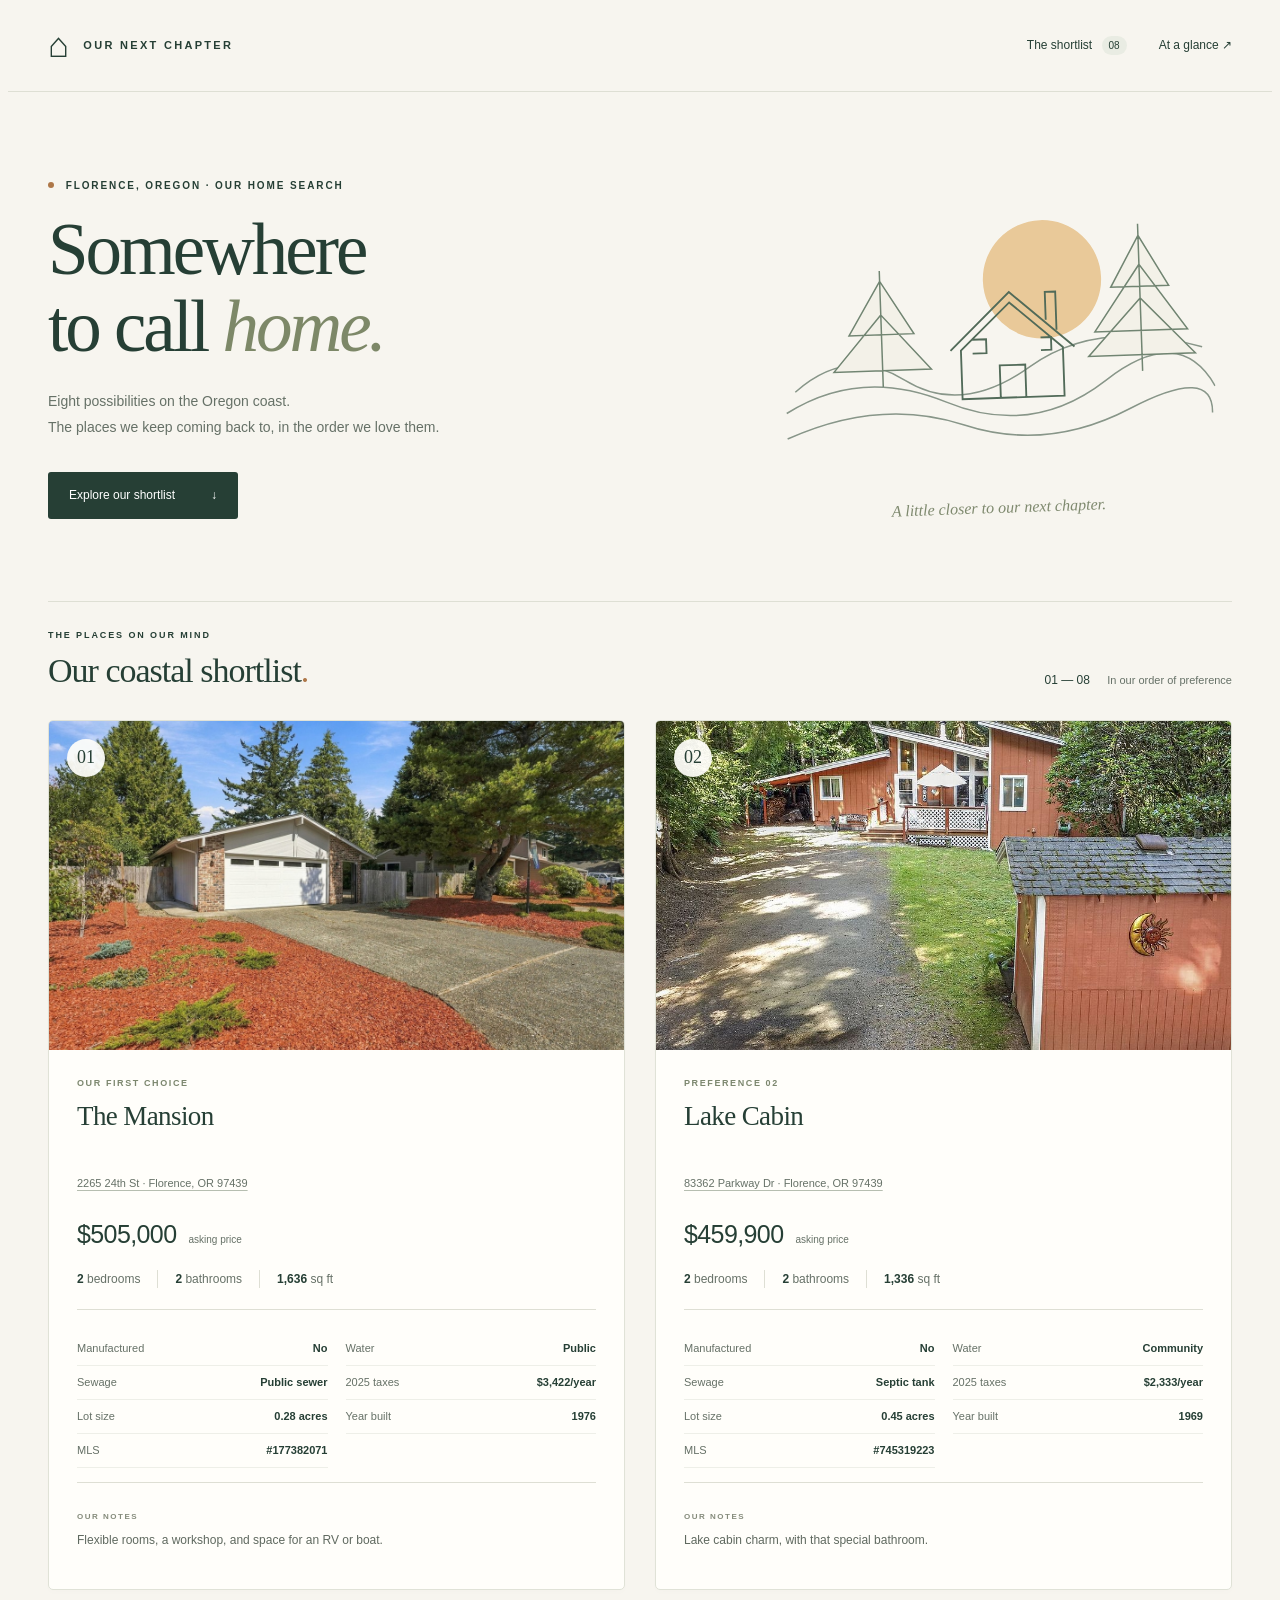
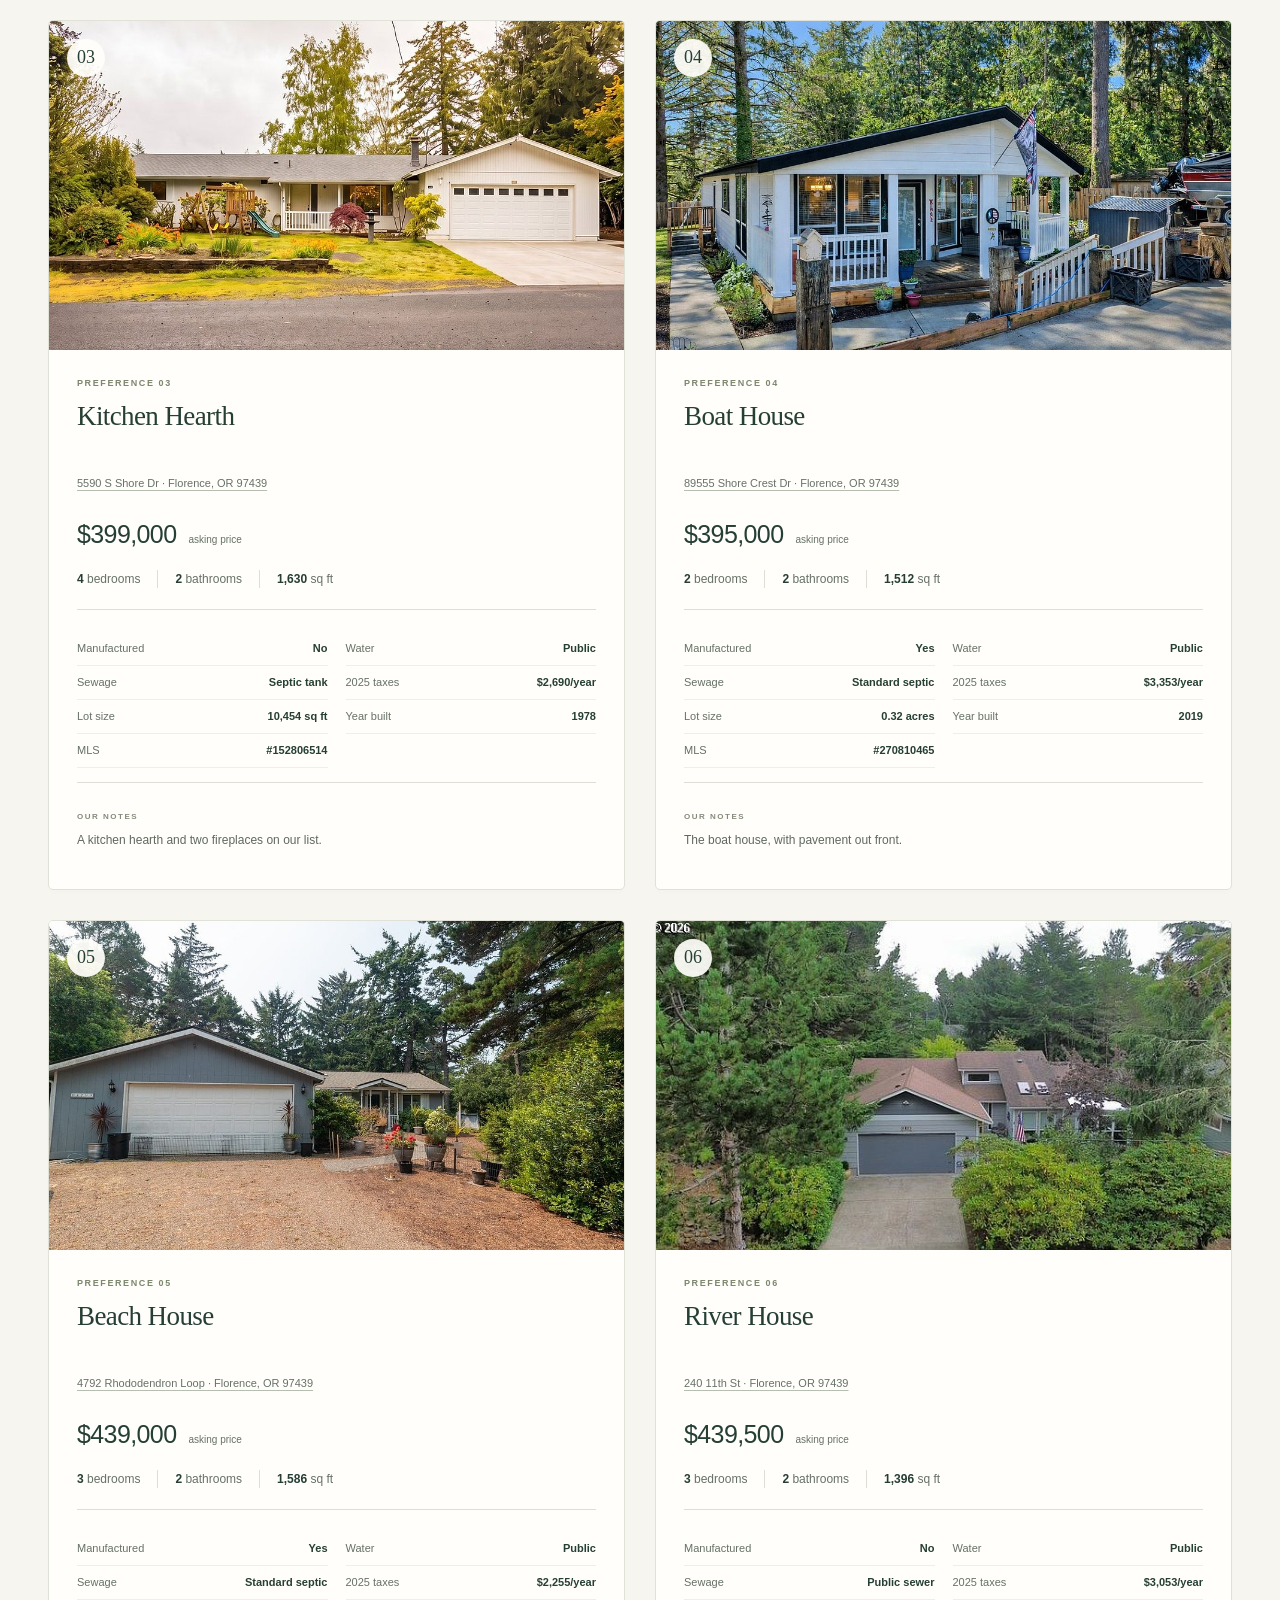
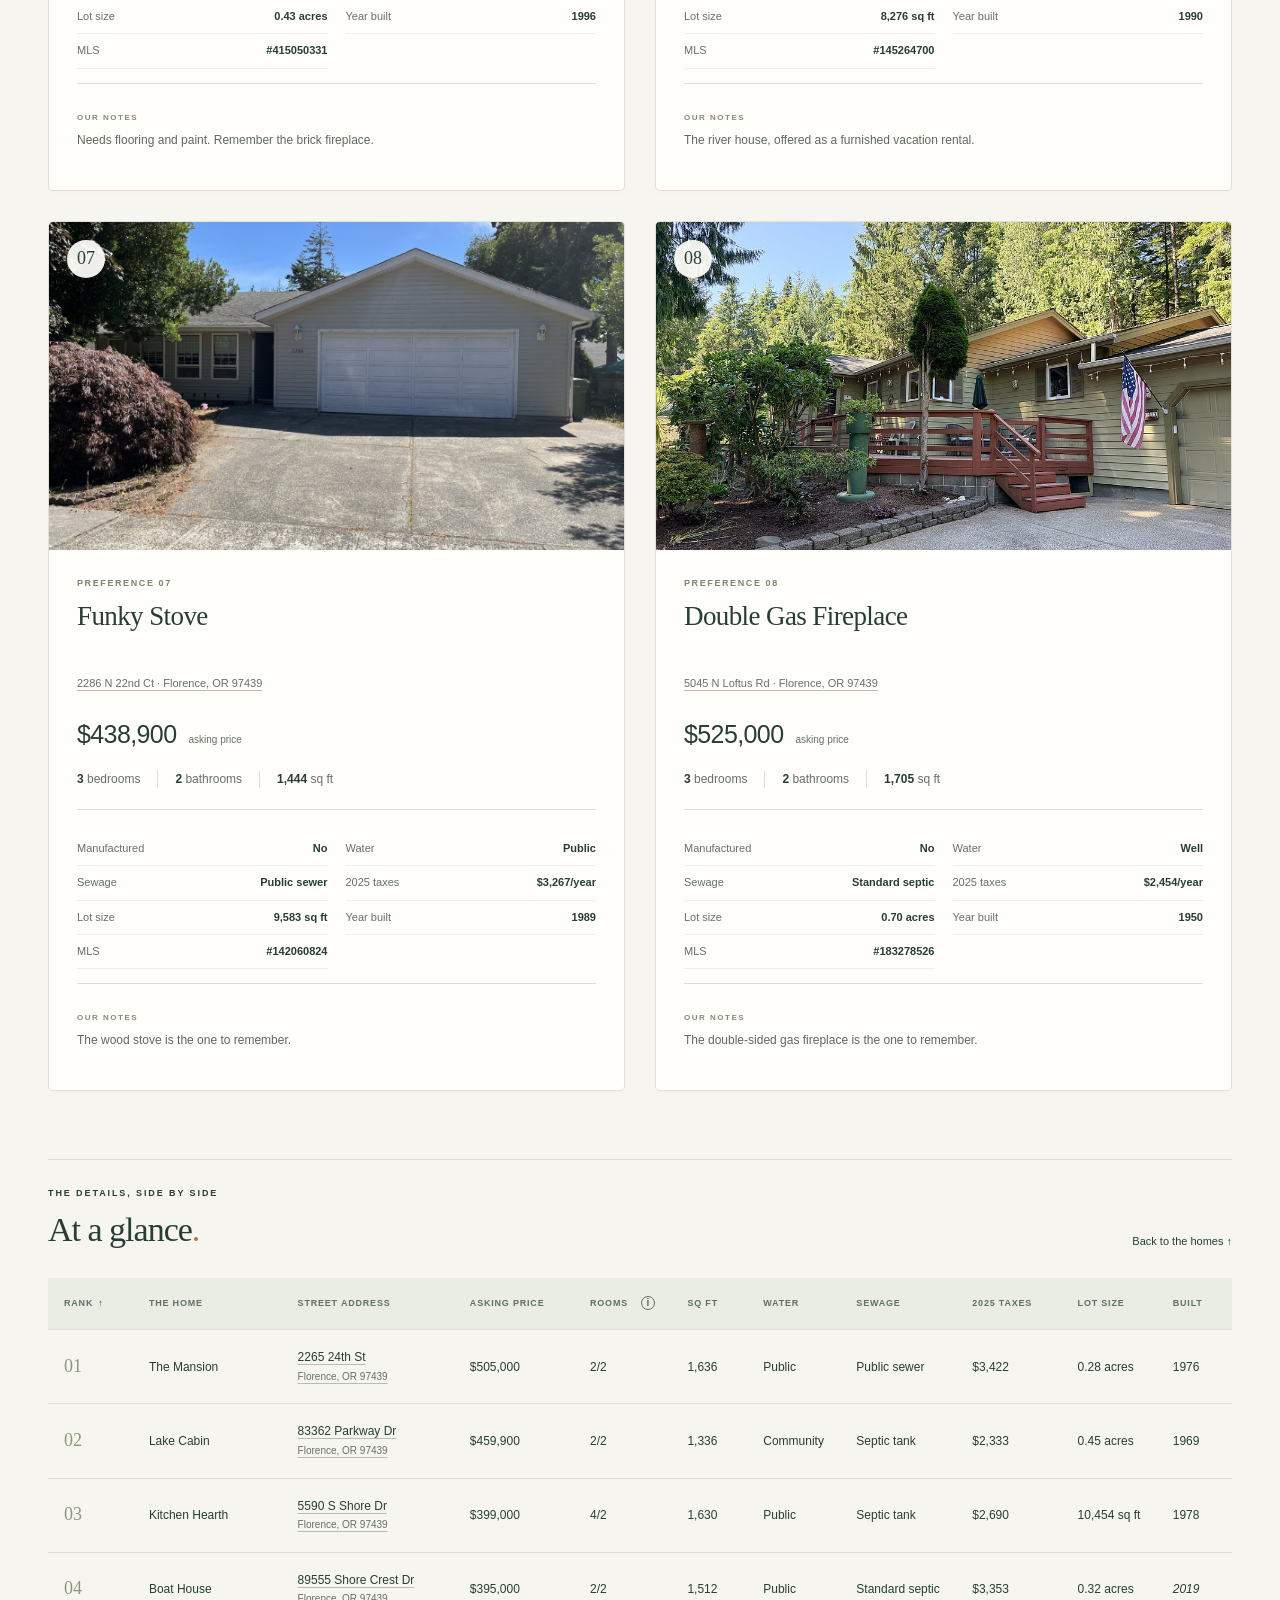
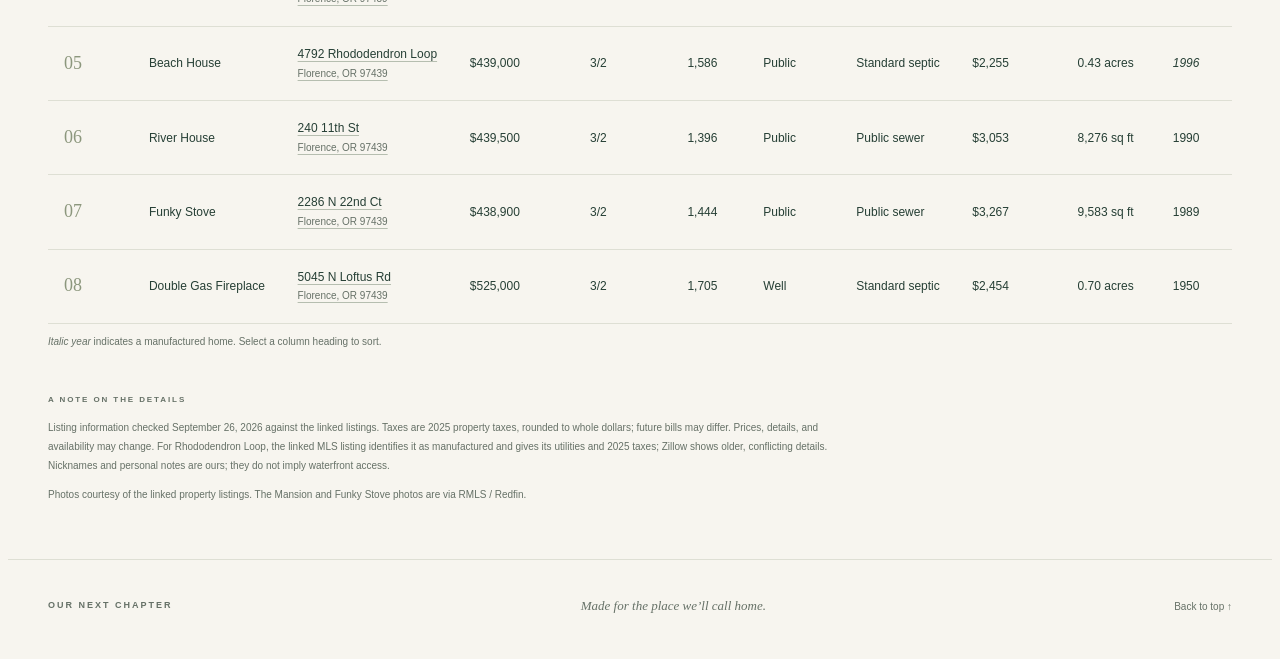
==== index.html @ 2bf69797 "Add Florence homes project" ====
<!doctype html><html lang="en"><head><meta charset="utf-8"><meta name="viewport" content="width=device-width,initial-scale=1"><meta name="theme-color" content="#263f35"><meta name="description" content="Our eight favorite homes in Florence, Oregon, in preference order. Prices, taxes, lot sizes, water, sewage, and construction details."><title>Somewhere to call home · Florence shortlist</title><link rel="stylesheet" href="style.css"></head><body><a class="skip" href="#shortlist">Skip to homes</a><header><a class="brand" href="#"><span class="brand-mark" aria-hidden="true">⌂</span> OUR NEXT CHAPTER</a><nav aria-label="Main navigation"><a href="#shortlist">The shortlist <span>08</span></a><a href="#compare">At a glance ↗</a></nav></header><main><section class="intro"><div class="intro-copy"><p class="eyebrow"><span class="dot"></span> FLORENCE, OREGON · OUR HOME SEARCH</p><h1>Somewhere<br>to call <em>home.</em></h1><p class="intro-text">Eight possibilities on the Oregon coast.<br>The places we keep coming back to, in the order we love them.</p><a class="primary" href="#shortlist">Explore our shortlist <span>↓</span></a></div><div class="intro-art" aria-hidden="true"><svg viewBox="0 0 380 260" fill="none"><circle cx="234" cy="94" r="51" fill="#e9c999"/><path d="M18 184Q65 145 113 177T221 169T370 157M10 202Q75 164 148 197T286 183T380 191M10 224Q91 191 162 217T306 208T377 214" stroke="#889689" stroke-width="1.3"/><path d="M94 182V82m0 9-28 46h56L94 91Zm0 29-42 48h84L94 120Zm224 56V49m0 10-25 44h50l-25-44Zm0 25-40 57h80l-40-57Zm0 29-46 49h92l-46-49Z" fill="#f3f1e8" stroke="#718572" stroke-width="1.3"/><path d="m162 153 43-40 45 40v42h-88v-42Zm-9 0 52-49 55 49M195 195v-28h22v28m14-51h9v11h-9m-59-11h12v12h-12" stroke="#526b59" stroke-width="1.6"/><path d="M236 129v-24h9v33" stroke="#526b59" stroke-width="1.6"/></svg><p>A little closer to our next chapter.</p></div></section><section id="shortlist" class="shortlist"><div class="section-heading"><div><p class="eyebrow">THE PLACES ON OUR MIND</p><h2>Our coastal shortlist<span>.</span></h2></div><p>01 — 08 <span>In our order of preference</span></p></div><div class="grid"><article class="home" id="home-1"><div class="photo"><a class="photo-link" href="https://www.redfin.com/OR/Florence/2265-24th-St-97439/home/26116348" target="_blank" rel="noopener noreferrer" aria-label="View listing for 2265 24th St (opens in a new tab)"><img src="assets/01.jpg" alt="Listing exterior of 2265 24th St" width="960" height="640" fetchpriority="high"></a><span class="rank">01</span></div><div class="home-body"><div class="eyebrow">OUR FIRST CHOICE</div><h3>The Mansion</h3><p class="address"><a href="https://www.google.com/maps/search/?api=1&amp;query=2265%2024th%20St%2C%20Florence%2C%20OR%2097439" target="_blank" rel="noopener noreferrer">2265 24th St · Florence, OR 97439</a></p><div class="price">$505,000<span>asking price</span></div><div class="facts"><span><b>2</b> bedrooms</span><span><b>2</b> bathrooms</span><span><b>1,636</b> sq ft</span></div><dl class="property-details"><div><dt>Manufactured</dt><dd>No</dd></div><div><dt>Water</dt><dd>Public</dd></div><div><dt>Sewage</dt><dd>Public sewer</dd></div><div><dt>2025 taxes</dt><dd>$3,422/year</dd></div><div><dt>Lot size</dt><dd>0.28 acres</dd></div><div><dt>Year built</dt><dd>1976</dd></div><div><dt>MLS</dt><dd>#177382071</dd></div></dl><div class="note"><span>OUR NOTES</span><p>Flexible rooms, a workshop, and space for an RV or boat.</p></div></div></article><article class="home" id="home-2"><div class="photo"><a class="photo-link" href="https://www.zillow.com/homedetails/83362-Parkway-Dr-Florence-OR-97439/48425879_zpid/" target="_blank" rel="noopener noreferrer" aria-label="View listing for 83362 Parkway Dr (opens in a new tab)"><img src="assets/02.jpg" alt="Listing exterior of 83362 Parkway Dr" width="960" height="640" loading="eager"></a><span class="rank">02</span></div><div class="home-body"><div class="eyebrow">PREFERENCE 02</div><h3>Lake Cabin</h3><p class="address"><a href="https://www.google.com/maps/search/?api=1&amp;query=83362%20Parkway%20Dr%2C%20Florence%2C%20OR%2097439" target="_blank" rel="noopener noreferrer">83362 Parkway Dr · Florence, OR 97439</a></p><div class="price">$459,900<span>asking price</span></div><div class="facts"><span><b>2</b> bedrooms</span><span><b>2</b> bathrooms</span><span><b>1,336</b> sq ft</span></div><dl class="property-details"><div><dt>Manufactured</dt><dd>No</dd></div><div><dt>Water</dt><dd>Community</dd></div><div><dt>Sewage</dt><dd>Septic tank</dd></div><div><dt>2025 taxes</dt><dd>$2,333/year</dd></div><div><dt>Lot size</dt><dd>0.45 acres</dd></div><div><dt>Year built</dt><dd>1969</dd></div><div><dt>MLS</dt><dd>#745319223</dd></div></dl><div class="note"><span>OUR NOTES</span><p>Lake cabin charm, with that special bathroom.</p></div></div></article><article class="home" id="home-3"><div class="photo"><a class="photo-link" href="https://www.zillow.com/homedetails/5590-S-Shore-Dr-Florence-OR-97439/48406087_zpid/" target="_blank" rel="noopener noreferrer" aria-label="View listing for 5590 S Shore Dr (opens in a new tab)"><img src="assets/03.jpg" alt="Listing exterior of 5590 S Shore Dr" width="960" height="640" loading="eager"></a><span class="rank">03</span></div><div class="home-body"><div class="eyebrow">PREFERENCE 03</div><h3>Kitchen Hearth</h3><p class="address"><a href="https://www.google.com/maps/search/?api=1&amp;query=5590%20S%20Shore%20Dr%2C%20Florence%2C%20OR%2097439" target="_blank" rel="noopener noreferrer">5590 S Shore Dr · Florence, OR 97439</a></p><div class="price">$399,000<span>asking price</span></div><div class="facts"><span><b>4</b> bedrooms</span><span><b>2</b> bathrooms</span><span><b>1,630</b> sq ft</span></div><dl class="property-details"><div><dt>Manufactured</dt><dd>No</dd></div><div><dt>Water</dt><dd>Public</dd></div><div><dt>Sewage</dt><dd>Septic tank</dd></div><div><dt>2025 taxes</dt><dd>$2,690/year</dd></div><div><dt>Lot size</dt><dd>10,454 sq ft</dd></div><div><dt>Year built</dt><dd>1978</dd></div><div><dt>MLS</dt><dd>#152806514</dd></div></dl><div class="note"><span>OUR NOTES</span><p>A kitchen hearth and two fireplaces on our list.</p></div></div></article><article class="home" id="home-4"><div class="photo"><a class="photo-link" href="https://www.zillow.com/homedetails/89555-Shore-Crest-Dr-Florence-OR-97439/459164352_zpid/" target="_blank" rel="noopener noreferrer" aria-label="View listing for 89555 Shore Crest Dr (opens in a new tab)"><img src="assets/04.jpg" alt="Listing exterior of 89555 Shore Crest Dr" width="960" height="640" loading="eager"></a><span class="rank">04</span></div><div class="home-body"><div class="eyebrow">PREFERENCE 04</div><h3>Boat House</h3><p class="address"><a href="https://www.google.com/maps/search/?api=1&amp;query=89555%20Shore%20Crest%20Dr%2C%20Florence%2C%20OR%2097439" target="_blank" rel="noopener noreferrer">89555 Shore Crest Dr · Florence, OR 97439</a></p><div class="price">$395,000<span>asking price</span></div><div class="facts"><span><b>2</b> bedrooms</span><span><b>2</b> bathrooms</span><span><b>1,512</b> sq ft</span></div><dl class="property-details"><div><dt>Manufactured</dt><dd>Yes</dd></div><div><dt>Water</dt><dd>Public</dd></div><div><dt>Sewage</dt><dd>Standard septic</dd></div><div><dt>2025 taxes</dt><dd>$3,353/year</dd></div><div><dt>Lot size</dt><dd>0.32 acres</dd></div><div><dt>Year built</dt><dd>2019</dd></div><div><dt>MLS</dt><dd>#270810465</dd></div></dl><div class="note"><span>OUR NOTES</span><p>The boat house, with pavement out front.</p></div></div></article><article class="home" id="home-5"><div class="photo"><a class="photo-link" href="https://www.lanecountyhomes.net/property-search/detail/53/415050331/4792-rhododendron-loop-florence-or-97439/" target="_blank" rel="noopener noreferrer" aria-label="View listing for 4792 Rhododendron Loop (opens in a new tab)"><img src="assets/05.jpg" alt="Listing exterior of 4792 Rhododendron Loop" width="960" height="640" loading="eager"></a><span class="rank">05</span></div><div class="home-body"><div class="eyebrow">PREFERENCE 05</div><h3>Beach House</h3><p class="address"><a href="https://www.google.com/maps/search/?api=1&amp;query=4792%20Rhododendron%20Loop%2C%20Florence%2C%20OR%2097439" target="_blank" rel="noopener noreferrer">4792 Rhododendron Loop · Florence, OR 97439</a></p><div class="price">$439,000<span>asking price</span></div><div class="facts"><span><b>3</b> bedrooms</span><span><b>2</b> bathrooms</span><span><b>1,586</b> sq ft</span></div><dl class="property-details"><div><dt>Manufactured</dt><dd>Yes</dd></div><div><dt>Water</dt><dd>Public</dd></div><div><dt>Sewage</dt><dd>Standard septic</dd></div><div><dt>2025 taxes</dt><dd>$2,255/year</dd></div><div><dt>Lot size</dt><dd>0.43 acres</dd></div><div><dt>Year built</dt><dd>1996</dd></div><div><dt>MLS</dt><dd>#415050331</dd></div></dl><div class="note"><span>OUR NOTES</span><p>Needs flooring and paint. Remember the brick fireplace.</p></div></div></article><article class="home" id="home-6"><div class="photo"><a class="photo-link" href="https://www.zillow.com/homedetails/240-11th-St-Florence-OR-97439/48422880_zpid/" target="_blank" rel="noopener noreferrer" aria-label="View listing for 240 11th St (opens in a new tab)"><img src="assets/06.jpg" alt="Listing exterior of 240 11th St" width="960" height="640" loading="eager"></a><span class="rank">06</span></div><div class="home-body"><div class="eyebrow">PREFERENCE 06</div><h3>River House</h3><p class="address"><a href="https://www.google.com/maps/search/?api=1&amp;query=240%2011th%20St%2C%20Florence%2C%20OR%2097439" target="_blank" rel="noopener noreferrer">240 11th St · Florence, OR 97439</a></p><div class="price">$439,500<span>asking price</span></div><div class="facts"><span><b>3</b> bedrooms</span><span><b>2</b> bathrooms</span><span><b>1,396</b> sq ft</span></div><dl class="property-details"><div><dt>Manufactured</dt><dd>No</dd></div><div><dt>Water</dt><dd>Public</dd></div><div><dt>Sewage</dt><dd>Public sewer</dd></div><div><dt>2025 taxes</dt><dd>$3,053/year</dd></div><div><dt>Lot size</dt><dd>8,276 sq ft</dd></div><div><dt>Year built</dt><dd>1990</dd></div><div><dt>MLS</dt><dd>#145264700</dd></div></dl><div class="note"><span>OUR NOTES</span><p>The river house, offered as a furnished vacation rental.</p></div></div></article><article class="home" id="home-7"><div class="photo"><a class="photo-link" href="https://www.redfin.com/OR/Florence/2286-N-22nd-Ct-97439/home/26230329" target="_blank" rel="noopener noreferrer" aria-label="View listing for 2286 N 22nd Ct (opens in a new tab)"><img src="assets/07.jpg" alt="Listing exterior of 2286 N 22nd Ct" width="960" height="640" loading="eager"></a><span class="rank">07</span></div><div class="home-body"><div class="eyebrow">PREFERENCE 07</div><h3>Funky Stove</h3><p class="address"><a href="https://www.google.com/maps/search/?api=1&amp;query=2286%20N%2022nd%20Ct%2C%20Florence%2C%20OR%2097439" target="_blank" rel="noopener noreferrer">2286 N 22nd Ct · Florence, OR 97439</a></p><div class="price">$438,900<span>asking price</span></div><div class="facts"><span><b>3</b> bedrooms</span><span><b>2</b> bathrooms</span><span><b>1,444</b> sq ft</span></div><dl class="property-details"><div><dt>Manufactured</dt><dd>No</dd></div><div><dt>Water</dt><dd>Public</dd></div><div><dt>Sewage</dt><dd>Public sewer</dd></div><div><dt>2025 taxes</dt><dd>$3,267/year</dd></div><div><dt>Lot size</dt><dd>9,583 sq ft</dd></div><div><dt>Year built</dt><dd>1989</dd></div><div><dt>MLS</dt><dd>#142060824</dd></div></dl><div class="note"><span>OUR NOTES</span><p>The wood stove is the one to remember.</p></div></div></article><article class="home" id="home-8"><div class="photo"><a class="photo-link" href="https://www.zillow.com/homedetails/5045-N-Loftus-Rd-Florence-OR-97439/48425417_zpid/" target="_blank" rel="noopener noreferrer" aria-label="View listing for 5045 N Loftus Rd (opens in a new tab)"><img src="assets/08.jpg" alt="Listing exterior of 5045 N Loftus Rd" width="960" height="640" loading="eager"></a><span class="rank">08</span></div><div class="home-body"><div class="eyebrow">PREFERENCE 08</div><h3>Double Gas Fireplace</h3><p class="address"><a href="https://www.google.com/maps/search/?api=1&amp;query=5045%20N%20Loftus%20Rd%2C%20Florence%2C%20OR%2097439" target="_blank" rel="noopener noreferrer">5045 N Loftus Rd · Florence, OR 97439</a></p><div class="price">$525,000<span>asking price</span></div><div class="facts"><span><b>3</b> bedrooms</span><span><b>2</b> bathrooms</span><span><b>1,705</b> sq ft</span></div><dl class="property-details"><div><dt>Manufactured</dt><dd>No</dd></div><div><dt>Water</dt><dd>Well</dd></div><div><dt>Sewage</dt><dd>Standard septic</dd></div><div><dt>2025 taxes</dt><dd>$2,454/year</dd></div><div><dt>Lot size</dt><dd>0.70 acres</dd></div><div><dt>Year built</dt><dd>1950</dd></div><div><dt>MLS</dt><dd>#183278526</dd></div></dl><div class="note"><span>OUR NOTES</span><p>The double-sided gas fireplace is the one to remember.</p></div></div></article></div></section><section id="compare" class="comparison"><div class="section-heading"><div><p class="eyebrow">THE DETAILS, SIDE BY SIDE</p><h2>At a glance<span>.</span></h2></div><a href="#shortlist">Back to the homes ↑</a></div><div class="table-scroll" tabindex="0" role="region" aria-label="Home comparison table, scroll horizontally on small screens"><table><thead><tr><th scope="col" aria-sort="ascending"><button type="button" class="sort-button" data-sort-type="number">Rank</button></th><th scope="col"><button type="button" class="sort-button" data-sort-type="text">The home</button></th><th scope="col"><button type="button" class="sort-button" data-sort-type="text">Street address</button></th><th scope="col"><button type="button" class="sort-button" data-sort-type="number">Asking price</button></th><th scope="col"><button type="button" class="sort-button" data-sort-type="number">Rooms</button><span class="rooms-help" tabindex="0" aria-describedby="rooms-tip" aria-label="Rooms format">i<span id="rooms-tip" class="rooms-tip" role="tooltip">Bedrooms / bathrooms (3/2 means 3 bedrooms, 2 bathrooms)</span></span></th><th scope="col"><button type="button" class="sort-button" data-sort-type="number">Sq ft</button></th><th scope="col"><button type="button" class="sort-button" data-sort-type="text">Water</button></th><th scope="col"><button type="button" class="sort-button" data-sort-type="text">Sewage</button></th><th scope="col"><button type="button" class="sort-button" data-sort-type="number">2025 taxes</button></th><th scope="col"><button type="button" class="sort-button" data-sort-type="number">Lot size</button></th><th scope="col"><button type="button" class="sort-button" data-sort-type="number">Built</button></th></tr></thead><tbody><tr><td class="table-rank" data-sort-value="1">01</td><th scope="row" data-sort-value="The Mansion"><a href="#home-1">The Mansion</a></th><td class="table-address" data-sort-value="2265 24th St"><a href="https://www.google.com/maps/search/?api=1&amp;query=2265%2024th%20St%2C%20Florence%2C%20OR%2097439" target="_blank" rel="noopener noreferrer">2265 24th St<br><span class="table-city">Florence, OR 97439</span></a></td><td data-sort-value="505000">$505,000</td><td data-sort-value="202">2/2</td><td data-sort-value="1636">1,636</td><td data-sort-value="Public">Public</td><td data-sort-value="Public sewer">Public sewer</td><td data-sort-value="3422">$3,422</td><td data-sort-value="12197">0.28 acres</td><td data-sort-value="1976">1976</td></tr><tr><td class="table-rank" data-sort-value="2">02</td><th scope="row" data-sort-value="Lake Cabin"><a href="#home-2">Lake Cabin</a></th><td class="table-address" data-sort-value="83362 Parkway Dr"><a href="https://www.google.com/maps/search/?api=1&amp;query=83362%20Parkway%20Dr%2C%20Florence%2C%20OR%2097439" target="_blank" rel="noopener noreferrer">83362 Parkway Dr<br><span class="table-city">Florence, OR 97439</span></a></td><td data-sort-value="459900">$459,900</td><td data-sort-value="202">2/2</td><td data-sort-value="1336">1,336</td><td data-sort-value="Community">Community</td><td data-sort-value="Septic tank">Septic tank</td><td data-sort-value="2333">$2,333</td><td data-sort-value="19602">0.45 acres</td><td data-sort-value="1969">1969</td></tr><tr><td class="table-rank" data-sort-value="3">03</td><th scope="row" data-sort-value="Kitchen Hearth"><a href="#home-3">Kitchen Hearth</a></th><td class="table-address" data-sort-value="5590 S Shore Dr"><a href="https://www.google.com/maps/search/?api=1&amp;query=5590%20S%20Shore%20Dr%2C%20Florence%2C%20OR%2097439" target="_blank" rel="noopener noreferrer">5590 S Shore Dr<br><span class="table-city">Florence, OR 97439</span></a></td><td data-sort-value="399000">$399,000</td><td data-sort-value="402">4/2</td><td data-sort-value="1630">1,630</td><td data-sort-value="Public">Public</td><td data-sort-value="Septic tank">Septic tank</td><td data-sort-value="2690">$2,690</td><td data-sort-value="10454">10,454 sq ft</td><td data-sort-value="1978">1978</td></tr><tr><td class="table-rank" data-sort-value="4">04</td><th scope="row" data-sort-value="Boat House"><a href="#home-4">Boat House</a></th><td class="table-address" data-sort-value="89555 Shore Crest Dr"><a href="https://www.google.com/maps/search/?api=1&amp;query=89555%20Shore%20Crest%20Dr%2C%20Florence%2C%20OR%2097439" target="_blank" rel="noopener noreferrer">89555 Shore Crest Dr<br><span class="table-city">Florence, OR 97439</span></a></td><td data-sort-value="395000">$395,000</td><td data-sort-value="202">2/2</td><td data-sort-value="1512">1,512</td><td data-sort-value="Public">Public</td><td data-sort-value="Standard septic">Standard septic</td><td data-sort-value="3353">$3,353</td><td data-sort-value="13939">0.32 acres</td><td data-sort-value="2019"><em title="Manufactured home">2019</em></td></tr><tr><td class="table-rank" data-sort-value="5">05</td><th scope="row" data-sort-value="Beach House"><a href="#home-5">Beach House</a></th><td class="table-address" data-sort-value="4792 Rhododendron Loop"><a href="https://www.google.com/maps/search/?api=1&amp;query=4792%20Rhododendron%20Loop%2C%20Florence%2C%20OR%2097439" target="_blank" rel="noopener noreferrer">4792 Rhododendron Loop<br><span class="table-city">Florence, OR 97439</span></a></td><td data-sort-value="439000">$439,000</td><td data-sort-value="302">3/2</td><td data-sort-value="1586">1,586</td><td data-sort-value="Public">Public</td><td data-sort-value="Standard septic">Standard septic</td><td data-sort-value="2255">$2,255</td><td data-sort-value="18731">0.43 acres</td><td data-sort-value="1996"><em title="Manufactured home">1996</em></td></tr><tr><td class="table-rank" data-sort-value="6">06</td><th scope="row" data-sort-value="River House"><a href="#home-6">River House</a></th><td class="table-address" data-sort-value="240 11th St"><a href="https://www.google.com/maps/search/?api=1&amp;query=240%2011th%20St%2C%20Florence%2C%20OR%2097439" target="_blank" rel="noopener noreferrer">240 11th St<br><span class="table-city">Florence, OR 97439</span></a></td><td data-sort-value="439500">$439,500</td><td data-sort-value="302">3/2</td><td data-sort-value="1396">1,396</td><td data-sort-value="Public">Public</td><td data-sort-value="Public sewer">Public sewer</td><td data-sort-value="3053">$3,053</td><td data-sort-value="8276">8,276 sq ft</td><td data-sort-value="1990">1990</td></tr><tr><td class="table-rank" data-sort-value="7">07</td><th scope="row" data-sort-value="Funky Stove"><a href="#home-7">Funky Stove</a></th><td class="table-address" data-sort-value="2286 N 22nd Ct"><a href="https://www.google.com/maps/search/?api=1&amp;query=2286%20N%2022nd%20Ct%2C%20Florence%2C%20OR%2097439" target="_blank" rel="noopener noreferrer">2286 N 22nd Ct<br><span class="table-city">Florence, OR 97439</span></a></td><td data-sort-value="438900">$438,900</td><td data-sort-value="302">3/2</td><td data-sort-value="1444">1,444</td><td data-sort-value="Public">Public</td><td data-sort-value="Public sewer">Public sewer</td><td data-sort-value="3267">$3,267</td><td data-sort-value="9583">9,583 sq ft</td><td data-sort-value="1989">1989</td></tr><tr><td class="table-rank" data-sort-value="8">08</td><th scope="row" data-sort-value="Double Gas Fireplace"><a href="#home-8">Double Gas Fireplace</a></th><td class="table-address" data-sort-value="5045 N Loftus Rd"><a href="https://www.google.com/maps/search/?api=1&amp;query=5045%20N%20Loftus%20Rd%2C%20Florence%2C%20OR%2097439" target="_blank" rel="noopener noreferrer">5045 N Loftus Rd<br><span class="table-city">Florence, OR 97439</span></a></td><td data-sort-value="525000">$525,000</td><td data-sort-value="302">3/2</td><td data-sort-value="1705">1,705</td><td data-sort-value="Well">Well</td><td data-sort-value="Standard septic">Standard septic</td><td data-sort-value="2454">$2,454</td><td data-sort-value="30492">0.70 acres</td><td data-sort-value="1950">1950</td></tr></tbody></table></div><p class="table-note"><em>Italic year</em> indicates a manufactured home. Select a column heading to sort.</p></section><aside class="details"><span class="eyebrow">A NOTE ON THE DETAILS</span><p>Listing information checked September 26, 2026 against the linked listings. Taxes are 2025 property taxes, rounded to whole dollars; future bills may differ. Prices, details, and availability may change. For Rhododendron Loop, the linked MLS listing identifies it as manufactured and gives its utilities and 2025 taxes; Zillow shows older, conflicting details. Nicknames and personal notes are ours; they do not imply waterfront access.</p><p>Photos courtesy of the linked property listings. The Mansion and Funky Stove photos are via RMLS / Redfin.</p></aside></main><footer><span>OUR NEXT CHAPTER</span><p>Made for the place we’ll call home.</p><a href="#">Back to top ↑</a></footer><script>
const comparisonTable = document.querySelector('#compare table');
const tableBody = comparisonTable.tBodies[0];
const sortButtons = comparisonTable.querySelectorAll('.sort-button');

sortButtons.forEach(button => {
  button.addEventListener('click', () => {
    const heading = button.closest('th');
    const column = heading.cellIndex;
    const direction = heading.getAttribute('aria-sort') === 'ascending' ? -1 : 1;
    const rows = Array.from(tableBody.rows);

    rows.sort((left, right) => {
      const leftValue = left.cells[column].dataset.sortValue;
      const rightValue = right.cells[column].dataset.sortValue;
      const difference = button.dataset.sortType === 'number'
        ? Number(leftValue) - Number(rightValue)
        : leftValue.localeCompare(rightValue, undefined, {sensitivity: 'base'});
      return difference * direction || Number(left.cells[0].dataset.sortValue) - Number(right.cells[0].dataset.sortValue);
    });

    comparisonTable.querySelectorAll('thead th').forEach(cell => cell.removeAttribute('aria-sort'));
    heading.setAttribute('aria-sort', direction === 1 ? 'ascending' : 'descending');
    tableBody.append(...rows);
  });
});
</script></body></html>
---- style.css ----
:root{--paper:#f7f5ef;--ink:#263f35;--muted:#667167;--line:#dedfd4;--gold:#ae7748}*{box-sizing:border-box}html{scroll-behavior:smooth;scroll-padding-top:26px}body{margin:0;background:var(--paper);color:var(--ink);font-family:Arial,Helvetica,sans-serif;font-size:15px;line-height:1.55}a{color:inherit;text-decoration:none}a:focus-visible,.table-scroll:focus-visible{outline:3px solid var(--gold);outline-offset:5px}.skip{position:absolute;top:-60px;background:var(--ink);color:white;padding:12px;z-index:9}.skip:focus{top:0}header,main,footer{max-width:1264px;margin:auto}header{display:flex;justify-content:space-between;align-items:center;padding:28px 40px;border-bottom:1px solid var(--line)}.brand{display:flex;align-items:center;gap:12px;font-size:11px;letter-spacing:2.3px;font-weight:bold}.brand-mark{font-family:Georgia,serif;font-size:35px;font-weight:normal;line-height:1}nav{display:flex;gap:32px;font-size:12px}nav span{background:#e9ece3;border-radius:20px;padding:4px 7px;margin-left:6px;font-size:10px}main{padding:0 40px}.intro{display:grid;grid-template-columns:1.4fr 1fr;align-items:center;padding:68px 0 64px;gap:40px}.eyebrow{font-size:10px;font-weight:600;letter-spacing:1.9px;margin:0 0 19px}.dot{display:inline-block;width:6px;height:6px;background:var(--gold);border-radius:50%;margin:0 7px 1px 0}h1,h2,h3{font-family:Georgia,'Times New Roman',serif;font-weight:normal}h1{font-size:clamp(50px,5.7vw,76px);line-height:1.05;letter-spacing:-3px;margin:0 0 24px}h1 em{color:#7d8868;font-weight:normal}.intro-text{color:var(--muted);font-size:14px;line-height:1.85}.primary{display:inline-flex;gap:36px;align-items:center;background:var(--ink);color:white;padding:14px 21px;margin-top:17px;font-size:12px;border-radius:3px;transition:background .2s}.primary:hover{background:#46614c}.intro-art{padding:12px 18px 0;transform:rotate(-2deg)}.intro-art svg{width:100%}.intro-art p{text-align:center;font-family:Georgia,serif;font-style:italic;color:#7e896e;font-size:16px}.section-heading{display:flex;justify-content:space-between;align-items:end;gap:20px;margin-bottom:28px;padding-top:27px;border-top:1px solid var(--line)}.section-heading .eyebrow{margin-bottom:9px;font-size:9px}h2{font-size:34px;line-height:1.2;margin:0;letter-spacing:-1px}h2 span{color:var(--gold)}.section-heading>p{font-size:12px;margin:0 0 3px}.section-heading>p span{color:var(--muted);margin-left:14px;font-size:11px}.grid{display:grid;grid-template-columns:repeat(2,minmax(0,1fr));gap:30px}.home{background:#fffefa;border:1px solid #e0e2d7;border-radius:5px;overflow:hidden;box-shadow:0 3px 6px #263f3503;scroll-margin-top:24px}.photo{position:relative;aspect-ratio:1.75;overflow:hidden;background:#e3e8df}.photo img{width:100%;height:100%;object-fit:cover;display:block;transition:transform .5s}.home:hover .photo img{transform:scale(1.025)}.rank{position:absolute;left:18px;top:18px;display:grid;place-items:center;width:38px;height:38px;background:#fffefaed;border-radius:50%;font-family:Georgia,serif;font-size:18px}.status{position:absolute;right:18px;top:22px;background:#f7ead3;color:#714e2e;border-radius:3px;padding:6px 10px;font-size:10px;letter-spacing:.5px}.home-body{padding:27px 28px 23px}.home .eyebrow{font-size:9px;color:#7c876e;letter-spacing:1.6px;margin-bottom:9px}h3{font-size:27px;letter-spacing:-.6px;line-height:1.2;margin:0 0 10px}.address{font-size:11px;color:var(--muted);margin:0 0 23px}.price{font-size:25px;letter-spacing:-.6px;font-weight:500;display:flex;gap:12px;align-items:baseline}.price span{font-size:10px;letter-spacing:0;color:var(--muted);font-weight:normal}.facts{display:flex;gap:0;margin:16px 0 22px;padding-bottom:21px;border-bottom:1px solid var(--line);font-size:12px;color:var(--muted)}.facts span+span{border-left:1px solid var(--line);padding-left:17px;margin-left:17px}.facts b{font-weight:600;color:var(--ink)}.note{min-height:64px}.note>span{font-size:8px;letter-spacing:1.5px;color:#858b7b;font-weight:bold}.note p{font-size:12px;margin:5px 0 18px;color:#5f695f;line-height:1.6}.listing{display:flex;justify-content:space-between;align-items:center;font-size:11px;border-top:1px solid var(--line);padding-top:15px;font-weight:600}.listing span{font-size:21px;font-weight:normal}.listing:hover{color:var(--gold)}.source-note{display:block;font-size:9px;color:var(--muted);margin-top:8px}.source-note a{text-decoration:underline}.comparison{padding-top:68px}.comparison .section-heading>a{font-size:11px}.table-scroll{overflow-x:auto}table{border-collapse:collapse;width:100%;font-size:12px;text-align:left;white-space:nowrap}thead{background:#e9ede3;color:#626f61;font-size:9px;letter-spacing:.8px;text-transform:uppercase}th,td{padding:18px 16px;border-bottom:1px solid var(--line)}tbody th{font-weight:normal}tbody th a:hover{text-decoration:underline}tbody tr:hover{background:#eeeee5}.table-rank{font-family:Georgia,serif;font-size:18px;color:#8c977d}.details{max-width:790px;padding:40px 0 45px;color:var(--muted);font-size:10px;line-height:1.9}.details .eyebrow{font-size:8px}.details p{margin:10px 0}footer{padding:23px 40px 30px;border-top:1px solid var(--line);display:flex;align-items:center;justify-content:space-between;font-size:10px;color:var(--muted)}footer>span{font-size:9px;letter-spacing:2px;font-weight:bold}footer p{font-family:Georgia,serif;font-style:italic;font-size:13px}footer a{font-size:10px}@media(min-width:1000px){.home h3{min-height:65px}}@media(max-width:760px){header{padding:22px 22px}.brand{font-size:9px;letter-spacing:1.3px}nav{gap:16px}nav a{font-size:10px}nav a:last-child{display:none}main{padding:0 22px}.intro{padding:44px 0 42px;grid-template-columns:1fr;gap:10px}.intro-art{display:none}h1{font-size:60px}.intro-text{font-size:13px}.section-heading{align-items:start;flex-direction:column;gap:15px}h2{font-size:29px}.grid{grid-template-columns:1fr;gap:25px}.home-body{padding:23px}.photo{aspect-ratio:1.5}h3{font-size:27px}.comparison{padding-top:42px}footer{padding:22px;gap:20px;flex-wrap:wrap}footer p{display:none}.facts span+span{padding-left:13px;margin-left:13px}.details{padding:30px 0}.eyebrow{font-size:9px}.table-scroll{margin-right:-22px}th,td{padding:14px 12px}}@media(prefers-reduced-motion:reduce){html{scroll-behavior:auto}.photo img{transition:none}.home:hover .photo img{transform:none}}@media print{body{background:white}header nav,.primary,.intro-art,footer{display:none}.intro{display:block;padding:15px 0}h1{font-size:40px}.grid{gap:16px}.home{break-inside:avoid}.photo{aspect-ratio:2}.home-body{padding:15px}.comparison{break-before:page}.table-scroll{overflow:visible}.source-note{font-size:8px}}

/* Listing details added beneath the headline facts. */
.property-details{display:grid;grid-template-columns:repeat(2,minmax(0,1fr));gap:0 18px;margin:0 0 19px;padding:0 0 14px;border-bottom:1px solid var(--line)}
.property-details>div{display:flex;justify-content:space-between;gap:10px;padding:8px 0;border-bottom:1px solid #eeefe8;font-size:11px}
.property-details dt{color:var(--muted)}
.property-details dd{margin:0;color:var(--ink);font-weight:600;text-align:right}
.table-city{color:var(--muted);font-size:10px}
@media(max-width:440px){.property-details{grid-template-columns:1fr}}
@media print{.property-details{gap:0 12px}.property-details>div{padding:4px 0}}
.photo-link{display:block;width:100%;height:100%;cursor:pointer}
.photo-link:focus-visible{outline:3px solid var(--gold);outline-offset:-6px}
.photo .rank,.photo .status{pointer-events:none}
.address a,.table-address a{text-decoration:underline;text-decoration-color:#b6beb0;text-underline-offset:3px}
.address a:hover,.table-address a:hover{color:var(--gold);text-decoration-color:currentColor}
.sort-button{border:0;background:none;color:inherit;font:inherit;font-weight:inherit;letter-spacing:inherit;text-transform:inherit;padding:0 13px 0 0;cursor:pointer;white-space:nowrap}
.sort-button:hover{color:var(--ink)}
.sort-button:focus-visible,.rooms-help:focus-visible{outline:2px solid var(--gold);outline-offset:3px}
thead th[aria-sort="ascending"] .sort-button::after,thead th[aria-sort="descending"] .sort-button::after{display:inline-block;margin-left:5px;color:var(--ink)}
thead th[aria-sort="ascending"] .sort-button::after{content:"↑"}
thead th[aria-sort="descending"] .sort-button::after{content:"↓"}
.rooms-help{position:relative;display:inline-grid;place-items:center;width:14px;height:14px;border:1px solid currentColor;border-radius:50%;font-size:10px;line-height:1;letter-spacing:0;text-transform:none;cursor:help}
.rooms-tip{display:none;position:absolute;z-index:3;left:50%;top:calc(100% + 8px);width:200px;white-space:normal;transform:translateX(-50%);padding:9px 11px;border-radius:3px;background:var(--ink);color:white;box-shadow:0 3px 8px #263f3530;font-size:11px;font-weight:normal;line-height:1.45;text-align:left}
.rooms-help:hover .rooms-tip,.rooms-help:focus .rooms-tip{display:block}
.table-note{margin:10px 0 0;color:var(--muted);font-size:10px}
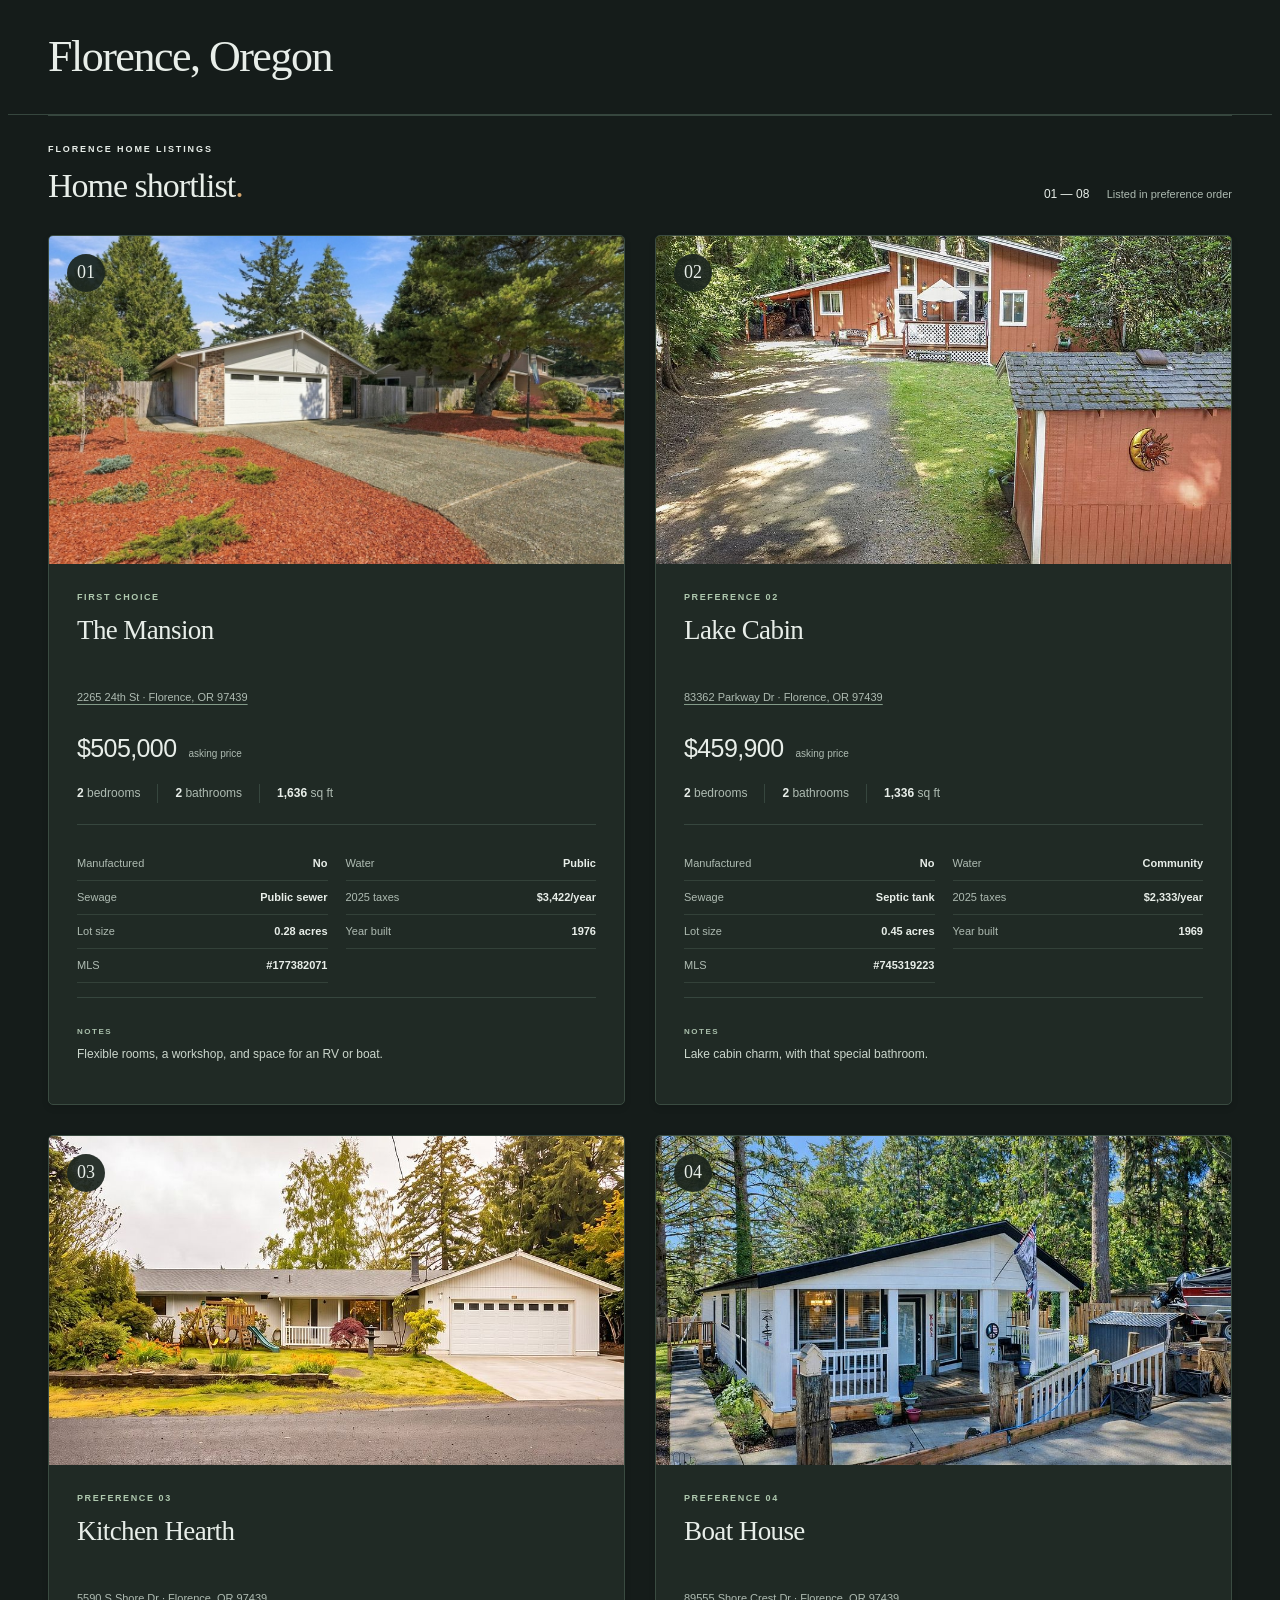
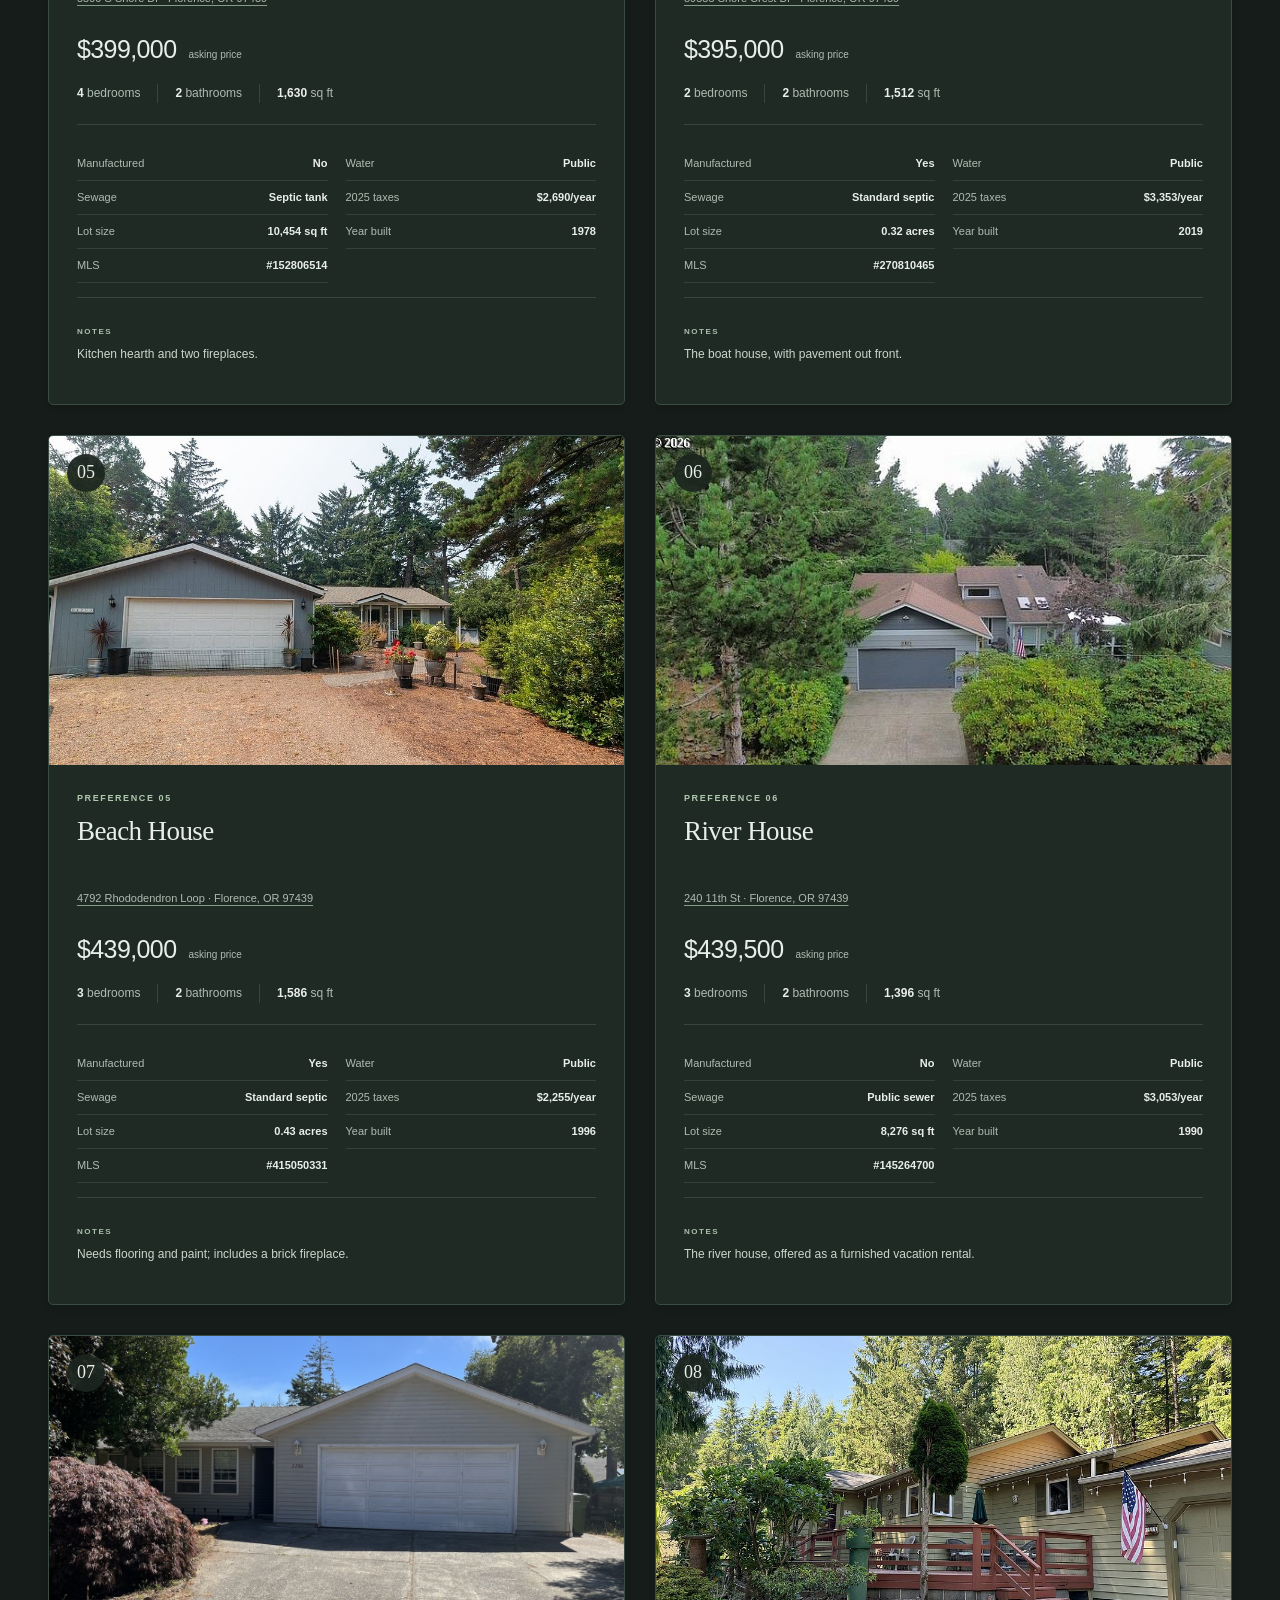
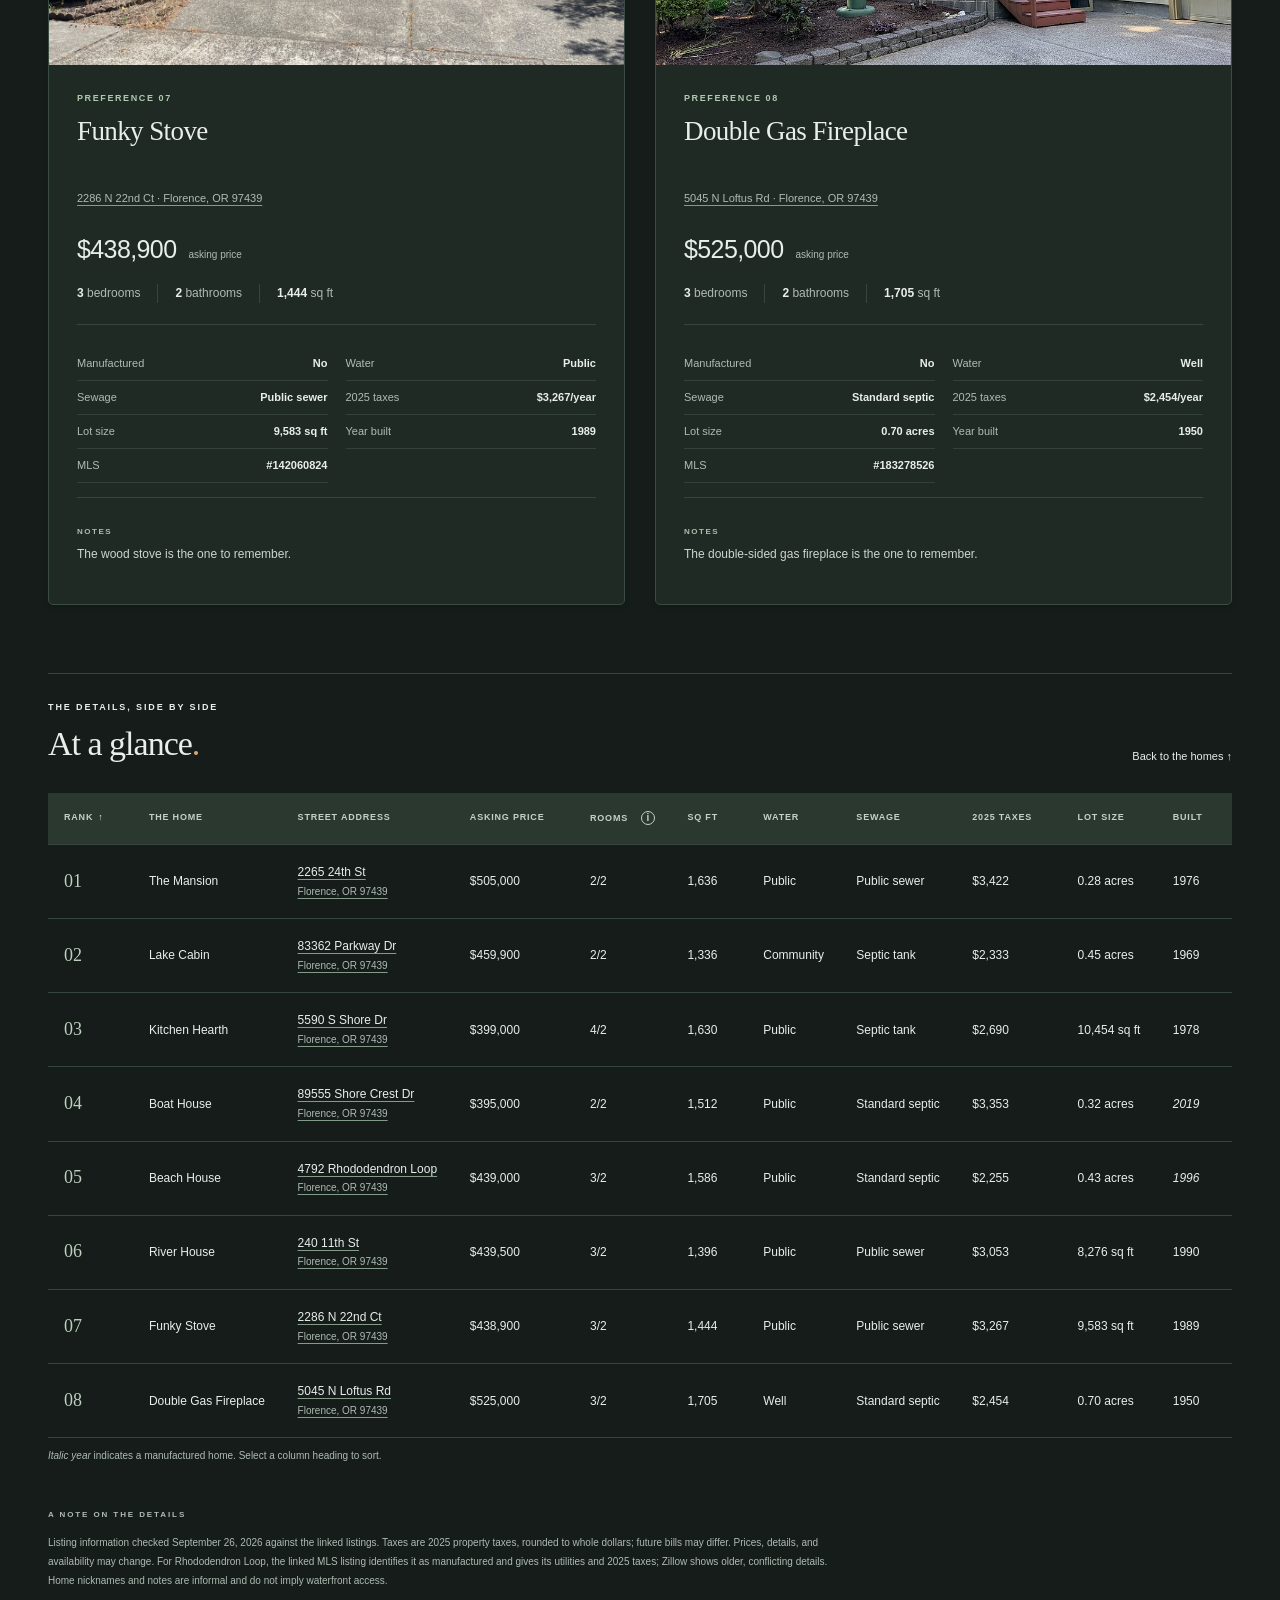
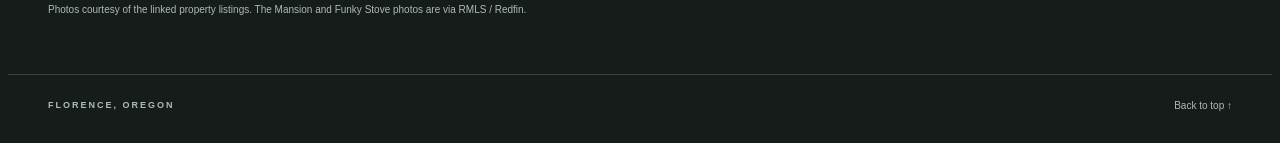
==== commit 8835b61a: "Simplify Florence page and add dark mode" ====
--- a/index.html
+++ b/index.html
@@ -1,4 +1,4 @@
-<!doctype html><html lang="en"><head><meta charset="utf-8"><meta name="viewport" content="width=device-width,initial-scale=1"><meta name="theme-color" content="#263f35"><meta name="description" content="Our eight favorite homes in Florence, Oregon, in preference order. Prices, taxes, lot sizes, water, sewage, and construction details."><title>Somewhere to call home · Florence shortlist</title><link rel="stylesheet" href="style.css"></head><body><a class="skip" href="#shortlist">Skip to homes</a><header><a class="brand" href="#"><span class="brand-mark" aria-hidden="true">⌂</span> OUR NEXT CHAPTER</a><nav aria-label="Main navigation"><a href="#shortlist">The shortlist <span>08</span></a><a href="#compare">At a glance ↗</a></nav></header><main><section class="intro"><div class="intro-copy"><p class="eyebrow"><span class="dot"></span> FLORENCE, OREGON · OUR HOME SEARCH</p><h1>Somewhere<br>to call <em>home.</em></h1><p class="intro-text">Eight possibilities on the Oregon coast.<br>The places we keep coming back to, in the order we love them.</p><a class="primary" href="#shortlist">Explore our shortlist <span>↓</span></a></div><div class="intro-art" aria-hidden="true"><svg viewBox="0 0 380 260" fill="none"><circle cx="234" cy="94" r="51" fill="#e9c999"/><path d="M18 184Q65 145 113 177T221 169T370 157M10 202Q75 164 148 197T286 183T380 191M10 224Q91 191 162 217T306 208T377 214" stroke="#889689" stroke-width="1.3"/><path d="M94 182V82m0 9-28 46h56L94 91Zm0 29-42 48h84L94 120Zm224 56V49m0 10-25 44h50l-25-44Zm0 25-40 57h80l-40-57Zm0 29-46 49h92l-46-49Z" fill="#f3f1e8" stroke="#718572" stroke-width="1.3"/><path d="m162 153 43-40 45 40v42h-88v-42Zm-9 0 52-49 55 49M195 195v-28h22v28m14-51h9v11h-9m-59-11h12v12h-12" stroke="#526b59" stroke-width="1.6"/><path d="M236 129v-24h9v33" stroke="#526b59" stroke-width="1.6"/></svg><p>A little closer to our next chapter.</p></div></section><section id="shortlist" class="shortlist"><div class="section-heading"><div><p class="eyebrow">THE PLACES ON OUR MIND</p><h2>Our coastal shortlist<span>.</span></h2></div><p>01 — 08 <span>In our order of preference</span></p></div><div class="grid"><article class="home" id="home-1"><div class="photo"><a class="photo-link" href="https://www.redfin.com/OR/Florence/2265-24th-St-97439/home/26116348" target="_blank" rel="noopener noreferrer" aria-label="View listing for 2265 24th St (opens in a new tab)"><img src="assets/01.jpg" alt="Listing exterior of 2265 24th St" width="960" height="640" fetchpriority="high"></a><span class="rank">01</span></div><div class="home-body"><div class="eyebrow">OUR FIRST CHOICE</div><h3>The Mansion</h3><p class="address"><a href="https://www.google.com/maps/search/?api=1&amp;query=2265%2024th%20St%2C%20Florence%2C%20OR%2097439" target="_blank" rel="noopener noreferrer">2265 24th St · Florence, OR 97439</a></p><div class="price">$505,000<span>asking price</span></div><div class="facts"><span><b>2</b> bedrooms</span><span><b>2</b> bathrooms</span><span><b>1,636</b> sq ft</span></div><dl class="property-details"><div><dt>Manufactured</dt><dd>No</dd></div><div><dt>Water</dt><dd>Public</dd></div><div><dt>Sewage</dt><dd>Public sewer</dd></div><div><dt>2025 taxes</dt><dd>$3,422/year</dd></div><div><dt>Lot size</dt><dd>0.28 acres</dd></div><div><dt>Year built</dt><dd>1976</dd></div><div><dt>MLS</dt><dd>#177382071</dd></div></dl><div class="note"><span>OUR NOTES</span><p>Flexible rooms, a workshop, and space for an RV or boat.</p></div></div></article><article class="home" id="home-2"><div class="photo"><a class="photo-link" href="https://www.zillow.com/homedetails/83362-Parkway-Dr-Florence-OR-97439/48425879_zpid/" target="_blank" rel="noopener noreferrer" aria-label="View listing for 83362 Parkway Dr (opens in a new tab)"><img src="assets/02.jpg" alt="Listing exterior of 83362 Parkway Dr" width="960" height="640" loading="eager"></a><span class="rank">02</span></div><div class="home-body"><div class="eyebrow">PREFERENCE 02</div><h3>Lake Cabin</h3><p class="address"><a href="https://www.google.com/maps/search/?api=1&amp;query=83362%20Parkway%20Dr%2C%20Florence%2C%20OR%2097439" target="_blank" rel="noopener noreferrer">83362 Parkway Dr · Florence, OR 97439</a></p><div class="price">$459,900<span>asking price</span></div><div class="facts"><span><b>2</b> bedrooms</span><span><b>2</b> bathrooms</span><span><b>1,336</b> sq ft</span></div><dl class="property-details"><div><dt>Manufactured</dt><dd>No</dd></div><div><dt>Water</dt><dd>Community</dd></div><div><dt>Sewage</dt><dd>Septic tank</dd></div><div><dt>2025 taxes</dt><dd>$2,333/year</dd></div><div><dt>Lot size</dt><dd>0.45 acres</dd></div><div><dt>Year built</dt><dd>1969</dd></div><div><dt>MLS</dt><dd>#745319223</dd></div></dl><div class="note"><span>OUR NOTES</span><p>Lake cabin charm, with that special bathroom.</p></div></div></article><article class="home" id="home-3"><div class="photo"><a class="photo-link" href="https://www.zillow.com/homedetails/5590-S-Shore-Dr-Florence-OR-97439/48406087_zpid/" target="_blank" rel="noopener noreferrer" aria-label="View listing for 5590 S Shore Dr (opens in a new tab)"><img src="assets/03.jpg" alt="Listing exterior of 5590 S Shore Dr" width="960" height="640" loading="eager"></a><span class="rank">03</span></div><div class="home-body"><div class="eyebrow">PREFERENCE 03</div><h3>Kitchen Hearth</h3><p class="address"><a href="https://www.google.com/maps/search/?api=1&amp;query=5590%20S%20Shore%20Dr%2C%20Florence%2C%20OR%2097439" target="_blank" rel="noopener noreferrer">5590 S Shore Dr · Florence, OR 97439</a></p><div class="price">$399,000<span>asking price</span></div><div class="facts"><span><b>4</b> bedrooms</span><span><b>2</b> bathrooms</span><span><b>1,630</b> sq ft</span></div><dl class="property-details"><div><dt>Manufactured</dt><dd>No</dd></div><div><dt>Water</dt><dd>Public</dd></div><div><dt>Sewage</dt><dd>Septic tank</dd></div><div><dt>2025 taxes</dt><dd>$2,690/year</dd></div><div><dt>Lot size</dt><dd>10,454 sq ft</dd></div><div><dt>Year built</dt><dd>1978</dd></div><div><dt>MLS</dt><dd>#152806514</dd></div></dl><div class="note"><span>OUR NOTES</span><p>A kitchen hearth and two fireplaces on our list.</p></div></div></article><article class="home" id="home-4"><div class="photo"><a class="photo-link" href="https://www.zillow.com/homedetails/89555-Shore-Crest-Dr-Florence-OR-97439/459164352_zpid/" target="_blank" rel="noopener noreferrer" aria-label="View listing for 89555 Shore Crest Dr (opens in a new tab)"><img src="assets/04.jpg" alt="Listing exterior of 89555 Shore Crest Dr" width="960" height="640" loading="eager"></a><span class="rank">04</span></div><div class="home-body"><div class="eyebrow">PREFERENCE 04</div><h3>Boat House</h3><p class="address"><a href="https://www.google.com/maps/search/?api=1&amp;query=89555%20Shore%20Crest%20Dr%2C%20Florence%2C%20OR%2097439" target="_blank" rel="noopener noreferrer">89555 Shore Crest Dr · Florence, OR 97439</a></p><div class="price">$395,000<span>asking price</span></div><div class="facts"><span><b>2</b> bedrooms</span><span><b>2</b> bathrooms</span><span><b>1,512</b> sq ft</span></div><dl class="property-details"><div><dt>Manufactured</dt><dd>Yes</dd></div><div><dt>Water</dt><dd>Public</dd></div><div><dt>Sewage</dt><dd>Standard septic</dd></div><div><dt>2025 taxes</dt><dd>$3,353/year</dd></div><div><dt>Lot size</dt><dd>0.32 acres</dd></div><div><dt>Year built</dt><dd>2019</dd></div><div><dt>MLS</dt><dd>#270810465</dd></div></dl><div class="note"><span>OUR NOTES</span><p>The boat house, with pavement out front.</p></div></div></article><article class="home" id="home-5"><div class="photo"><a class="photo-link" href="https://www.lanecountyhomes.net/property-search/detail/53/415050331/4792-rhododendron-loop-florence-or-97439/" target="_blank" rel="noopener noreferrer" aria-label="View listing for 4792 Rhododendron Loop (opens in a new tab)"><img src="assets/05.jpg" alt="Listing exterior of 4792 Rhododendron Loop" width="960" height="640" loading="eager"></a><span class="rank">05</span></div><div class="home-body"><div class="eyebrow">PREFERENCE 05</div><h3>Beach House</h3><p class="address"><a href="https://www.google.com/maps/search/?api=1&amp;query=4792%20Rhododendron%20Loop%2C%20Florence%2C%20OR%2097439" target="_blank" rel="noopener noreferrer">4792 Rhododendron Loop · Florence, OR 97439</a></p><div class="price">$439,000<span>asking price</span></div><div class="facts"><span><b>3</b> bedrooms</span><span><b>2</b> bathrooms</span><span><b>1,586</b> sq ft</span></div><dl class="property-details"><div><dt>Manufactured</dt><dd>Yes</dd></div><div><dt>Water</dt><dd>Public</dd></div><div><dt>Sewage</dt><dd>Standard septic</dd></div><div><dt>2025 taxes</dt><dd>$2,255/year</dd></div><div><dt>Lot size</dt><dd>0.43 acres</dd></div><div><dt>Year built</dt><dd>1996</dd></div><div><dt>MLS</dt><dd>#415050331</dd></div></dl><div class="note"><span>OUR NOTES</span><p>Needs flooring and paint. Remember the brick fireplace.</p></div></div></article><article class="home" id="home-6"><div class="photo"><a class="photo-link" href="https://www.zillow.com/homedetails/240-11th-St-Florence-OR-97439/48422880_zpid/" target="_blank" rel="noopener noreferrer" aria-label="View listing for 240 11th St (opens in a new tab)"><img src="assets/06.jpg" alt="Listing exterior of 240 11th St" width="960" height="640" loading="eager"></a><span class="rank">06</span></div><div class="home-body"><div class="eyebrow">PREFERENCE 06</div><h3>River House</h3><p class="address"><a href="https://www.google.com/maps/search/?api=1&amp;query=240%2011th%20St%2C%20Florence%2C%20OR%2097439" target="_blank" rel="noopener noreferrer">240 11th St · Florence, OR 97439</a></p><div class="price">$439,500<span>asking price</span></div><div class="facts"><span><b>3</b> bedrooms</span><span><b>2</b> bathrooms</span><span><b>1,396</b> sq ft</span></div><dl class="property-details"><div><dt>Manufactured</dt><dd>No</dd></div><div><dt>Water</dt><dd>Public</dd></div><div><dt>Sewage</dt><dd>Public sewer</dd></div><div><dt>2025 taxes</dt><dd>$3,053/year</dd></div><div><dt>Lot size</dt><dd>8,276 sq ft</dd></div><div><dt>Year built</dt><dd>1990</dd></div><div><dt>MLS</dt><dd>#145264700</dd></div></dl><div class="note"><span>OUR NOTES</span><p>The river house, offered as a furnished vacation rental.</p></div></div></article><article class="home" id="home-7"><div class="photo"><a class="photo-link" href="https://www.redfin.com/OR/Florence/2286-N-22nd-Ct-97439/home/26230329" target="_blank" rel="noopener noreferrer" aria-label="View listing for 2286 N 22nd Ct (opens in a new tab)"><img src="assets/07.jpg" alt="Listing exterior of 2286 N 22nd Ct" width="960" height="640" loading="eager"></a><span class="rank">07</span></div><div class="home-body"><div class="eyebrow">PREFERENCE 07</div><h3>Funky Stove</h3><p class="address"><a href="https://www.google.com/maps/search/?api=1&amp;query=2286%20N%2022nd%20Ct%2C%20Florence%2C%20OR%2097439" target="_blank" rel="noopener noreferrer">2286 N 22nd Ct · Florence, OR 97439</a></p><div class="price">$438,900<span>asking price</span></div><div class="facts"><span><b>3</b> bedrooms</span><span><b>2</b> bathrooms</span><span><b>1,444</b> sq ft</span></div><dl class="property-details"><div><dt>Manufactured</dt><dd>No</dd></div><div><dt>Water</dt><dd>Public</dd></div><div><dt>Sewage</dt><dd>Public sewer</dd></div><div><dt>2025 taxes</dt><dd>$3,267/year</dd></div><div><dt>Lot size</dt><dd>9,583 sq ft</dd></div><div><dt>Year built</dt><dd>1989</dd></div><div><dt>MLS</dt><dd>#142060824</dd></div></dl><div class="note"><span>OUR NOTES</span><p>The wood stove is the one to remember.</p></div></div></article><article class="home" id="home-8"><div class="photo"><a class="photo-link" href="https://www.zillow.com/homedetails/5045-N-Loftus-Rd-Florence-OR-97439/48425417_zpid/" target="_blank" rel="noopener noreferrer" aria-label="View listing for 5045 N Loftus Rd (opens in a new tab)"><img src="assets/08.jpg" alt="Listing exterior of 5045 N Loftus Rd" width="960" height="640" loading="eager"></a><span class="rank">08</span></div><div class="home-body"><div class="eyebrow">PREFERENCE 08</div><h3>Double Gas Fireplace</h3><p class="address"><a href="https://www.google.com/maps/search/?api=1&amp;query=5045%20N%20Loftus%20Rd%2C%20Florence%2C%20OR%2097439" target="_blank" rel="noopener noreferrer">5045 N Loftus Rd · Florence, OR 97439</a></p><div class="price">$525,000<span>asking price</span></div><div class="facts"><span><b>3</b> bedrooms</span><span><b>2</b> bathrooms</span><span><b>1,705</b> sq ft</span></div><dl class="property-details"><div><dt>Manufactured</dt><dd>No</dd></div><div><dt>Water</dt><dd>Well</dd></div><div><dt>Sewage</dt><dd>Standard septic</dd></div><div><dt>2025 taxes</dt><dd>$2,454/year</dd></div><div><dt>Lot size</dt><dd>0.70 acres</dd></div><div><dt>Year built</dt><dd>1950</dd></div><div><dt>MLS</dt><dd>#183278526</dd></div></dl><div class="note"><span>OUR NOTES</span><p>The double-sided gas fireplace is the one to remember.</p></div></div></article></div></section><section id="compare" class="comparison"><div class="section-heading"><div><p class="eyebrow">THE DETAILS, SIDE BY SIDE</p><h2>At a glance<span>.</span></h2></div><a href="#shortlist">Back to the homes ↑</a></div><div class="table-scroll" tabindex="0" role="region" aria-label="Home comparison table, scroll horizontally on small screens"><table><thead><tr><th scope="col" aria-sort="ascending"><button type="button" class="sort-button" data-sort-type="number">Rank</button></th><th scope="col"><button type="button" class="sort-button" data-sort-type="text">The home</button></th><th scope="col"><button type="button" class="sort-button" data-sort-type="text">Street address</button></th><th scope="col"><button type="button" class="sort-button" data-sort-type="number">Asking price</button></th><th scope="col"><button type="button" class="sort-button" data-sort-type="number">Rooms</button><span class="rooms-help" tabindex="0" aria-describedby="rooms-tip" aria-label="Rooms format">i<span id="rooms-tip" class="rooms-tip" role="tooltip">Bedrooms / bathrooms (3/2 means 3 bedrooms, 2 bathrooms)</span></span></th><th scope="col"><button type="button" class="sort-button" data-sort-type="number">Sq ft</button></th><th scope="col"><button type="button" class="sort-button" data-sort-type="text">Water</button></th><th scope="col"><button type="button" class="sort-button" data-sort-type="text">Sewage</button></th><th scope="col"><button type="button" class="sort-button" data-sort-type="number">2025 taxes</button></th><th scope="col"><button type="button" class="sort-button" data-sort-type="number">Lot size</button></th><th scope="col"><button type="button" class="sort-button" data-sort-type="number">Built</button></th></tr></thead><tbody><tr><td class="table-rank" data-sort-value="1">01</td><th scope="row" data-sort-value="The Mansion"><a href="#home-1">The Mansion</a></th><td class="table-address" data-sort-value="2265 24th St"><a href="https://www.google.com/maps/search/?api=1&amp;query=2265%2024th%20St%2C%20Florence%2C%20OR%2097439" target="_blank" rel="noopener noreferrer">2265 24th St<br><span class="table-city">Florence, OR 97439</span></a></td><td data-sort-value="505000">$505,000</td><td data-sort-value="202">2/2</td><td data-sort-value="1636">1,636</td><td data-sort-value="Public">Public</td><td data-sort-value="Public sewer">Public sewer</td><td data-sort-value="3422">$3,422</td><td data-sort-value="12197">0.28 acres</td><td data-sort-value="1976">1976</td></tr><tr><td class="table-rank" data-sort-value="2">02</td><th scope="row" data-sort-value="Lake Cabin"><a href="#home-2">Lake Cabin</a></th><td class="table-address" data-sort-value="83362 Parkway Dr"><a href="https://www.google.com/maps/search/?api=1&amp;query=83362%20Parkway%20Dr%2C%20Florence%2C%20OR%2097439" target="_blank" rel="noopener noreferrer">83362 Parkway Dr<br><span class="table-city">Florence, OR 97439</span></a></td><td data-sort-value="459900">$459,900</td><td data-sort-value="202">2/2</td><td data-sort-value="1336">1,336</td><td data-sort-value="Community">Community</td><td data-sort-value="Septic tank">Septic tank</td><td data-sort-value="2333">$2,333</td><td data-sort-value="19602">0.45 acres</td><td data-sort-value="1969">1969</td></tr><tr><td class="table-rank" data-sort-value="3">03</td><th scope="row" data-sort-value="Kitchen Hearth"><a href="#home-3">Kitchen Hearth</a></th><td class="table-address" data-sort-value="5590 S Shore Dr"><a href="https://www.google.com/maps/search/?api=1&amp;query=5590%20S%20Shore%20Dr%2C%20Florence%2C%20OR%2097439" target="_blank" rel="noopener noreferrer">5590 S Shore Dr<br><span class="table-city">Florence, OR 97439</span></a></td><td data-sort-value="399000">$399,000</td><td data-sort-value="402">4/2</td><td data-sort-value="1630">1,630</td><td data-sort-value="Public">Public</td><td data-sort-value="Septic tank">Septic tank</td><td data-sort-value="2690">$2,690</td><td data-sort-value="10454">10,454 sq ft</td><td data-sort-value="1978">1978</td></tr><tr><td class="table-rank" data-sort-value="4">04</td><th scope="row" data-sort-value="Boat House"><a href="#home-4">Boat House</a></th><td class="table-address" data-sort-value="89555 Shore Crest Dr"><a href="https://www.google.com/maps/search/?api=1&amp;query=89555%20Shore%20Crest%20Dr%2C%20Florence%2C%20OR%2097439" target="_blank" rel="noopener noreferrer">89555 Shore Crest Dr<br><span class="table-city">Florence, OR 97439</span></a></td><td data-sort-value="395000">$395,000</td><td data-sort-value="202">2/2</td><td data-sort-value="1512">1,512</td><td data-sort-value="Public">Public</td><td data-sort-value="Standard septic">Standard septic</td><td data-sort-value="3353">$3,353</td><td data-sort-value="13939">0.32 acres</td><td data-sort-value="2019"><em title="Manufactured home">2019</em></td></tr><tr><td class="table-rank" data-sort-value="5">05</td><th scope="row" data-sort-value="Beach House"><a href="#home-5">Beach House</a></th><td class="table-address" data-sort-value="4792 Rhododendron Loop"><a href="https://www.google.com/maps/search/?api=1&amp;query=4792%20Rhododendron%20Loop%2C%20Florence%2C%20OR%2097439" target="_blank" rel="noopener noreferrer">4792 Rhododendron Loop<br><span class="table-city">Florence, OR 97439</span></a></td><td data-sort-value="439000">$439,000</td><td data-sort-value="302">3/2</td><td data-sort-value="1586">1,586</td><td data-sort-value="Public">Public</td><td data-sort-value="Standard septic">Standard septic</td><td data-sort-value="2255">$2,255</td><td data-sort-value="18731">0.43 acres</td><td data-sort-value="1996"><em title="Manufactured home">1996</em></td></tr><tr><td class="table-rank" data-sort-value="6">06</td><th scope="row" data-sort-value="River House"><a href="#home-6">River House</a></th><td class="table-address" data-sort-value="240 11th St"><a href="https://www.google.com/maps/search/?api=1&amp;query=240%2011th%20St%2C%20Florence%2C%20OR%2097439" target="_blank" rel="noopener noreferrer">240 11th St<br><span class="table-city">Florence, OR 97439</span></a></td><td data-sort-value="439500">$439,500</td><td data-sort-value="302">3/2</td><td data-sort-value="1396">1,396</td><td data-sort-value="Public">Public</td><td data-sort-value="Public sewer">Public sewer</td><td data-sort-value="3053">$3,053</td><td data-sort-value="8276">8,276 sq ft</td><td data-sort-value="1990">1990</td></tr><tr><td class="table-rank" data-sort-value="7">07</td><th scope="row" data-sort-value="Funky Stove"><a href="#home-7">Funky Stove</a></th><td class="table-address" data-sort-value="2286 N 22nd Ct"><a href="https://www.google.com/maps/search/?api=1&amp;query=2286%20N%2022nd%20Ct%2C%20Florence%2C%20OR%2097439" target="_blank" rel="noopener noreferrer">2286 N 22nd Ct<br><span class="table-city">Florence, OR 97439</span></a></td><td data-sort-value="438900">$438,900</td><td data-sort-value="302">3/2</td><td data-sort-value="1444">1,444</td><td data-sort-value="Public">Public</td><td data-sort-value="Public sewer">Public sewer</td><td data-sort-value="3267">$3,267</td><td data-sort-value="9583">9,583 sq ft</td><td data-sort-value="1989">1989</td></tr><tr><td class="table-rank" data-sort-value="8">08</td><th scope="row" data-sort-value="Double Gas Fireplace"><a href="#home-8">Double Gas Fireplace</a></th><td class="table-address" data-sort-value="5045 N Loftus Rd"><a href="https://www.google.com/maps/search/?api=1&amp;query=5045%20N%20Loftus%20Rd%2C%20Florence%2C%20OR%2097439" target="_blank" rel="noopener noreferrer">5045 N Loftus Rd<br><span class="table-city">Florence, OR 97439</span></a></td><td data-sort-value="525000">$525,000</td><td data-sort-value="302">3/2</td><td data-sort-value="1705">1,705</td><td data-sort-value="Well">Well</td><td data-sort-value="Standard septic">Standard septic</td><td data-sort-value="2454">$2,454</td><td data-sort-value="30492">0.70 acres</td><td data-sort-value="1950">1950</td></tr></tbody></table></div><p class="table-note"><em>Italic year</em> indicates a manufactured home. Select a column heading to sort.</p></section><aside class="details"><span class="eyebrow">A NOTE ON THE DETAILS</span><p>Listing information checked September 26, 2026 against the linked listings. Taxes are 2025 property taxes, rounded to whole dollars; future bills may differ. Prices, details, and availability may change. For Rhododendron Loop, the linked MLS listing identifies it as manufactured and gives its utilities and 2025 taxes; Zillow shows older, conflicting details. Nicknames and personal notes are ours; they do not imply waterfront access.</p><p>Photos courtesy of the linked property listings. The Mansion and Funky Stove photos are via RMLS / Redfin.</p></aside></main><footer><span>OUR NEXT CHAPTER</span><p>Made for the place we’ll call home.</p><a href="#">Back to top ↑</a></footer><script>
+<!doctype html><html lang="en"><head><meta charset="utf-8"><meta name="viewport" content="width=device-width,initial-scale=1"><meta name="theme-color" content="#151c1a"><meta name="description" content="Eight Florence, Oregon homes in preference order. Prices, taxes, lot sizes, water, sewage, and construction details."><title>Florence, Oregon</title><link rel="stylesheet" href="style.css"></head><body><a class="skip" href="#shortlist">Skip to homes</a><header class="simple-header"><h1>Florence, Oregon</h1></header><main><section id="shortlist" class="shortlist"><div class="section-heading"><div><p class="eyebrow">FLORENCE HOME LISTINGS</p><h2>Home shortlist<span>.</span></h2></div><p>01 — 08 <span>Listed in preference order</span></p></div><div class="grid"><article class="home" id="home-1"><div class="photo"><a class="photo-link" href="https://www.redfin.com/OR/Florence/2265-24th-St-97439/home/26116348" target="_blank" rel="noopener noreferrer" aria-label="View listing for 2265 24th St (opens in a new tab)"><img src="assets/01.jpg" alt="Listing exterior of 2265 24th St" width="960" height="640" fetchpriority="high"></a><span class="rank">01</span></div><div class="home-body"><div class="eyebrow">FIRST CHOICE</div><h3>The Mansion</h3><p class="address"><a href="https://www.google.com/maps/search/?api=1&amp;query=2265%2024th%20St%2C%20Florence%2C%20OR%2097439" target="_blank" rel="noopener noreferrer">2265 24th St · Florence, OR 97439</a></p><div class="price">$505,000<span>asking price</span></div><div class="facts"><span><b>2</b> bedrooms</span><span><b>2</b> bathrooms</span><span><b>1,636</b> sq ft</span></div><dl class="property-details"><div><dt>Manufactured</dt><dd>No</dd></div><div><dt>Water</dt><dd>Public</dd></div><div><dt>Sewage</dt><dd>Public sewer</dd></div><div><dt>2025 taxes</dt><dd>$3,422/year</dd></div><div><dt>Lot size</dt><dd>0.28 acres</dd></div><div><dt>Year built</dt><dd>1976</dd></div><div><dt>MLS</dt><dd>#177382071</dd></div></dl><div class="note"><span>NOTES</span><p>Flexible rooms, a workshop, and space for an RV or boat.</p></div></div></article><article class="home" id="home-2"><div class="photo"><a class="photo-link" href="https://www.zillow.com/homedetails/83362-Parkway-Dr-Florence-OR-97439/48425879_zpid/" target="_blank" rel="noopener noreferrer" aria-label="View listing for 83362 Parkway Dr (opens in a new tab)"><img src="assets/02.jpg" alt="Listing exterior of 83362 Parkway Dr" width="960" height="640" loading="eager"></a><span class="rank">02</span></div><div class="home-body"><div class="eyebrow">PREFERENCE 02</div><h3>Lake Cabin</h3><p class="address"><a href="https://www.google.com/maps/search/?api=1&amp;query=83362%20Parkway%20Dr%2C%20Florence%2C%20OR%2097439" target="_blank" rel="noopener noreferrer">83362 Parkway Dr · Florence, OR 97439</a></p><div class="price">$459,900<span>asking price</span></div><div class="facts"><span><b>2</b> bedrooms</span><span><b>2</b> bathrooms</span><span><b>1,336</b> sq ft</span></div><dl class="property-details"><div><dt>Manufactured</dt><dd>No</dd></div><div><dt>Water</dt><dd>Community</dd></div><div><dt>Sewage</dt><dd>Septic tank</dd></div><div><dt>2025 taxes</dt><dd>$2,333/year</dd></div><div><dt>Lot size</dt><dd>0.45 acres</dd></div><div><dt>Year built</dt><dd>1969</dd></div><div><dt>MLS</dt><dd>#745319223</dd></div></dl><div class="note"><span>NOTES</span><p>Lake cabin charm, with that special bathroom.</p></div></div></article><article class="home" id="home-3"><div class="photo"><a class="photo-link" href="https://www.zillow.com/homedetails/5590-S-Shore-Dr-Florence-OR-97439/48406087_zpid/" target="_blank" rel="noopener noreferrer" aria-label="View listing for 5590 S Shore Dr (opens in a new tab)"><img src="assets/03.jpg" alt="Listing exterior of 5590 S Shore Dr" width="960" height="640" loading="eager"></a><span class="rank">03</span></div><div class="home-body"><div class="eyebrow">PREFERENCE 03</div><h3>Kitchen Hearth</h3><p class="address"><a href="https://www.google.com/maps/search/?api=1&amp;query=5590%20S%20Shore%20Dr%2C%20Florence%2C%20OR%2097439" target="_blank" rel="noopener noreferrer">5590 S Shore Dr · Florence, OR 97439</a></p><div class="price">$399,000<span>asking price</span></div><div class="facts"><span><b>4</b> bedrooms</span><span><b>2</b> bathrooms</span><span><b>1,630</b> sq ft</span></div><dl class="property-details"><div><dt>Manufactured</dt><dd>No</dd></div><div><dt>Water</dt><dd>Public</dd></div><div><dt>Sewage</dt><dd>Septic tank</dd></div><div><dt>2025 taxes</dt><dd>$2,690/year</dd></div><div><dt>Lot size</dt><dd>10,454 sq ft</dd></div><div><dt>Year built</dt><dd>1978</dd></div><div><dt>MLS</dt><dd>#152806514</dd></div></dl><div class="note"><span>NOTES</span><p>Kitchen hearth and two fireplaces.</p></div></div></article><article class="home" id="home-4"><div class="photo"><a class="photo-link" href="https://www.zillow.com/homedetails/89555-Shore-Crest-Dr-Florence-OR-97439/459164352_zpid/" target="_blank" rel="noopener noreferrer" aria-label="View listing for 89555 Shore Crest Dr (opens in a new tab)"><img src="assets/04.jpg" alt="Listing exterior of 89555 Shore Crest Dr" width="960" height="640" loading="eager"></a><span class="rank">04</span></div><div class="home-body"><div class="eyebrow">PREFERENCE 04</div><h3>Boat House</h3><p class="address"><a href="https://www.google.com/maps/search/?api=1&amp;query=89555%20Shore%20Crest%20Dr%2C%20Florence%2C%20OR%2097439" target="_blank" rel="noopener noreferrer">89555 Shore Crest Dr · Florence, OR 97439</a></p><div class="price">$395,000<span>asking price</span></div><div class="facts"><span><b>2</b> bedrooms</span><span><b>2</b> bathrooms</span><span><b>1,512</b> sq ft</span></div><dl class="property-details"><div><dt>Manufactured</dt><dd>Yes</dd></div><div><dt>Water</dt><dd>Public</dd></div><div><dt>Sewage</dt><dd>Standard septic</dd></div><div><dt>2025 taxes</dt><dd>$3,353/year</dd></div><div><dt>Lot size</dt><dd>0.32 acres</dd></div><div><dt>Year built</dt><dd>2019</dd></div><div><dt>MLS</dt><dd>#270810465</dd></div></dl><div class="note"><span>NOTES</span><p>The boat house, with pavement out front.</p></div></div></article><article class="home" id="home-5"><div class="photo"><a class="photo-link" href="https://www.lanecountyhomes.net/property-search/detail/53/415050331/4792-rhododendron-loop-florence-or-97439/" target="_blank" rel="noopener noreferrer" aria-label="View listing for 4792 Rhododendron Loop (opens in a new tab)"><img src="assets/05.jpg" alt="Listing exterior of 4792 Rhododendron Loop" width="960" height="640" loading="eager"></a><span class="rank">05</span></div><div class="home-body"><div class="eyebrow">PREFERENCE 05</div><h3>Beach House</h3><p class="address"><a href="https://www.google.com/maps/search/?api=1&amp;query=4792%20Rhododendron%20Loop%2C%20Florence%2C%20OR%2097439" target="_blank" rel="noopener noreferrer">4792 Rhododendron Loop · Florence, OR 97439</a></p><div class="price">$439,000<span>asking price</span></div><div class="facts"><span><b>3</b> bedrooms</span><span><b>2</b> bathrooms</span><span><b>1,586</b> sq ft</span></div><dl class="property-details"><div><dt>Manufactured</dt><dd>Yes</dd></div><div><dt>Water</dt><dd>Public</dd></div><div><dt>Sewage</dt><dd>Standard septic</dd></div><div><dt>2025 taxes</dt><dd>$2,255/year</dd></div><div><dt>Lot size</dt><dd>0.43 acres</dd></div><div><dt>Year built</dt><dd>1996</dd></div><div><dt>MLS</dt><dd>#415050331</dd></div></dl><div class="note"><span>NOTES</span><p>Needs flooring and paint; includes a brick fireplace.</p></div></div></article><article class="home" id="home-6"><div class="photo"><a class="photo-link" href="https://www.zillow.com/homedetails/240-11th-St-Florence-OR-97439/48422880_zpid/" target="_blank" rel="noopener noreferrer" aria-label="View listing for 240 11th St (opens in a new tab)"><img src="assets/06.jpg" alt="Listing exterior of 240 11th St" width="960" height="640" loading="eager"></a><span class="rank">06</span></div><div class="home-body"><div class="eyebrow">PREFERENCE 06</div><h3>River House</h3><p class="address"><a href="https://www.google.com/maps/search/?api=1&amp;query=240%2011th%20St%2C%20Florence%2C%20OR%2097439" target="_blank" rel="noopener noreferrer">240 11th St · Florence, OR 97439</a></p><div class="price">$439,500<span>asking price</span></div><div class="facts"><span><b>3</b> bedrooms</span><span><b>2</b> bathrooms</span><span><b>1,396</b> sq ft</span></div><dl class="property-details"><div><dt>Manufactured</dt><dd>No</dd></div><div><dt>Water</dt><dd>Public</dd></div><div><dt>Sewage</dt><dd>Public sewer</dd></div><div><dt>2025 taxes</dt><dd>$3,053/year</dd></div><div><dt>Lot size</dt><dd>8,276 sq ft</dd></div><div><dt>Year built</dt><dd>1990</dd></div><div><dt>MLS</dt><dd>#145264700</dd></div></dl><div class="note"><span>NOTES</span><p>The river house, offered as a furnished vacation rental.</p></div></div></article><article class="home" id="home-7"><div class="photo"><a class="photo-link" href="https://www.redfin.com/OR/Florence/2286-N-22nd-Ct-97439/home/26230329" target="_blank" rel="noopener noreferrer" aria-label="View listing for 2286 N 22nd Ct (opens in a new tab)"><img src="assets/07.jpg" alt="Listing exterior of 2286 N 22nd Ct" width="960" height="640" loading="eager"></a><span class="rank">07</span></div><div class="home-body"><div class="eyebrow">PREFERENCE 07</div><h3>Funky Stove</h3><p class="address"><a href="https://www.google.com/maps/search/?api=1&amp;query=2286%20N%2022nd%20Ct%2C%20Florence%2C%20OR%2097439" target="_blank" rel="noopener noreferrer">2286 N 22nd Ct · Florence, OR 97439</a></p><div class="price">$438,900<span>asking price</span></div><div class="facts"><span><b>3</b> bedrooms</span><span><b>2</b> bathrooms</span><span><b>1,444</b> sq ft</span></div><dl class="property-details"><div><dt>Manufactured</dt><dd>No</dd></div><div><dt>Water</dt><dd>Public</dd></div><div><dt>Sewage</dt><dd>Public sewer</dd></div><div><dt>2025 taxes</dt><dd>$3,267/year</dd></div><div><dt>Lot size</dt><dd>9,583 sq ft</dd></div><div><dt>Year built</dt><dd>1989</dd></div><div><dt>MLS</dt><dd>#142060824</dd></div></dl><div class="note"><span>NOTES</span><p>The wood stove is the one to remember.</p></div></div></article><article class="home" id="home-8"><div class="photo"><a class="photo-link" href="https://www.zillow.com/homedetails/5045-N-Loftus-Rd-Florence-OR-97439/48425417_zpid/" target="_blank" rel="noopener noreferrer" aria-label="View listing for 5045 N Loftus Rd (opens in a new tab)"><img src="assets/08.jpg" alt="Listing exterior of 5045 N Loftus Rd" width="960" height="640" loading="eager"></a><span class="rank">08</span></div><div class="home-body"><div class="eyebrow">PREFERENCE 08</div><h3>Double Gas Fireplace</h3><p class="address"><a href="https://www.google.com/maps/search/?api=1&amp;query=5045%20N%20Loftus%20Rd%2C%20Florence%2C%20OR%2097439" target="_blank" rel="noopener noreferrer">5045 N Loftus Rd · Florence, OR 97439</a></p><div class="price">$525,000<span>asking price</span></div><div class="facts"><span><b>3</b> bedrooms</span><span><b>2</b> bathrooms</span><span><b>1,705</b> sq ft</span></div><dl class="property-details"><div><dt>Manufactured</dt><dd>No</dd></div><div><dt>Water</dt><dd>Well</dd></div><div><dt>Sewage</dt><dd>Standard septic</dd></div><div><dt>2025 taxes</dt><dd>$2,454/year</dd></div><div><dt>Lot size</dt><dd>0.70 acres</dd></div><div><dt>Year built</dt><dd>1950</dd></div><div><dt>MLS</dt><dd>#183278526</dd></div></dl><div class="note"><span>NOTES</span><p>The double-sided gas fireplace is the one to remember.</p></div></div></article></div></section><section id="compare" class="comparison"><div class="section-heading"><div><p class="eyebrow">THE DETAILS, SIDE BY SIDE</p><h2>At a glance<span>.</span></h2></div><a href="#shortlist">Back to the homes ↑</a></div><div class="table-scroll" tabindex="0" role="region" aria-label="Home comparison table, scroll horizontally on small screens"><table><thead><tr><th scope="col" aria-sort="ascending"><button type="button" class="sort-button" data-sort-type="number">Rank</button></th><th scope="col"><button type="button" class="sort-button" data-sort-type="text">The home</button></th><th scope="col"><button type="button" class="sort-button" data-sort-type="text">Street address</button></th><th scope="col"><button type="button" class="sort-button" data-sort-type="number">Asking price</button></th><th scope="col"><button type="button" class="sort-button" data-sort-type="number">Rooms</button><span class="rooms-help" tabindex="0" aria-describedby="rooms-tip" aria-label="Rooms format">i<span id="rooms-tip" class="rooms-tip" role="tooltip">Bedrooms / bathrooms (3/2 means 3 bedrooms, 2 bathrooms)</span></span></th><th scope="col"><button type="button" class="sort-button" data-sort-type="number">Sq ft</button></th><th scope="col"><button type="button" class="sort-button" data-sort-type="text">Water</button></th><th scope="col"><button type="button" class="sort-button" data-sort-type="text">Sewage</button></th><th scope="col"><button type="button" class="sort-button" data-sort-type="number">2025 taxes</button></th><th scope="col"><button type="button" class="sort-button" data-sort-type="number">Lot size</button></th><th scope="col"><button type="button" class="sort-button" data-sort-type="number">Built</button></th></tr></thead><tbody><tr><td class="table-rank" data-sort-value="1">01</td><th scope="row" data-sort-value="The Mansion"><a href="#home-1">The Mansion</a></th><td class="table-address" data-sort-value="2265 24th St"><a href="https://www.google.com/maps/search/?api=1&amp;query=2265%2024th%20St%2C%20Florence%2C%20OR%2097439" target="_blank" rel="noopener noreferrer">2265 24th St<br><span class="table-city">Florence, OR 97439</span></a></td><td data-sort-value="505000">$505,000</td><td data-sort-value="202">2/2</td><td data-sort-value="1636">1,636</td><td data-sort-value="Public">Public</td><td data-sort-value="Public sewer">Public sewer</td><td data-sort-value="3422">$3,422</td><td data-sort-value="12197">0.28 acres</td><td data-sort-value="1976">1976</td></tr><tr><td class="table-rank" data-sort-value="2">02</td><th scope="row" data-sort-value="Lake Cabin"><a href="#home-2">Lake Cabin</a></th><td class="table-address" data-sort-value="83362 Parkway Dr"><a href="https://www.google.com/maps/search/?api=1&amp;query=83362%20Parkway%20Dr%2C%20Florence%2C%20OR%2097439" target="_blank" rel="noopener noreferrer">83362 Parkway Dr<br><span class="table-city">Florence, OR 97439</span></a></td><td data-sort-value="459900">$459,900</td><td data-sort-value="202">2/2</td><td data-sort-value="1336">1,336</td><td data-sort-value="Community">Community</td><td data-sort-value="Septic tank">Septic tank</td><td data-sort-value="2333">$2,333</td><td data-sort-value="19602">0.45 acres</td><td data-sort-value="1969">1969</td></tr><tr><td class="table-rank" data-sort-value="3">03</td><th scope="row" data-sort-value="Kitchen Hearth"><a href="#home-3">Kitchen Hearth</a></th><td class="table-address" data-sort-value="5590 S Shore Dr"><a href="https://www.google.com/maps/search/?api=1&amp;query=5590%20S%20Shore%20Dr%2C%20Florence%2C%20OR%2097439" target="_blank" rel="noopener noreferrer">5590 S Shore Dr<br><span class="table-city">Florence, OR 97439</span></a></td><td data-sort-value="399000">$399,000</td><td data-sort-value="402">4/2</td><td data-sort-value="1630">1,630</td><td data-sort-value="Public">Public</td><td data-sort-value="Septic tank">Septic tank</td><td data-sort-value="2690">$2,690</td><td data-sort-value="10454">10,454 sq ft</td><td data-sort-value="1978">1978</td></tr><tr><td class="table-rank" data-sort-value="4">04</td><th scope="row" data-sort-value="Boat House"><a href="#home-4">Boat House</a></th><td class="table-address" data-sort-value="89555 Shore Crest Dr"><a href="https://www.google.com/maps/search/?api=1&amp;query=89555%20Shore%20Crest%20Dr%2C%20Florence%2C%20OR%2097439" target="_blank" rel="noopener noreferrer">89555 Shore Crest Dr<br><span class="table-city">Florence, OR 97439</span></a></td><td data-sort-value="395000">$395,000</td><td data-sort-value="202">2/2</td><td data-sort-value="1512">1,512</td><td data-sort-value="Public">Public</td><td data-sort-value="Standard septic">Standard septic</td><td data-sort-value="3353">$3,353</td><td data-sort-value="13939">0.32 acres</td><td data-sort-value="2019"><em title="Manufactured home">2019</em></td></tr><tr><td class="table-rank" data-sort-value="5">05</td><th scope="row" data-sort-value="Beach House"><a href="#home-5">Beach House</a></th><td class="table-address" data-sort-value="4792 Rhododendron Loop"><a href="https://www.google.com/maps/search/?api=1&amp;query=4792%20Rhododendron%20Loop%2C%20Florence%2C%20OR%2097439" target="_blank" rel="noopener noreferrer">4792 Rhododendron Loop<br><span class="table-city">Florence, OR 97439</span></a></td><td data-sort-value="439000">$439,000</td><td data-sort-value="302">3/2</td><td data-sort-value="1586">1,586</td><td data-sort-value="Public">Public</td><td data-sort-value="Standard septic">Standard septic</td><td data-sort-value="2255">$2,255</td><td data-sort-value="18731">0.43 acres</td><td data-sort-value="1996"><em title="Manufactured home">1996</em></td></tr><tr><td class="table-rank" data-sort-value="6">06</td><th scope="row" data-sort-value="River House"><a href="#home-6">River House</a></th><td class="table-address" data-sort-value="240 11th St"><a href="https://www.google.com/maps/search/?api=1&amp;query=240%2011th%20St%2C%20Florence%2C%20OR%2097439" target="_blank" rel="noopener noreferrer">240 11th St<br><span class="table-city">Florence, OR 97439</span></a></td><td data-sort-value="439500">$439,500</td><td data-sort-value="302">3/2</td><td data-sort-value="1396">1,396</td><td data-sort-value="Public">Public</td><td data-sort-value="Public sewer">Public sewer</td><td data-sort-value="3053">$3,053</td><td data-sort-value="8276">8,276 sq ft</td><td data-sort-value="1990">1990</td></tr><tr><td class="table-rank" data-sort-value="7">07</td><th scope="row" data-sort-value="Funky Stove"><a href="#home-7">Funky Stove</a></th><td class="table-address" data-sort-value="2286 N 22nd Ct"><a href="https://www.google.com/maps/search/?api=1&amp;query=2286%20N%2022nd%20Ct%2C%20Florence%2C%20OR%2097439" target="_blank" rel="noopener noreferrer">2286 N 22nd Ct<br><span class="table-city">Florence, OR 97439</span></a></td><td data-sort-value="438900">$438,900</td><td data-sort-value="302">3/2</td><td data-sort-value="1444">1,444</td><td data-sort-value="Public">Public</td><td data-sort-value="Public sewer">Public sewer</td><td data-sort-value="3267">$3,267</td><td data-sort-value="9583">9,583 sq ft</td><td data-sort-value="1989">1989</td></tr><tr><td class="table-rank" data-sort-value="8">08</td><th scope="row" data-sort-value="Double Gas Fireplace"><a href="#home-8">Double Gas Fireplace</a></th><td class="table-address" data-sort-value="5045 N Loftus Rd"><a href="https://www.google.com/maps/search/?api=1&amp;query=5045%20N%20Loftus%20Rd%2C%20Florence%2C%20OR%2097439" target="_blank" rel="noopener noreferrer">5045 N Loftus Rd<br><span class="table-city">Florence, OR 97439</span></a></td><td data-sort-value="525000">$525,000</td><td data-sort-value="302">3/2</td><td data-sort-value="1705">1,705</td><td data-sort-value="Well">Well</td><td data-sort-value="Standard septic">Standard septic</td><td data-sort-value="2454">$2,454</td><td data-sort-value="30492">0.70 acres</td><td data-sort-value="1950">1950</td></tr></tbody></table></div><p class="table-note"><em>Italic year</em> indicates a manufactured home. Select a column heading to sort.</p></section><aside class="details"><span class="eyebrow">A NOTE ON THE DETAILS</span><p>Listing information checked September 26, 2026 against the linked listings. Taxes are 2025 property taxes, rounded to whole dollars; future bills may differ. Prices, details, and availability may change. For Rhododendron Loop, the linked MLS listing identifies it as manufactured and gives its utilities and 2025 taxes; Zillow shows older, conflicting details. Home nicknames and notes are informal and do not imply waterfront access.</p><p>Photos courtesy of the linked property listings. The Mansion and Funky Stove photos are via RMLS / Redfin.</p></aside></main><footer><span>FLORENCE, OREGON</span><a href="#">Back to top ↑</a></footer><script>
 const comparisonTable = document.querySelector('#compare table');
 const tableBody = comparisonTable.tBodies[0];
 const sortButtons = comparisonTable.querySelectorAll('.sort-button');
--- a/style.css
+++ b/style.css
@@ -1,8 +1,8 @@
-:root{--paper:#f7f5ef;--ink:#263f35;--muted:#667167;--line:#dedfd4;--gold:#ae7748}*{box-sizing:border-box}html{scroll-behavior:smooth;scroll-padding-top:26px}body{margin:0;background:var(--paper);color:var(--ink);font-family:Arial,Helvetica,sans-serif;font-size:15px;line-height:1.55}a{color:inherit;text-decoration:none}a:focus-visible,.table-scroll:focus-visible{outline:3px solid var(--gold);outline-offset:5px}.skip{position:absolute;top:-60px;background:var(--ink);color:white;padding:12px;z-index:9}.skip:focus{top:0}header,main,footer{max-width:1264px;margin:auto}header{display:flex;justify-content:space-between;align-items:center;padding:28px 40px;border-bottom:1px solid var(--line)}.brand{display:flex;align-items:center;gap:12px;font-size:11px;letter-spacing:2.3px;font-weight:bold}.brand-mark{font-family:Georgia,serif;font-size:35px;font-weight:normal;line-height:1}nav{display:flex;gap:32px;font-size:12px}nav span{background:#e9ece3;border-radius:20px;padding:4px 7px;margin-left:6px;font-size:10px}main{padding:0 40px}.intro{display:grid;grid-template-columns:1.4fr 1fr;align-items:center;padding:68px 0 64px;gap:40px}.eyebrow{font-size:10px;font-weight:600;letter-spacing:1.9px;margin:0 0 19px}.dot{display:inline-block;width:6px;height:6px;background:var(--gold);border-radius:50%;margin:0 7px 1px 0}h1,h2,h3{font-family:Georgia,'Times New Roman',serif;font-weight:normal}h1{font-size:clamp(50px,5.7vw,76px);line-height:1.05;letter-spacing:-3px;margin:0 0 24px}h1 em{color:#7d8868;font-weight:normal}.intro-text{color:var(--muted);font-size:14px;line-height:1.85}.primary{display:inline-flex;gap:36px;align-items:center;background:var(--ink);color:white;padding:14px 21px;margin-top:17px;font-size:12px;border-radius:3px;transition:background .2s}.primary:hover{background:#46614c}.intro-art{padding:12px 18px 0;transform:rotate(-2deg)}.intro-art svg{width:100%}.intro-art p{text-align:center;font-family:Georgia,serif;font-style:italic;color:#7e896e;font-size:16px}.section-heading{display:flex;justify-content:space-between;align-items:end;gap:20px;margin-bottom:28px;padding-top:27px;border-top:1px solid var(--line)}.section-heading .eyebrow{margin-bottom:9px;font-size:9px}h2{font-size:34px;line-height:1.2;margin:0;letter-spacing:-1px}h2 span{color:var(--gold)}.section-heading>p{font-size:12px;margin:0 0 3px}.section-heading>p span{color:var(--muted);margin-left:14px;font-size:11px}.grid{display:grid;grid-template-columns:repeat(2,minmax(0,1fr));gap:30px}.home{background:#fffefa;border:1px solid #e0e2d7;border-radius:5px;overflow:hidden;box-shadow:0 3px 6px #263f3503;scroll-margin-top:24px}.photo{position:relative;aspect-ratio:1.75;overflow:hidden;background:#e3e8df}.photo img{width:100%;height:100%;object-fit:cover;display:block;transition:transform .5s}.home:hover .photo img{transform:scale(1.025)}.rank{position:absolute;left:18px;top:18px;display:grid;place-items:center;width:38px;height:38px;background:#fffefaed;border-radius:50%;font-family:Georgia,serif;font-size:18px}.status{position:absolute;right:18px;top:22px;background:#f7ead3;color:#714e2e;border-radius:3px;padding:6px 10px;font-size:10px;letter-spacing:.5px}.home-body{padding:27px 28px 23px}.home .eyebrow{font-size:9px;color:#7c876e;letter-spacing:1.6px;margin-bottom:9px}h3{font-size:27px;letter-spacing:-.6px;line-height:1.2;margin:0 0 10px}.address{font-size:11px;color:var(--muted);margin:0 0 23px}.price{font-size:25px;letter-spacing:-.6px;font-weight:500;display:flex;gap:12px;align-items:baseline}.price span{font-size:10px;letter-spacing:0;color:var(--muted);font-weight:normal}.facts{display:flex;gap:0;margin:16px 0 22px;padding-bottom:21px;border-bottom:1px solid var(--line);font-size:12px;color:var(--muted)}.facts span+span{border-left:1px solid var(--line);padding-left:17px;margin-left:17px}.facts b{font-weight:600;color:var(--ink)}.note{min-height:64px}.note>span{font-size:8px;letter-spacing:1.5px;color:#858b7b;font-weight:bold}.note p{font-size:12px;margin:5px 0 18px;color:#5f695f;line-height:1.6}.listing{display:flex;justify-content:space-between;align-items:center;font-size:11px;border-top:1px solid var(--line);padding-top:15px;font-weight:600}.listing span{font-size:21px;font-weight:normal}.listing:hover{color:var(--gold)}.source-note{display:block;font-size:9px;color:var(--muted);margin-top:8px}.source-note a{text-decoration:underline}.comparison{padding-top:68px}.comparison .section-heading>a{font-size:11px}.table-scroll{overflow-x:auto}table{border-collapse:collapse;width:100%;font-size:12px;text-align:left;white-space:nowrap}thead{background:#e9ede3;color:#626f61;font-size:9px;letter-spacing:.8px;text-transform:uppercase}th,td{padding:18px 16px;border-bottom:1px solid var(--line)}tbody th{font-weight:normal}tbody th a:hover{text-decoration:underline}tbody tr:hover{background:#eeeee5}.table-rank{font-family:Georgia,serif;font-size:18px;color:#8c977d}.details{max-width:790px;padding:40px 0 45px;color:var(--muted);font-size:10px;line-height:1.9}.details .eyebrow{font-size:8px}.details p{margin:10px 0}footer{padding:23px 40px 30px;border-top:1px solid var(--line);display:flex;align-items:center;justify-content:space-between;font-size:10px;color:var(--muted)}footer>span{font-size:9px;letter-spacing:2px;font-weight:bold}footer p{font-family:Georgia,serif;font-style:italic;font-size:13px}footer a{font-size:10px}@media(min-width:1000px){.home h3{min-height:65px}}@media(max-width:760px){header{padding:22px 22px}.brand{font-size:9px;letter-spacing:1.3px}nav{gap:16px}nav a{font-size:10px}nav a:last-child{display:none}main{padding:0 22px}.intro{padding:44px 0 42px;grid-template-columns:1fr;gap:10px}.intro-art{display:none}h1{font-size:60px}.intro-text{font-size:13px}.section-heading{align-items:start;flex-direction:column;gap:15px}h2{font-size:29px}.grid{grid-template-columns:1fr;gap:25px}.home-body{padding:23px}.photo{aspect-ratio:1.5}h3{font-size:27px}.comparison{padding-top:42px}footer{padding:22px;gap:20px;flex-wrap:wrap}footer p{display:none}.facts span+span{padding-left:13px;margin-left:13px}.details{padding:30px 0}.eyebrow{font-size:9px}.table-scroll{margin-right:-22px}th,td{padding:14px 12px}}@media(prefers-reduced-motion:reduce){html{scroll-behavior:auto}.photo img{transition:none}.home:hover .photo img{transform:none}}@media print{body{background:white}header nav,.primary,.intro-art,footer{display:none}.intro{display:block;padding:15px 0}h1{font-size:40px}.grid{gap:16px}.home{break-inside:avoid}.photo{aspect-ratio:2}.home-body{padding:15px}.comparison{break-before:page}.table-scroll{overflow:visible}.source-note{font-size:8px}}
+:root{color-scheme:dark;--paper:#151c1a;--ink:#e8eee9;--muted:#aebbb2;--line:#36463e;--gold:#d5a66f}*{box-sizing:border-box}html{scroll-behavior:smooth;scroll-padding-top:26px}body{margin:0;background:var(--paper);color:var(--ink);font-family:Arial,Helvetica,sans-serif;font-size:15px;line-height:1.55}a{color:inherit;text-decoration:none}a:focus-visible,.table-scroll:focus-visible{outline:3px solid var(--gold);outline-offset:5px}.skip{position:absolute;top:-60px;background:var(--ink);color:var(--paper);padding:12px;z-index:9}.skip:focus{top:0}header,main,footer{max-width:1264px;margin:auto}header{display:flex;justify-content:space-between;align-items:center;padding:28px 40px;border-bottom:1px solid var(--line)}.brand{display:flex;align-items:center;gap:12px;font-size:11px;letter-spacing:2.3px;font-weight:bold}.brand-mark{font-family:Georgia,serif;font-size:35px;font-weight:normal;line-height:1}nav{display:flex;gap:32px;font-size:12px}nav span{background:#2a382f;border-radius:20px;padding:4px 7px;margin-left:6px;font-size:10px}main{padding:0 40px}.intro{display:grid;grid-template-columns:1.4fr 1fr;align-items:center;padding:68px 0 64px;gap:40px}.eyebrow{font-size:10px;font-weight:600;letter-spacing:1.9px;margin:0 0 19px}.dot{display:inline-block;width:6px;height:6px;background:var(--gold);border-radius:50%;margin:0 7px 1px 0}h1,h2,h3{font-family:Georgia,'Times New Roman',serif;font-weight:normal}h1{font-size:clamp(50px,5.7vw,76px);line-height:1.05;letter-spacing:-3px;margin:0 0 24px}h1 em{color:#b7c9aa;font-weight:normal}.intro-text{color:var(--muted);font-size:14px;line-height:1.85}.primary{display:inline-flex;gap:36px;align-items:center;background:var(--ink);color:var(--paper);padding:14px 21px;margin-top:17px;font-size:12px;border-radius:3px;transition:background .2s}.primary:hover{background:#395244}.intro-art{padding:12px 18px 0;transform:rotate(-2deg)}.intro-art svg{width:100%}.intro-art p{text-align:center;font-family:Georgia,serif;font-style:italic;color:#b7c9aa;font-size:16px}.section-heading{display:flex;justify-content:space-between;align-items:end;gap:20px;margin-bottom:28px;padding-top:27px;border-top:1px solid var(--line)}.section-heading .eyebrow{margin-bottom:9px;font-size:9px}h2{font-size:34px;line-height:1.2;margin:0;letter-spacing:-1px}h2 span{color:var(--gold)}.section-heading>p{font-size:12px;margin:0 0 3px}.section-heading>p span{color:var(--muted);margin-left:14px;font-size:11px}.grid{display:grid;grid-template-columns:repeat(2,minmax(0,1fr));gap:30px}.home{background:#202a25;border:1px solid #3a4b41;border-radius:5px;overflow:hidden;box-shadow:0 3px 6px #00000020;scroll-margin-top:24px}.photo{position:relative;aspect-ratio:1.75;overflow:hidden;background:#2b3731}.photo img{width:100%;height:100%;object-fit:cover;display:block;transition:transform .5s}.home:hover .photo img{transform:scale(1.025)}.rank{position:absolute;left:18px;top:18px;display:grid;place-items:center;width:38px;height:38px;background:#1b251fed;border-radius:50%;font-family:Georgia,serif;font-size:18px}.status{position:absolute;right:18px;top:22px;background:#5b412c;color:#ffe2b2;border-radius:3px;padding:6px 10px;font-size:10px;letter-spacing:.5px}.home-body{padding:27px 28px 23px}.home .eyebrow{font-size:9px;color:#afc9af;letter-spacing:1.6px;margin-bottom:9px}h3{font-size:27px;letter-spacing:-.6px;line-height:1.2;margin:0 0 10px}.address{font-size:11px;color:var(--muted);margin:0 0 23px}.price{font-size:25px;letter-spacing:-.6px;font-weight:500;display:flex;gap:12px;align-items:baseline}.price span{font-size:10px;letter-spacing:0;color:var(--muted);font-weight:normal}.facts{display:flex;gap:0;margin:16px 0 22px;padding-bottom:21px;border-bottom:1px solid var(--line);font-size:12px;color:var(--muted)}.facts span+span{border-left:1px solid var(--line);padding-left:17px;margin-left:17px}.facts b{font-weight:600;color:var(--ink)}.note{min-height:64px}.note>span{font-size:8px;letter-spacing:1.5px;color:#aac0ac;font-weight:bold}.note p{font-size:12px;margin:5px 0 18px;color:#cbd6cc;line-height:1.6}.listing{display:flex;justify-content:space-between;align-items:center;font-size:11px;border-top:1px solid var(--line);padding-top:15px;font-weight:600}.listing span{font-size:21px;font-weight:normal}.listing:hover{color:var(--gold)}.source-note{display:block;font-size:9px;color:var(--muted);margin-top:8px}.source-note a{text-decoration:underline}.comparison{padding-top:68px}.comparison .section-heading>a{font-size:11px}.table-scroll{overflow-x:auto}table{border-collapse:collapse;width:100%;font-size:12px;text-align:left;white-space:nowrap}thead{background:#2a382f;color:#c5d1c6;font-size:9px;letter-spacing:.8px;text-transform:uppercase}th,td{padding:18px 16px;border-bottom:1px solid var(--line)}tbody th{font-weight:normal}tbody th a:hover{text-decoration:underline}tbody tr:hover{background:#29372f}.table-rank{font-family:Georgia,serif;font-size:18px;color:#bdd0bd}.details{max-width:790px;padding:40px 0 45px;color:var(--muted);font-size:10px;line-height:1.9}.details .eyebrow{font-size:8px}.details p{margin:10px 0}footer{padding:23px 40px 30px;border-top:1px solid var(--line);display:flex;align-items:center;justify-content:space-between;font-size:10px;color:var(--muted)}footer>span{font-size:9px;letter-spacing:2px;font-weight:bold}footer p{font-family:Georgia,serif;font-style:italic;font-size:13px}footer a{font-size:10px}@media(min-width:1000px){.home h3{min-height:65px}}@media(max-width:760px){header{padding:22px 22px}.brand{font-size:9px;letter-spacing:1.3px}nav{gap:16px}nav a{font-size:10px}nav a:last-child{display:none}main{padding:0 22px}.intro{padding:44px 0 42px;grid-template-columns:1fr;gap:10px}.intro-art{display:none}h1{font-size:60px}.intro-text{font-size:13px}.section-heading{align-items:start;flex-direction:column;gap:15px}h2{font-size:29px}.grid{grid-template-columns:1fr;gap:25px}.home-body{padding:23px}.photo{aspect-ratio:1.5}h3{font-size:27px}.comparison{padding-top:42px}footer{padding:22px;gap:20px;flex-wrap:wrap}footer p{display:none}.facts span+span{padding-left:13px;margin-left:13px}.details{padding:30px 0}.eyebrow{font-size:9px}.table-scroll{margin-right:-22px}th,td{padding:14px 12px}}@media(prefers-reduced-motion:reduce){html{scroll-behavior:auto}.photo img{transition:none}.home:hover .photo img{transform:none}}@media print{body{background:white}header nav,.primary,.intro-art,footer{display:none}.intro{display:block;padding:15px 0}h1{font-size:40px}.grid{gap:16px}.home{break-inside:avoid}.photo{aspect-ratio:2}.home-body{padding:15px}.comparison{break-before:page}.table-scroll{overflow:visible}.source-note{font-size:8px}}
 
 /* Listing details added beneath the headline facts. */
 .property-details{display:grid;grid-template-columns:repeat(2,minmax(0,1fr));gap:0 18px;margin:0 0 19px;padding:0 0 14px;border-bottom:1px solid var(--line)}
-.property-details>div{display:flex;justify-content:space-between;gap:10px;padding:8px 0;border-bottom:1px solid #eeefe8;font-size:11px}
+.property-details>div{display:flex;justify-content:space-between;gap:10px;padding:8px 0;border-bottom:1px solid #334139;font-size:11px}
 .property-details dt{color:var(--muted)}
 .property-details dd{margin:0;color:var(--ink);font-weight:600;text-align:right}
 .table-city{color:var(--muted);font-size:10px}
@@ -11,7 +11,7 @@
 .photo-link{display:block;width:100%;height:100%;cursor:pointer}
 .photo-link:focus-visible{outline:3px solid var(--gold);outline-offset:-6px}
 .photo .rank,.photo .status{pointer-events:none}
-.address a,.table-address a{text-decoration:underline;text-decoration-color:#b6beb0;text-underline-offset:3px}
+.address a,.table-address a{text-decoration:underline;text-decoration-color:#839b89;text-underline-offset:3px}
 .address a:hover,.table-address a:hover{color:var(--gold);text-decoration-color:currentColor}
 .sort-button{border:0;background:none;color:inherit;font:inherit;font-weight:inherit;letter-spacing:inherit;text-transform:inherit;padding:0 13px 0 0;cursor:pointer;white-space:nowrap}
 .sort-button:hover{color:var(--ink)}
@@ -20,6 +20,11 @@
 thead th[aria-sort="ascending"] .sort-button::after{content:"↑"}
 thead th[aria-sort="descending"] .sort-button::after{content:"↓"}
 .rooms-help{position:relative;display:inline-grid;place-items:center;width:14px;height:14px;border:1px solid currentColor;border-radius:50%;font-size:10px;line-height:1;letter-spacing:0;text-transform:none;cursor:help}
-.rooms-tip{display:none;position:absolute;z-index:3;left:50%;top:calc(100% + 8px);width:200px;white-space:normal;transform:translateX(-50%);padding:9px 11px;border-radius:3px;background:var(--ink);color:white;box-shadow:0 3px 8px #263f3530;font-size:11px;font-weight:normal;line-height:1.45;text-align:left}
+.rooms-tip{display:none;position:absolute;z-index:3;left:50%;top:calc(100% + 8px);width:200px;white-space:normal;transform:translateX(-50%);padding:9px 11px;border-radius:3px;background:var(--ink);color:var(--paper);box-shadow:0 3px 8px #00000050;font-size:11px;font-weight:normal;line-height:1.45;text-align:left}
 .rooms-help:hover .rooms-tip,.rooms-help:focus .rooms-tip{display:block}
 .table-note{margin:10px 0 0;color:var(--muted);font-size:10px}
+.simple-header{padding-top:34px;padding-bottom:34px}
+.simple-header h1{font-size:clamp(30px,4vw,44px);letter-spacing:-1.5px;margin:0}
+@media(max-width:760px){.simple-header{padding-top:26px;padding-bottom:26px}}
+
+@media print{:root{color-scheme:light;--paper:#fff;--ink:#263f35;--muted:#667167;--line:#dedfd4;--gold:#ae7748}.home{background:#fff;border-color:#dedfd4}.note p{color:#5f695f}thead{background:#e9ede3;color:#626f61}.property-details>div{border-color:#dedfd4}}
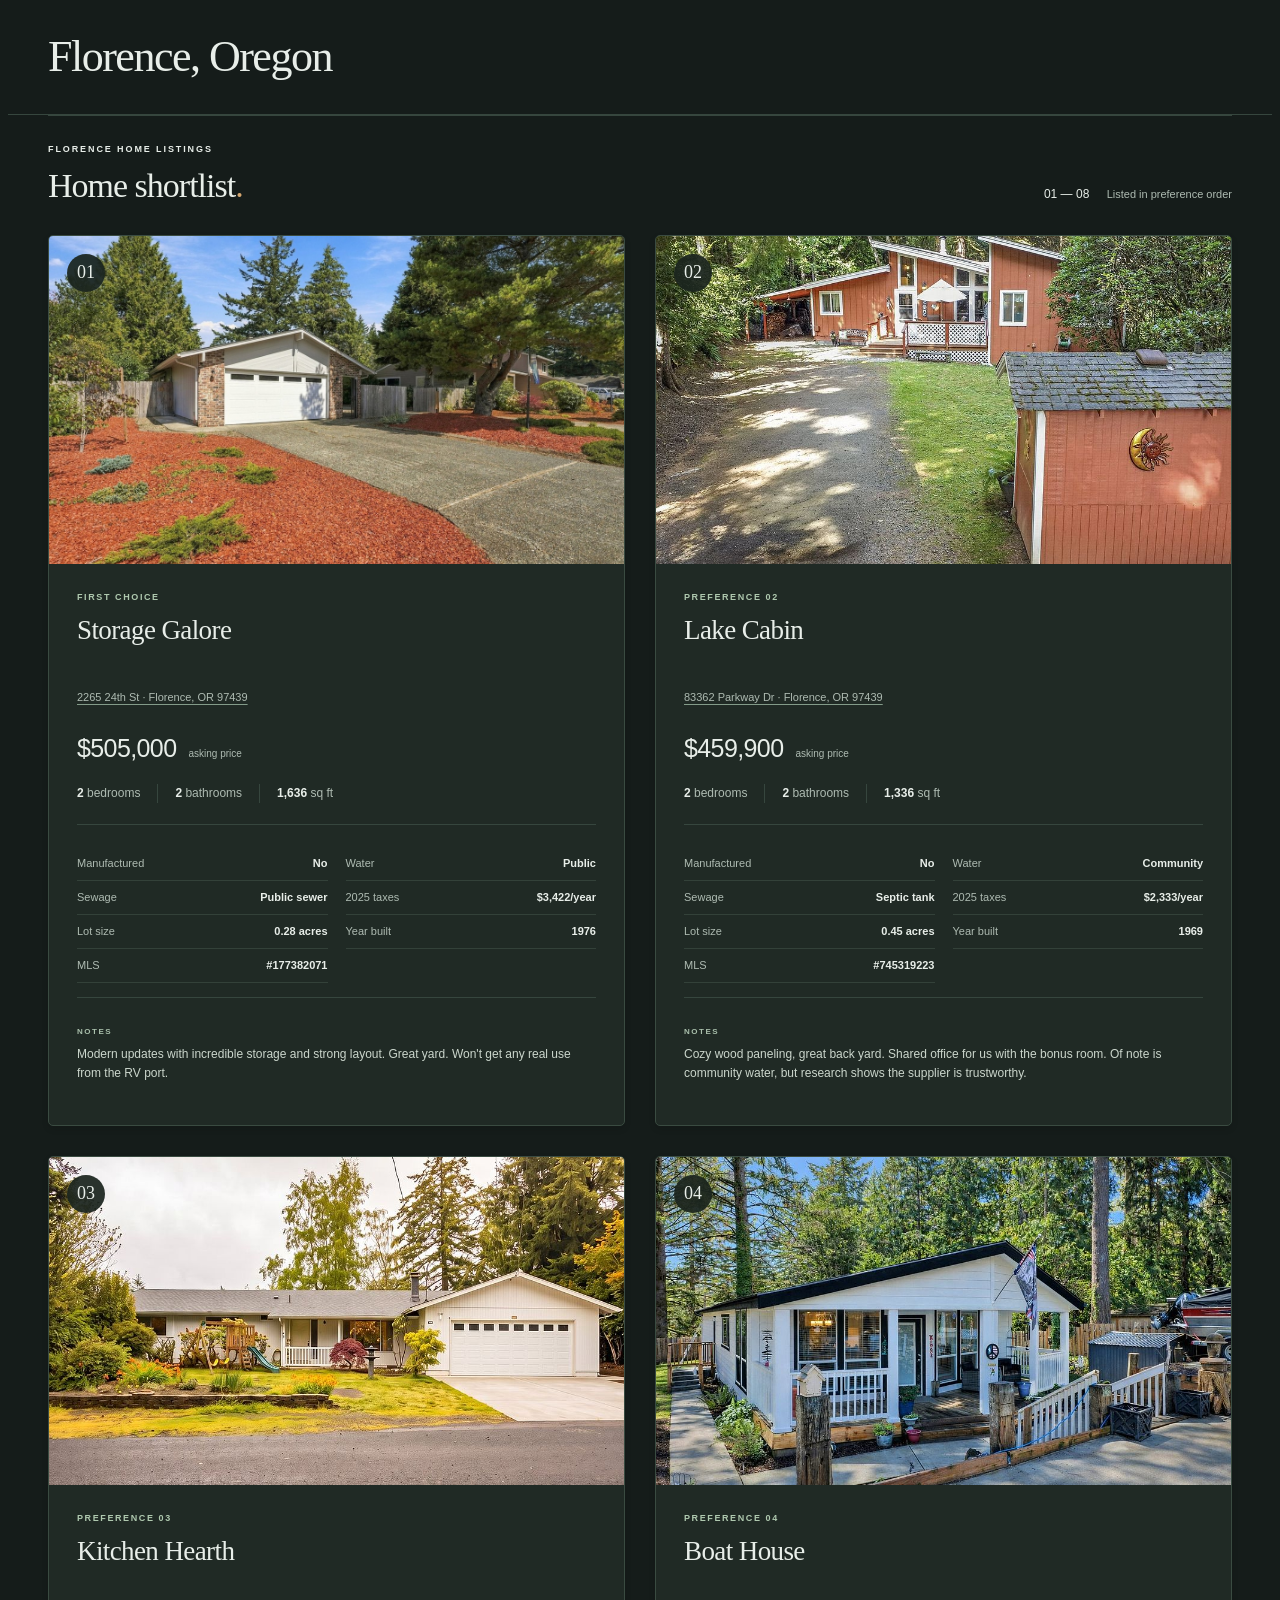
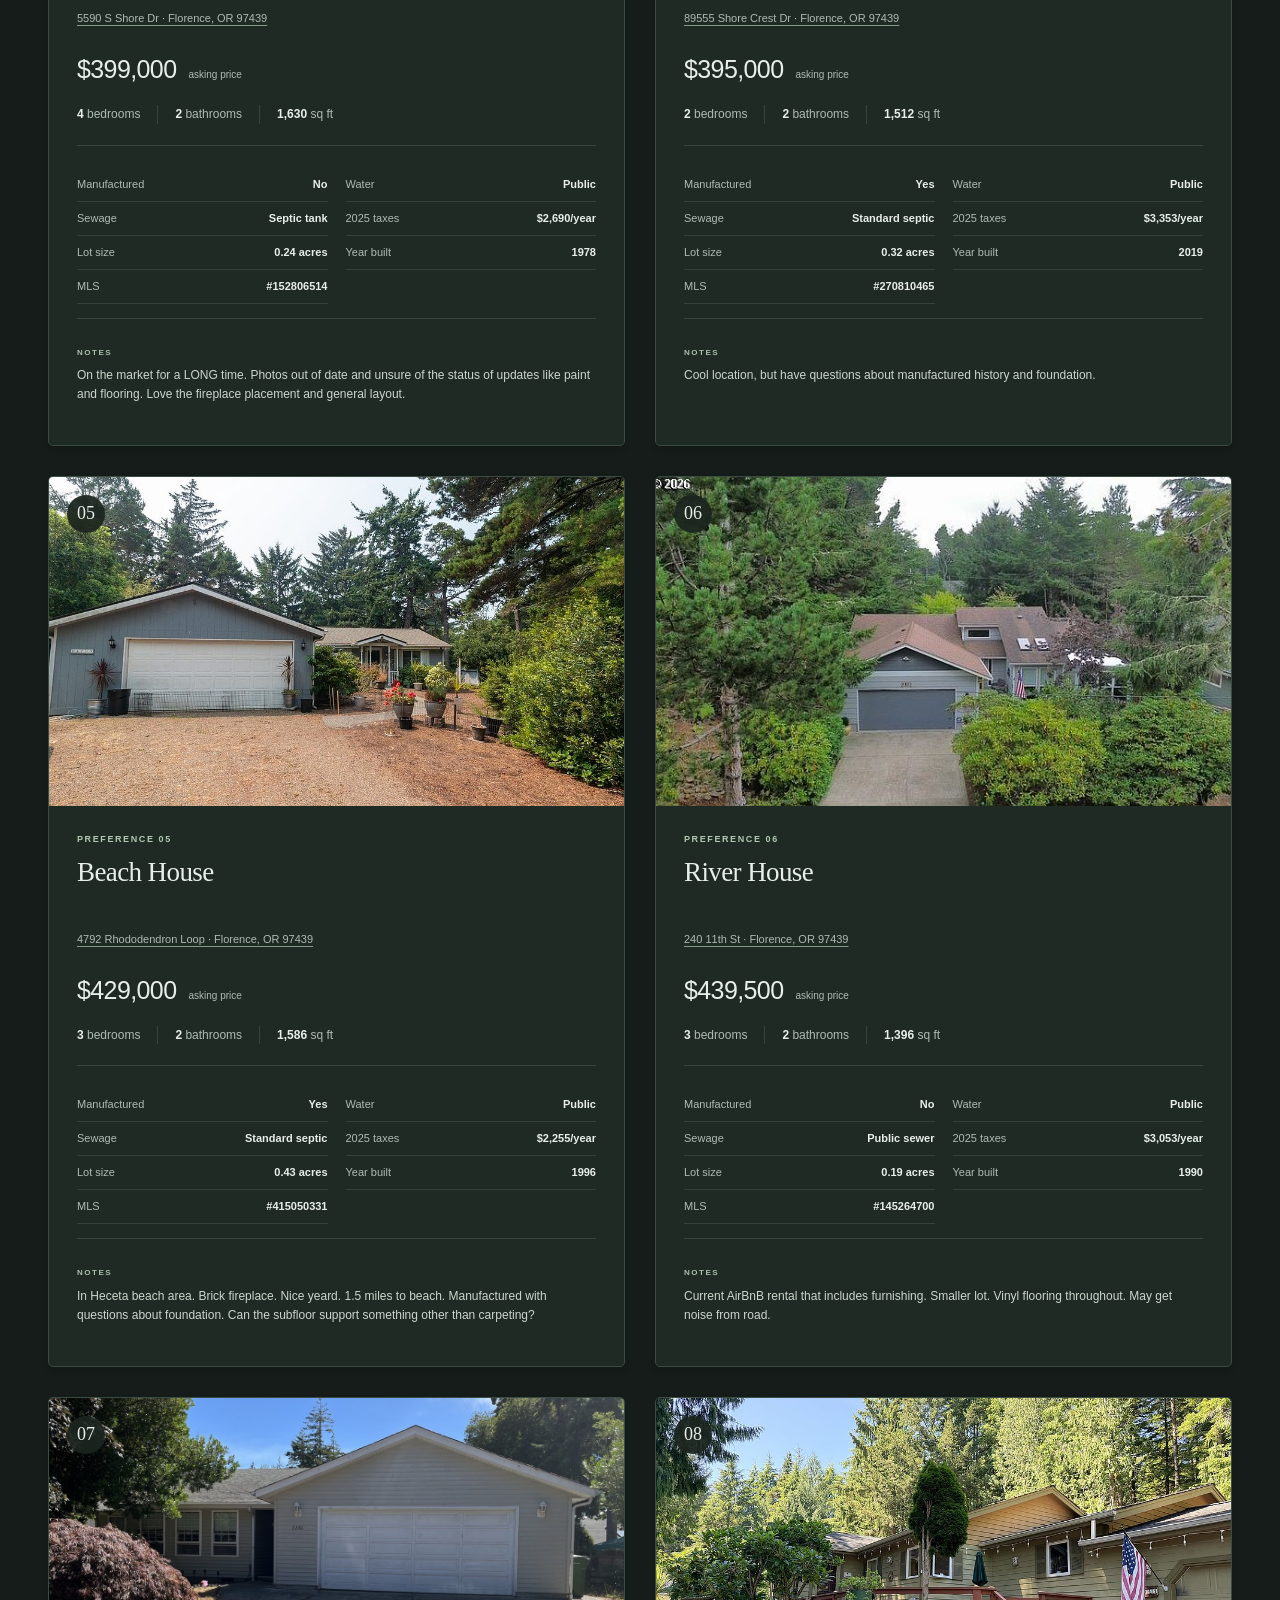
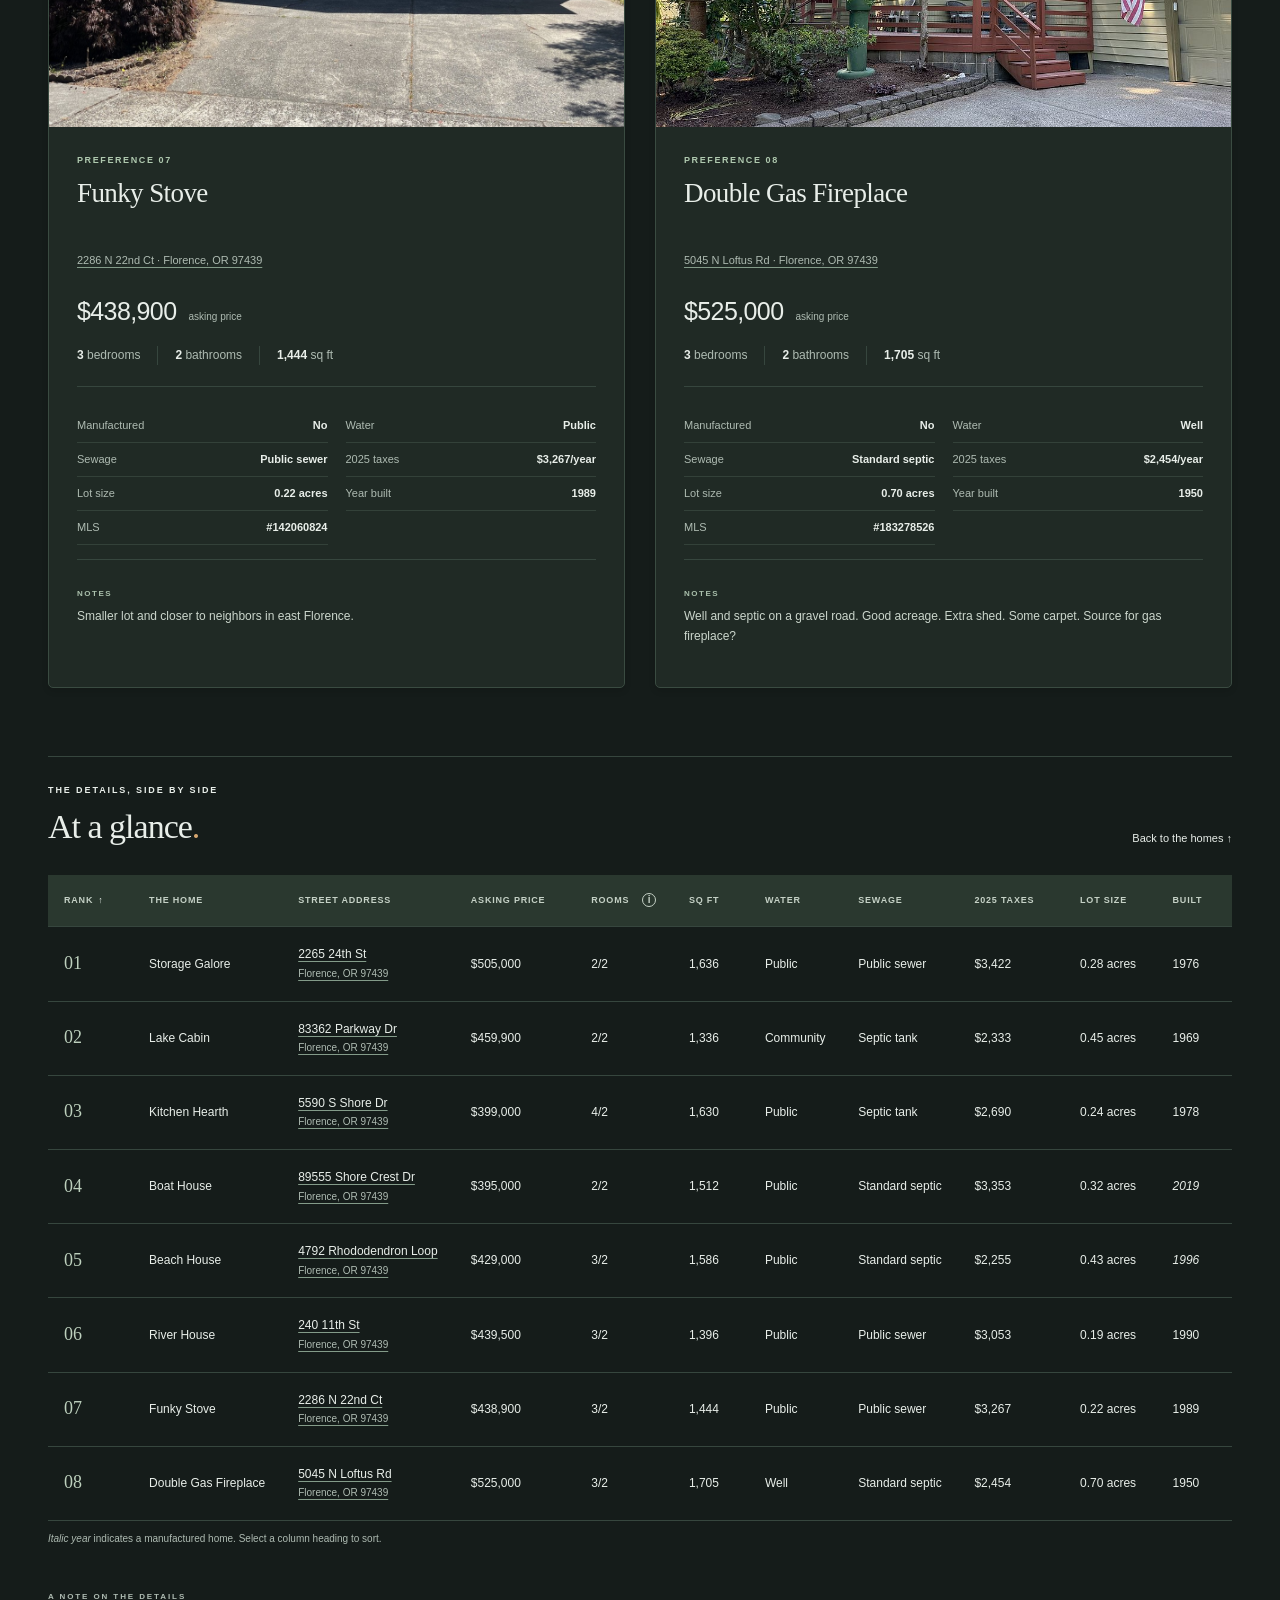
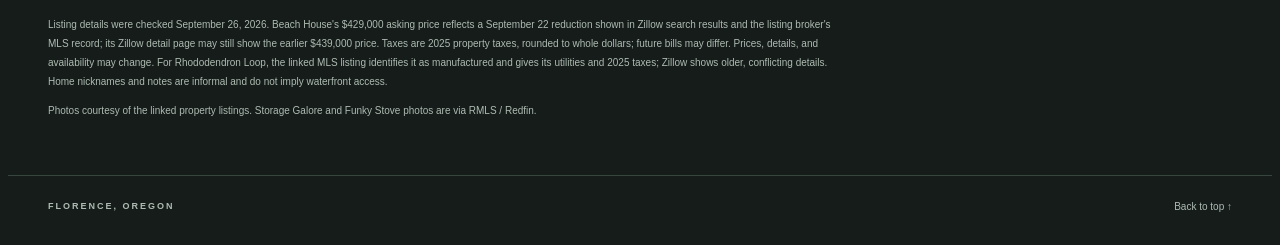
==== commit 1ae32147: "Update home notes and Zillow listing links" ====
--- a/index.html
+++ b/index.html
@@ -1,4 +1,4 @@
-<!doctype html><html lang="en"><head><meta charset="utf-8"><meta name="viewport" content="width=device-width,initial-scale=1"><meta name="theme-color" content="#151c1a"><meta name="description" content="Eight Florence, Oregon homes in preference order. Prices, taxes, lot sizes, water, sewage, and construction details."><title>Florence, Oregon</title><link rel="stylesheet" href="style.css"></head><body><a class="skip" href="#shortlist">Skip to homes</a><header class="simple-header"><h1>Florence, Oregon</h1></header><main><section id="shortlist" class="shortlist"><div class="section-heading"><div><p class="eyebrow">FLORENCE HOME LISTINGS</p><h2>Home shortlist<span>.</span></h2></div><p>01 — 08 <span>Listed in preference order</span></p></div><div class="grid"><article class="home" id="home-1"><div class="photo"><a class="photo-link" href="https://www.redfin.com/OR/Florence/2265-24th-St-97439/home/26116348" target="_blank" rel="noopener noreferrer" aria-label="View listing for 2265 24th St (opens in a new tab)"><img src="assets/01.jpg" alt="Listing exterior of 2265 24th St" width="960" height="640" fetchpriority="high"></a><span class="rank">01</span></div><div class="home-body"><div class="eyebrow">FIRST CHOICE</div><h3>The Mansion</h3><p class="address"><a href="https://www.google.com/maps/search/?api=1&amp;query=2265%2024th%20St%2C%20Florence%2C%20OR%2097439" target="_blank" rel="noopener noreferrer">2265 24th St · Florence, OR 97439</a></p><div class="price">$505,000<span>asking price</span></div><div class="facts"><span><b>2</b> bedrooms</span><span><b>2</b> bathrooms</span><span><b>1,636</b> sq ft</span></div><dl class="property-details"><div><dt>Manufactured</dt><dd>No</dd></div><div><dt>Water</dt><dd>Public</dd></div><div><dt>Sewage</dt><dd>Public sewer</dd></div><div><dt>2025 taxes</dt><dd>$3,422/year</dd></div><div><dt>Lot size</dt><dd>0.28 acres</dd></div><div><dt>Year built</dt><dd>1976</dd></div><div><dt>MLS</dt><dd>#177382071</dd></div></dl><div class="note"><span>NOTES</span><p>Flexible rooms, a workshop, and space for an RV or boat.</p></div></div></article><article class="home" id="home-2"><div class="photo"><a class="photo-link" href="https://www.zillow.com/homedetails/83362-Parkway-Dr-Florence-OR-97439/48425879_zpid/" target="_blank" rel="noopener noreferrer" aria-label="View listing for 83362 Parkway Dr (opens in a new tab)"><img src="assets/02.jpg" alt="Listing exterior of 83362 Parkway Dr" width="960" height="640" loading="eager"></a><span class="rank">02</span></div><div class="home-body"><div class="eyebrow">PREFERENCE 02</div><h3>Lake Cabin</h3><p class="address"><a href="https://www.google.com/maps/search/?api=1&amp;query=83362%20Parkway%20Dr%2C%20Florence%2C%20OR%2097439" target="_blank" rel="noopener noreferrer">83362 Parkway Dr · Florence, OR 97439</a></p><div class="price">$459,900<span>asking price</span></div><div class="facts"><span><b>2</b> bedrooms</span><span><b>2</b> bathrooms</span><span><b>1,336</b> sq ft</span></div><dl class="property-details"><div><dt>Manufactured</dt><dd>No</dd></div><div><dt>Water</dt><dd>Community</dd></div><div><dt>Sewage</dt><dd>Septic tank</dd></div><div><dt>2025 taxes</dt><dd>$2,333/year</dd></div><div><dt>Lot size</dt><dd>0.45 acres</dd></div><div><dt>Year built</dt><dd>1969</dd></div><div><dt>MLS</dt><dd>#745319223</dd></div></dl><div class="note"><span>NOTES</span><p>Lake cabin charm, with that special bathroom.</p></div></div></article><article class="home" id="home-3"><div class="photo"><a class="photo-link" href="https://www.zillow.com/homedetails/5590-S-Shore-Dr-Florence-OR-97439/48406087_zpid/" target="_blank" rel="noopener noreferrer" aria-label="View listing for 5590 S Shore Dr (opens in a new tab)"><img src="assets/03.jpg" alt="Listing exterior of 5590 S Shore Dr" width="960" height="640" loading="eager"></a><span class="rank">03</span></div><div class="home-body"><div class="eyebrow">PREFERENCE 03</div><h3>Kitchen Hearth</h3><p class="address"><a href="https://www.google.com/maps/search/?api=1&amp;query=5590%20S%20Shore%20Dr%2C%20Florence%2C%20OR%2097439" target="_blank" rel="noopener noreferrer">5590 S Shore Dr · Florence, OR 97439</a></p><div class="price">$399,000<span>asking price</span></div><div class="facts"><span><b>4</b> bedrooms</span><span><b>2</b> bathrooms</span><span><b>1,630</b> sq ft</span></div><dl class="property-details"><div><dt>Manufactured</dt><dd>No</dd></div><div><dt>Water</dt><dd>Public</dd></div><div><dt>Sewage</dt><dd>Septic tank</dd></div><div><dt>2025 taxes</dt><dd>$2,690/year</dd></div><div><dt>Lot size</dt><dd>10,454 sq ft</dd></div><div><dt>Year built</dt><dd>1978</dd></div><div><dt>MLS</dt><dd>#152806514</dd></div></dl><div class="note"><span>NOTES</span><p>Kitchen hearth and two fireplaces.</p></div></div></article><article class="home" id="home-4"><div class="photo"><a class="photo-link" href="https://www.zillow.com/homedetails/89555-Shore-Crest-Dr-Florence-OR-97439/459164352_zpid/" target="_blank" rel="noopener noreferrer" aria-label="View listing for 89555 Shore Crest Dr (opens in a new tab)"><img src="assets/04.jpg" alt="Listing exterior of 89555 Shore Crest Dr" width="960" height="640" loading="eager"></a><span class="rank">04</span></div><div class="home-body"><div class="eyebrow">PREFERENCE 04</div><h3>Boat House</h3><p class="address"><a href="https://www.google.com/maps/search/?api=1&amp;query=89555%20Shore%20Crest%20Dr%2C%20Florence%2C%20OR%2097439" target="_blank" rel="noopener noreferrer">89555 Shore Crest Dr · Florence, OR 97439</a></p><div class="price">$395,000<span>asking price</span></div><div class="facts"><span><b>2</b> bedrooms</span><span><b>2</b> bathrooms</span><span><b>1,512</b> sq ft</span></div><dl class="property-details"><div><dt>Manufactured</dt><dd>Yes</dd></div><div><dt>Water</dt><dd>Public</dd></div><div><dt>Sewage</dt><dd>Standard septic</dd></div><div><dt>2025 taxes</dt><dd>$3,353/year</dd></div><div><dt>Lot size</dt><dd>0.32 acres</dd></div><div><dt>Year built</dt><dd>2019</dd></div><div><dt>MLS</dt><dd>#270810465</dd></div></dl><div class="note"><span>NOTES</span><p>The boat house, with pavement out front.</p></div></div></article><article class="home" id="home-5"><div class="photo"><a class="photo-link" href="https://www.lanecountyhomes.net/property-search/detail/53/415050331/4792-rhododendron-loop-florence-or-97439/" target="_blank" rel="noopener noreferrer" aria-label="View listing for 4792 Rhododendron Loop (opens in a new tab)"><img src="assets/05.jpg" alt="Listing exterior of 4792 Rhododendron Loop" width="960" height="640" loading="eager"></a><span class="rank">05</span></div><div class="home-body"><div class="eyebrow">PREFERENCE 05</div><h3>Beach House</h3><p class="address"><a href="https://www.google.com/maps/search/?api=1&amp;query=4792%20Rhododendron%20Loop%2C%20Florence%2C%20OR%2097439" target="_blank" rel="noopener noreferrer">4792 Rhododendron Loop · Florence, OR 97439</a></p><div class="price">$439,000<span>asking price</span></div><div class="facts"><span><b>3</b> bedrooms</span><span><b>2</b> bathrooms</span><span><b>1,586</b> sq ft</span></div><dl class="property-details"><div><dt>Manufactured</dt><dd>Yes</dd></div><div><dt>Water</dt><dd>Public</dd></div><div><dt>Sewage</dt><dd>Standard septic</dd></div><div><dt>2025 taxes</dt><dd>$2,255/year</dd></div><div><dt>Lot size</dt><dd>0.43 acres</dd></div><div><dt>Year built</dt><dd>1996</dd></div><div><dt>MLS</dt><dd>#415050331</dd></div></dl><div class="note"><span>NOTES</span><p>Needs flooring and paint; includes a brick fireplace.</p></div></div></article><article class="home" id="home-6"><div class="photo"><a class="photo-link" href="https://www.zillow.com/homedetails/240-11th-St-Florence-OR-97439/48422880_zpid/" target="_blank" rel="noopener noreferrer" aria-label="View listing for 240 11th St (opens in a new tab)"><img src="assets/06.jpg" alt="Listing exterior of 240 11th St" width="960" height="640" loading="eager"></a><span class="rank">06</span></div><div class="home-body"><div class="eyebrow">PREFERENCE 06</div><h3>River House</h3><p class="address"><a href="https://www.google.com/maps/search/?api=1&amp;query=240%2011th%20St%2C%20Florence%2C%20OR%2097439" target="_blank" rel="noopener noreferrer">240 11th St · Florence, OR 97439</a></p><div class="price">$439,500<span>asking price</span></div><div class="facts"><span><b>3</b> bedrooms</span><span><b>2</b> bathrooms</span><span><b>1,396</b> sq ft</span></div><dl class="property-details"><div><dt>Manufactured</dt><dd>No</dd></div><div><dt>Water</dt><dd>Public</dd></div><div><dt>Sewage</dt><dd>Public sewer</dd></div><div><dt>2025 taxes</dt><dd>$3,053/year</dd></div><div><dt>Lot size</dt><dd>8,276 sq ft</dd></div><div><dt>Year built</dt><dd>1990</dd></div><div><dt>MLS</dt><dd>#145264700</dd></div></dl><div class="note"><span>NOTES</span><p>The river house, offered as a furnished vacation rental.</p></div></div></article><article class="home" id="home-7"><div class="photo"><a class="photo-link" href="https://www.redfin.com/OR/Florence/2286-N-22nd-Ct-97439/home/26230329" target="_blank" rel="noopener noreferrer" aria-label="View listing for 2286 N 22nd Ct (opens in a new tab)"><img src="assets/07.jpg" alt="Listing exterior of 2286 N 22nd Ct" width="960" height="640" loading="eager"></a><span class="rank">07</span></div><div class="home-body"><div class="eyebrow">PREFERENCE 07</div><h3>Funky Stove</h3><p class="address"><a href="https://www.google.com/maps/search/?api=1&amp;query=2286%20N%2022nd%20Ct%2C%20Florence%2C%20OR%2097439" target="_blank" rel="noopener noreferrer">2286 N 22nd Ct · Florence, OR 97439</a></p><div class="price">$438,900<span>asking price</span></div><div class="facts"><span><b>3</b> bedrooms</span><span><b>2</b> bathrooms</span><span><b>1,444</b> sq ft</span></div><dl class="property-details"><div><dt>Manufactured</dt><dd>No</dd></div><div><dt>Water</dt><dd>Public</dd></div><div><dt>Sewage</dt><dd>Public sewer</dd></div><div><dt>2025 taxes</dt><dd>$3,267/year</dd></div><div><dt>Lot size</dt><dd>9,583 sq ft</dd></div><div><dt>Year built</dt><dd>1989</dd></div><div><dt>MLS</dt><dd>#142060824</dd></div></dl><div class="note"><span>NOTES</span><p>The wood stove is the one to remember.</p></div></div></article><article class="home" id="home-8"><div class="photo"><a class="photo-link" href="https://www.zillow.com/homedetails/5045-N-Loftus-Rd-Florence-OR-97439/48425417_zpid/" target="_blank" rel="noopener noreferrer" aria-label="View listing for 5045 N Loftus Rd (opens in a new tab)"><img src="assets/08.jpg" alt="Listing exterior of 5045 N Loftus Rd" width="960" height="640" loading="eager"></a><span class="rank">08</span></div><div class="home-body"><div class="eyebrow">PREFERENCE 08</div><h3>Double Gas Fireplace</h3><p class="address"><a href="https://www.google.com/maps/search/?api=1&amp;query=5045%20N%20Loftus%20Rd%2C%20Florence%2C%20OR%2097439" target="_blank" rel="noopener noreferrer">5045 N Loftus Rd · Florence, OR 97439</a></p><div class="price">$525,000<span>asking price</span></div><div class="facts"><span><b>3</b> bedrooms</span><span><b>2</b> bathrooms</span><span><b>1,705</b> sq ft</span></div><dl class="property-details"><div><dt>Manufactured</dt><dd>No</dd></div><div><dt>Water</dt><dd>Well</dd></div><div><dt>Sewage</dt><dd>Standard septic</dd></div><div><dt>2025 taxes</dt><dd>$2,454/year</dd></div><div><dt>Lot size</dt><dd>0.70 acres</dd></div><div><dt>Year built</dt><dd>1950</dd></div><div><dt>MLS</dt><dd>#183278526</dd></div></dl><div class="note"><span>NOTES</span><p>The double-sided gas fireplace is the one to remember.</p></div></div></article></div></section><section id="compare" class="comparison"><div class="section-heading"><div><p class="eyebrow">THE DETAILS, SIDE BY SIDE</p><h2>At a glance<span>.</span></h2></div><a href="#shortlist">Back to the homes ↑</a></div><div class="table-scroll" tabindex="0" role="region" aria-label="Home comparison table, scroll horizontally on small screens"><table><thead><tr><th scope="col" aria-sort="ascending"><button type="button" class="sort-button" data-sort-type="number">Rank</button></th><th scope="col"><button type="button" class="sort-button" data-sort-type="text">The home</button></th><th scope="col"><button type="button" class="sort-button" data-sort-type="text">Street address</button></th><th scope="col"><button type="button" class="sort-button" data-sort-type="number">Asking price</button></th><th scope="col"><button type="button" class="sort-button" data-sort-type="number">Rooms</button><span class="rooms-help" tabindex="0" aria-describedby="rooms-tip" aria-label="Rooms format">i<span id="rooms-tip" class="rooms-tip" role="tooltip">Bedrooms / bathrooms (3/2 means 3 bedrooms, 2 bathrooms)</span></span></th><th scope="col"><button type="button" class="sort-button" data-sort-type="number">Sq ft</button></th><th scope="col"><button type="button" class="sort-button" data-sort-type="text">Water</button></th><th scope="col"><button type="button" class="sort-button" data-sort-type="text">Sewage</button></th><th scope="col"><button type="button" class="sort-button" data-sort-type="number">2025 taxes</button></th><th scope="col"><button type="button" class="sort-button" data-sort-type="number">Lot size</button></th><th scope="col"><button type="button" class="sort-button" data-sort-type="number">Built</button></th></tr></thead><tbody><tr><td class="table-rank" data-sort-value="1">01</td><th scope="row" data-sort-value="The Mansion"><a href="#home-1">The Mansion</a></th><td class="table-address" data-sort-value="2265 24th St"><a href="https://www.google.com/maps/search/?api=1&amp;query=2265%2024th%20St%2C%20Florence%2C%20OR%2097439" target="_blank" rel="noopener noreferrer">2265 24th St<br><span class="table-city">Florence, OR 97439</span></a></td><td data-sort-value="505000">$505,000</td><td data-sort-value="202">2/2</td><td data-sort-value="1636">1,636</td><td data-sort-value="Public">Public</td><td data-sort-value="Public sewer">Public sewer</td><td data-sort-value="3422">$3,422</td><td data-sort-value="12197">0.28 acres</td><td data-sort-value="1976">1976</td></tr><tr><td class="table-rank" data-sort-value="2">02</td><th scope="row" data-sort-value="Lake Cabin"><a href="#home-2">Lake Cabin</a></th><td class="table-address" data-sort-value="83362 Parkway Dr"><a href="https://www.google.com/maps/search/?api=1&amp;query=83362%20Parkway%20Dr%2C%20Florence%2C%20OR%2097439" target="_blank" rel="noopener noreferrer">83362 Parkway Dr<br><span class="table-city">Florence, OR 97439</span></a></td><td data-sort-value="459900">$459,900</td><td data-sort-value="202">2/2</td><td data-sort-value="1336">1,336</td><td data-sort-value="Community">Community</td><td data-sort-value="Septic tank">Septic tank</td><td data-sort-value="2333">$2,333</td><td data-sort-value="19602">0.45 acres</td><td data-sort-value="1969">1969</td></tr><tr><td class="table-rank" data-sort-value="3">03</td><th scope="row" data-sort-value="Kitchen Hearth"><a href="#home-3">Kitchen Hearth</a></th><td class="table-address" data-sort-value="5590 S Shore Dr"><a href="https://www.google.com/maps/search/?api=1&amp;query=5590%20S%20Shore%20Dr%2C%20Florence%2C%20OR%2097439" target="_blank" rel="noopener noreferrer">5590 S Shore Dr<br><span class="table-city">Florence, OR 97439</span></a></td><td data-sort-value="399000">$399,000</td><td data-sort-value="402">4/2</td><td data-sort-value="1630">1,630</td><td data-sort-value="Public">Public</td><td data-sort-value="Septic tank">Septic tank</td><td data-sort-value="2690">$2,690</td><td data-sort-value="10454">10,454 sq ft</td><td data-sort-value="1978">1978</td></tr><tr><td class="table-rank" data-sort-value="4">04</td><th scope="row" data-sort-value="Boat House"><a href="#home-4">Boat House</a></th><td class="table-address" data-sort-value="89555 Shore Crest Dr"><a href="https://www.google.com/maps/search/?api=1&amp;query=89555%20Shore%20Crest%20Dr%2C%20Florence%2C%20OR%2097439" target="_blank" rel="noopener noreferrer">89555 Shore Crest Dr<br><span class="table-city">Florence, OR 97439</span></a></td><td data-sort-value="395000">$395,000</td><td data-sort-value="202">2/2</td><td data-sort-value="1512">1,512</td><td data-sort-value="Public">Public</td><td data-sort-value="Standard septic">Standard septic</td><td data-sort-value="3353">$3,353</td><td data-sort-value="13939">0.32 acres</td><td data-sort-value="2019"><em title="Manufactured home">2019</em></td></tr><tr><td class="table-rank" data-sort-value="5">05</td><th scope="row" data-sort-value="Beach House"><a href="#home-5">Beach House</a></th><td class="table-address" data-sort-value="4792 Rhododendron Loop"><a href="https://www.google.com/maps/search/?api=1&amp;query=4792%20Rhododendron%20Loop%2C%20Florence%2C%20OR%2097439" target="_blank" rel="noopener noreferrer">4792 Rhododendron Loop<br><span class="table-city">Florence, OR 97439</span></a></td><td data-sort-value="439000">$439,000</td><td data-sort-value="302">3/2</td><td data-sort-value="1586">1,586</td><td data-sort-value="Public">Public</td><td data-sort-value="Standard septic">Standard septic</td><td data-sort-value="2255">$2,255</td><td data-sort-value="18731">0.43 acres</td><td data-sort-value="1996"><em title="Manufactured home">1996</em></td></tr><tr><td class="table-rank" data-sort-value="6">06</td><th scope="row" data-sort-value="River House"><a href="#home-6">River House</a></th><td class="table-address" data-sort-value="240 11th St"><a href="https://www.google.com/maps/search/?api=1&amp;query=240%2011th%20St%2C%20Florence%2C%20OR%2097439" target="_blank" rel="noopener noreferrer">240 11th St<br><span class="table-city">Florence, OR 97439</span></a></td><td data-sort-value="439500">$439,500</td><td data-sort-value="302">3/2</td><td data-sort-value="1396">1,396</td><td data-sort-value="Public">Public</td><td data-sort-value="Public sewer">Public sewer</td><td data-sort-value="3053">$3,053</td><td data-sort-value="8276">8,276 sq ft</td><td data-sort-value="1990">1990</td></tr><tr><td class="table-rank" data-sort-value="7">07</td><th scope="row" data-sort-value="Funky Stove"><a href="#home-7">Funky Stove</a></th><td class="table-address" data-sort-value="2286 N 22nd Ct"><a href="https://www.google.com/maps/search/?api=1&amp;query=2286%20N%2022nd%20Ct%2C%20Florence%2C%20OR%2097439" target="_blank" rel="noopener noreferrer">2286 N 22nd Ct<br><span class="table-city">Florence, OR 97439</span></a></td><td data-sort-value="438900">$438,900</td><td data-sort-value="302">3/2</td><td data-sort-value="1444">1,444</td><td data-sort-value="Public">Public</td><td data-sort-value="Public sewer">Public sewer</td><td data-sort-value="3267">$3,267</td><td data-sort-value="9583">9,583 sq ft</td><td data-sort-value="1989">1989</td></tr><tr><td class="table-rank" data-sort-value="8">08</td><th scope="row" data-sort-value="Double Gas Fireplace"><a href="#home-8">Double Gas Fireplace</a></th><td class="table-address" data-sort-value="5045 N Loftus Rd"><a href="https://www.google.com/maps/search/?api=1&amp;query=5045%20N%20Loftus%20Rd%2C%20Florence%2C%20OR%2097439" target="_blank" rel="noopener noreferrer">5045 N Loftus Rd<br><span class="table-city">Florence, OR 97439</span></a></td><td data-sort-value="525000">$525,000</td><td data-sort-value="302">3/2</td><td data-sort-value="1705">1,705</td><td data-sort-value="Well">Well</td><td data-sort-value="Standard septic">Standard septic</td><td data-sort-value="2454">$2,454</td><td data-sort-value="30492">0.70 acres</td><td data-sort-value="1950">1950</td></tr></tbody></table></div><p class="table-note"><em>Italic year</em> indicates a manufactured home. Select a column heading to sort.</p></section><aside class="details"><span class="eyebrow">A NOTE ON THE DETAILS</span><p>Listing information checked September 26, 2026 against the linked listings. Taxes are 2025 property taxes, rounded to whole dollars; future bills may differ. Prices, details, and availability may change. For Rhododendron Loop, the linked MLS listing identifies it as manufactured and gives its utilities and 2025 taxes; Zillow shows older, conflicting details. Home nicknames and notes are informal and do not imply waterfront access.</p><p>Photos courtesy of the linked property listings. The Mansion and Funky Stove photos are via RMLS / Redfin.</p></aside></main><footer><span>FLORENCE, OREGON</span><a href="#">Back to top ↑</a></footer><script>
+<!doctype html><html lang="en"><head><meta charset="utf-8"><meta name="viewport" content="width=device-width,initial-scale=1"><meta name="theme-color" content="#151c1a"><meta name="description" content="Eight Florence, Oregon homes in preference order. Prices, taxes, lot sizes, water, sewage, and construction details."><title>Florence, Oregon</title><link rel="stylesheet" href="style.css?v=96b680c5d0cf"></head><body><a class="skip" href="#shortlist">Skip to homes</a><header class="simple-header"><h1>Florence, Oregon</h1></header><main><section id="shortlist" class="shortlist"><div class="section-heading"><div><p class="eyebrow">FLORENCE HOME LISTINGS</p><h2>Home shortlist<span>.</span></h2></div><p>01 — 08 <span>Listed in preference order</span></p></div><div class="grid"><article class="home" id="home-1"><div class="photo"><a class="photo-link" href="https://www.zillow.com/homedetails/2265-24th-St-Florence-OR-97439/48439691_zpid/" target="_blank" rel="noopener noreferrer" aria-label="View listing for 2265 24th St (opens in a new tab)"><img src="assets/01.jpg" alt="Listing exterior of 2265 24th St" width="960" height="640" fetchpriority="high"></a><span class="rank">01</span></div><div class="home-body"><div class="eyebrow">FIRST CHOICE</div><h3>Storage Galore</h3><p class="address"><a href="https://www.zillow.com/homedetails/2265-24th-St-Florence-OR-97439/48439691_zpid/" target="_blank" rel="noopener noreferrer">2265 24th St · Florence, OR 97439</a></p><div class="price">$505,000<span>asking price</span></div><div class="facts"><span><b>2</b> bedrooms</span><span><b>2</b> bathrooms</span><span><b>1,636</b> sq ft</span></div><dl class="property-details"><div><dt>Manufactured</dt><dd>No</dd></div><div><dt>Water</dt><dd>Public</dd></div><div><dt>Sewage</dt><dd>Public sewer</dd></div><div><dt>2025 taxes</dt><dd>$3,422/year</dd></div><div><dt>Lot size</dt><dd>0.28 acres</dd></div><div><dt>Year built</dt><dd>1976</dd></div><div><dt>MLS</dt><dd>#177382071</dd></div></dl><div class="note"><span>NOTES</span><p>Modern updates with incredible storage and strong layout. Great yard. Won&#x27;t get any real use from the RV port.</p></div></div></article><article class="home" id="home-2"><div class="photo"><a class="photo-link" href="https://www.zillow.com/homedetails/83362-Parkway-Dr-Florence-OR-97439/48425879_zpid/" target="_blank" rel="noopener noreferrer" aria-label="View listing for 83362 Parkway Dr (opens in a new tab)"><img src="assets/02.jpg" alt="Listing exterior of 83362 Parkway Dr" width="960" height="640" loading="eager"></a><span class="rank">02</span></div><div class="home-body"><div class="eyebrow">PREFERENCE 02</div><h3>Lake Cabin</h3><p class="address"><a href="https://www.zillow.com/homedetails/83362-Parkway-Dr-Florence-OR-97439/48425879_zpid/" target="_blank" rel="noopener noreferrer">83362 Parkway Dr · Florence, OR 97439</a></p><div class="price">$459,900<span>asking price</span></div><div class="facts"><span><b>2</b> bedrooms</span><span><b>2</b> bathrooms</span><span><b>1,336</b> sq ft</span></div><dl class="property-details"><div><dt>Manufactured</dt><dd>No</dd></div><div><dt>Water</dt><dd>Community</dd></div><div><dt>Sewage</dt><dd>Septic tank</dd></div><div><dt>2025 taxes</dt><dd>$2,333/year</dd></div><div><dt>Lot size</dt><dd>0.45 acres</dd></div><div><dt>Year built</dt><dd>1969</dd></div><div><dt>MLS</dt><dd>#745319223</dd></div></dl><div class="note"><span>NOTES</span><p>Cozy wood paneling, great back yard. Shared office for us with the bonus room. Of note is community water, but research shows the supplier is trustworthy.</p></div></div></article><article class="home" id="home-3"><div class="photo"><a class="photo-link" href="https://www.zillow.com/homedetails/5590-S-Shore-Dr-Florence-OR-97439/48406087_zpid/" target="_blank" rel="noopener noreferrer" aria-label="View listing for 5590 S Shore Dr (opens in a new tab)"><img src="assets/03.jpg" alt="Listing exterior of 5590 S Shore Dr" width="960" height="640" loading="eager"></a><span class="rank">03</span></div><div class="home-body"><div class="eyebrow">PREFERENCE 03</div><h3>Kitchen Hearth</h3><p class="address"><a href="https://www.zillow.com/homedetails/5590-S-Shore-Dr-Florence-OR-97439/48406087_zpid/" target="_blank" rel="noopener noreferrer">5590 S Shore Dr · Florence, OR 97439</a></p><div class="price">$399,000<span>asking price</span></div><div class="facts"><span><b>4</b> bedrooms</span><span><b>2</b> bathrooms</span><span><b>1,630</b> sq ft</span></div><dl class="property-details"><div><dt>Manufactured</dt><dd>No</dd></div><div><dt>Water</dt><dd>Public</dd></div><div><dt>Sewage</dt><dd>Septic tank</dd></div><div><dt>2025 taxes</dt><dd>$2,690/year</dd></div><div><dt>Lot size</dt><dd>0.24 acres</dd></div><div><dt>Year built</dt><dd>1978</dd></div><div><dt>MLS</dt><dd>#152806514</dd></div></dl><div class="note"><span>NOTES</span><p>On the market for a LONG time. Photos out of date and unsure of the status of updates like paint and flooring. Love the fireplace placement and general layout.</p></div></div></article><article class="home" id="home-4"><div class="photo"><a class="photo-link" href="https://www.zillow.com/homedetails/89555-Shore-Crest-Dr-Florence-OR-97439/459164352_zpid/" target="_blank" rel="noopener noreferrer" aria-label="View listing for 89555 Shore Crest Dr (opens in a new tab)"><img src="assets/04.jpg" alt="Listing exterior of 89555 Shore Crest Dr" width="960" height="640" loading="eager"></a><span class="rank">04</span></div><div class="home-body"><div class="eyebrow">PREFERENCE 04</div><h3>Boat House</h3><p class="address"><a href="https://www.zillow.com/homedetails/89555-Shore-Crest-Dr-Florence-OR-97439/459164352_zpid/" target="_blank" rel="noopener noreferrer">89555 Shore Crest Dr · Florence, OR 97439</a></p><div class="price">$395,000<span>asking price</span></div><div class="facts"><span><b>2</b> bedrooms</span><span><b>2</b> bathrooms</span><span><b>1,512</b> sq ft</span></div><dl class="property-details"><div><dt>Manufactured</dt><dd>Yes</dd></div><div><dt>Water</dt><dd>Public</dd></div><div><dt>Sewage</dt><dd>Standard septic</dd></div><div><dt>2025 taxes</dt><dd>$3,353/year</dd></div><div><dt>Lot size</dt><dd>0.32 acres</dd></div><div><dt>Year built</dt><dd>2019</dd></div><div><dt>MLS</dt><dd>#270810465</dd></div></dl><div class="note"><span>NOTES</span><p>Cool location, but have questions about manufactured history and foundation.</p></div></div></article><article class="home" id="home-5"><div class="photo"><a class="photo-link" href="https://www.zillow.com/homedetails/4792-Rhododendron-Loop-Florence-OR-97439/48439082_zpid/" target="_blank" rel="noopener noreferrer" aria-label="View listing for 4792 Rhododendron Loop (opens in a new tab)"><img src="assets/05.jpg" alt="Listing exterior of 4792 Rhododendron Loop" width="960" height="640" loading="eager"></a><span class="rank">05</span></div><div class="home-body"><div class="eyebrow">PREFERENCE 05</div><h3>Beach House</h3><p class="address"><a href="https://www.zillow.com/homedetails/4792-Rhododendron-Loop-Florence-OR-97439/48439082_zpid/" target="_blank" rel="noopener noreferrer">4792 Rhododendron Loop · Florence, OR 97439</a></p><div class="price">$429,000<span>asking price</span></div><div class="facts"><span><b>3</b> bedrooms</span><span><b>2</b> bathrooms</span><span><b>1,586</b> sq ft</span></div><dl class="property-details"><div><dt>Manufactured</dt><dd>Yes</dd></div><div><dt>Water</dt><dd>Public</dd></div><div><dt>Sewage</dt><dd>Standard septic</dd></div><div><dt>2025 taxes</dt><dd>$2,255/year</dd></div><div><dt>Lot size</dt><dd>0.43 acres</dd></div><div><dt>Year built</dt><dd>1996</dd></div><div><dt>MLS</dt><dd>#415050331</dd></div></dl><div class="note"><span>NOTES</span><p>In Heceta beach area. Brick fireplace. Nice yeard. 1.5 miles to beach. Manufactured with questions about foundation. Can the subfloor support something other than carpeting?</p></div></div></article><article class="home" id="home-6"><div class="photo"><a class="photo-link" href="https://www.zillow.com/homedetails/240-11th-St-Florence-OR-97439/48422880_zpid/" target="_blank" rel="noopener noreferrer" aria-label="View listing for 240 11th St (opens in a new tab)"><img src="assets/06.jpg" alt="Listing exterior of 240 11th St" width="960" height="640" loading="eager"></a><span class="rank">06</span></div><div class="home-body"><div class="eyebrow">PREFERENCE 06</div><h3>River House</h3><p class="address"><a href="https://www.zillow.com/homedetails/240-11th-St-Florence-OR-97439/48422880_zpid/" target="_blank" rel="noopener noreferrer">240 11th St · Florence, OR 97439</a></p><div class="price">$439,500<span>asking price</span></div><div class="facts"><span><b>3</b> bedrooms</span><span><b>2</b> bathrooms</span><span><b>1,396</b> sq ft</span></div><dl class="property-details"><div><dt>Manufactured</dt><dd>No</dd></div><div><dt>Water</dt><dd>Public</dd></div><div><dt>Sewage</dt><dd>Public sewer</dd></div><div><dt>2025 taxes</dt><dd>$3,053/year</dd></div><div><dt>Lot size</dt><dd>0.19 acres</dd></div><div><dt>Year built</dt><dd>1990</dd></div><div><dt>MLS</dt><dd>#145264700</dd></div></dl><div class="note"><span>NOTES</span><p>Current AirBnB rental that includes furnishing. Smaller lot. Vinyl flooring throughout. May get noise from road.</p></div></div></article><article class="home" id="home-7"><div class="photo"><a class="photo-link" href="https://www.zillow.com/homedetails/2286-N-22nd-Ct-Florence-OR-97439/48454541_zpid/" target="_blank" rel="noopener noreferrer" aria-label="View listing for 2286 N 22nd Ct (opens in a new tab)"><img src="assets/07.jpg" alt="Listing exterior of 2286 N 22nd Ct" width="960" height="640" loading="eager"></a><span class="rank">07</span></div><div class="home-body"><div class="eyebrow">PREFERENCE 07</div><h3>Funky Stove</h3><p class="address"><a href="https://www.zillow.com/homedetails/2286-N-22nd-Ct-Florence-OR-97439/48454541_zpid/" target="_blank" rel="noopener noreferrer">2286 N 22nd Ct · Florence, OR 97439</a></p><div class="price">$438,900<span>asking price</span></div><div class="facts"><span><b>3</b> bedrooms</span><span><b>2</b> bathrooms</span><span><b>1,444</b> sq ft</span></div><dl class="property-details"><div><dt>Manufactured</dt><dd>No</dd></div><div><dt>Water</dt><dd>Public</dd></div><div><dt>Sewage</dt><dd>Public sewer</dd></div><div><dt>2025 taxes</dt><dd>$3,267/year</dd></div><div><dt>Lot size</dt><dd>0.22 acres</dd></div><div><dt>Year built</dt><dd>1989</dd></div><div><dt>MLS</dt><dd>#142060824</dd></div></dl><div class="note"><span>NOTES</span><p>Smaller lot and closer to neighbors in east Florence.</p></div></div></article><article class="home" id="home-8"><div class="photo"><a class="photo-link" href="https://www.zillow.com/homedetails/5045-N-Loftus-Rd-Florence-OR-97439/48425417_zpid/" target="_blank" rel="noopener noreferrer" aria-label="View listing for 5045 N Loftus Rd (opens in a new tab)"><img src="assets/08.jpg" alt="Listing exterior of 5045 N Loftus Rd" width="960" height="640" loading="eager"></a><span class="rank">08</span></div><div class="home-body"><div class="eyebrow">PREFERENCE 08</div><h3>Double Gas Fireplace</h3><p class="address"><a href="https://www.zillow.com/homedetails/5045-N-Loftus-Rd-Florence-OR-97439/48425417_zpid/" target="_blank" rel="noopener noreferrer">5045 N Loftus Rd · Florence, OR 97439</a></p><div class="price">$525,000<span>asking price</span></div><div class="facts"><span><b>3</b> bedrooms</span><span><b>2</b> bathrooms</span><span><b>1,705</b> sq ft</span></div><dl class="property-details"><div><dt>Manufactured</dt><dd>No</dd></div><div><dt>Water</dt><dd>Well</dd></div><div><dt>Sewage</dt><dd>Standard septic</dd></div><div><dt>2025 taxes</dt><dd>$2,454/year</dd></div><div><dt>Lot size</dt><dd>0.70 acres</dd></div><div><dt>Year built</dt><dd>1950</dd></div><div><dt>MLS</dt><dd>#183278526</dd></div></dl><div class="note"><span>NOTES</span><p>Well and septic on a gravel road. Good acreage. Extra shed. Some carpet. Source for gas fireplace?</p></div></div></article></div></section><section id="compare" class="comparison"><div class="section-heading"><div><p class="eyebrow">THE DETAILS, SIDE BY SIDE</p><h2>At a glance<span>.</span></h2></div><a href="#shortlist">Back to the homes ↑</a></div><div class="table-scroll" tabindex="0" role="region" aria-label="Home comparison table, scroll horizontally on small screens"><table><thead><tr><th scope="col" aria-sort="ascending"><button type="button" class="sort-button" data-sort-type="number">Rank</button></th><th scope="col"><button type="button" class="sort-button" data-sort-type="text">The home</button></th><th scope="col"><button type="button" class="sort-button" data-sort-type="text">Street address</button></th><th scope="col"><button type="button" class="sort-button" data-sort-type="number">Asking price</button></th><th scope="col"><button type="button" class="sort-button" data-sort-type="number">Rooms</button><span class="rooms-help" tabindex="0" aria-describedby="rooms-tip" aria-label="Rooms format">i<span id="rooms-tip" class="rooms-tip" role="tooltip">Bedrooms / bathrooms (3/2 means 3 bedrooms, 2 bathrooms)</span></span></th><th scope="col"><button type="button" class="sort-button" data-sort-type="number">Sq ft</button></th><th scope="col"><button type="button" class="sort-button" data-sort-type="text">Water</button></th><th scope="col"><button type="button" class="sort-button" data-sort-type="text">Sewage</button></th><th scope="col"><button type="button" class="sort-button" data-sort-type="number">2025 taxes</button></th><th scope="col"><button type="button" class="sort-button" data-sort-type="number">Lot size</button></th><th scope="col"><button type="button" class="sort-button" data-sort-type="number">Built</button></th></tr></thead><tbody><tr><td class="table-rank" data-sort-value="1">01</td><th scope="row" data-sort-value="Storage Galore"><a href="https://www.zillow.com/homedetails/2265-24th-St-Florence-OR-97439/48439691_zpid/" target="_blank" rel="noopener noreferrer">Storage Galore</a></th><td class="table-address" data-sort-value="2265 24th St"><a href="https://www.zillow.com/homedetails/2265-24th-St-Florence-OR-97439/48439691_zpid/" target="_blank" rel="noopener noreferrer">2265 24th St<br><span class="table-city">Florence, OR 97439</span></a></td><td data-sort-value="505000">$505,000</td><td data-sort-value="202">2/2</td><td data-sort-value="1636">1,636</td><td data-sort-value="Public">Public</td><td data-sort-value="Public sewer">Public sewer</td><td data-sort-value="3422">$3,422</td><td data-sort-value="12197">0.28 acres</td><td data-sort-value="1976">1976</td></tr><tr><td class="table-rank" data-sort-value="2">02</td><th scope="row" data-sort-value="Lake Cabin"><a href="https://www.zillow.com/homedetails/83362-Parkway-Dr-Florence-OR-97439/48425879_zpid/" target="_blank" rel="noopener noreferrer">Lake Cabin</a></th><td class="table-address" data-sort-value="83362 Parkway Dr"><a href="https://www.zillow.com/homedetails/83362-Parkway-Dr-Florence-OR-97439/48425879_zpid/" target="_blank" rel="noopener noreferrer">83362 Parkway Dr<br><span class="table-city">Florence, OR 97439</span></a></td><td data-sort-value="459900">$459,900</td><td data-sort-value="202">2/2</td><td data-sort-value="1336">1,336</td><td data-sort-value="Community">Community</td><td data-sort-value="Septic tank">Septic tank</td><td data-sort-value="2333">$2,333</td><td data-sort-value="19602">0.45 acres</td><td data-sort-value="1969">1969</td></tr><tr><td class="table-rank" data-sort-value="3">03</td><th scope="row" data-sort-value="Kitchen Hearth"><a href="https://www.zillow.com/homedetails/5590-S-Shore-Dr-Florence-OR-97439/48406087_zpid/" target="_blank" rel="noopener noreferrer">Kitchen Hearth</a></th><td class="table-address" data-sort-value="5590 S Shore Dr"><a href="https://www.zillow.com/homedetails/5590-S-Shore-Dr-Florence-OR-97439/48406087_zpid/" target="_blank" rel="noopener noreferrer">5590 S Shore Dr<br><span class="table-city">Florence, OR 97439</span></a></td><td data-sort-value="399000">$399,000</td><td data-sort-value="402">4/2</td><td data-sort-value="1630">1,630</td><td data-sort-value="Public">Public</td><td data-sort-value="Septic tank">Septic tank</td><td data-sort-value="2690">$2,690</td><td data-sort-value="10454">0.24 acres</td><td data-sort-value="1978">1978</td></tr><tr><td class="table-rank" data-sort-value="4">04</td><th scope="row" data-sort-value="Boat House"><a href="https://www.zillow.com/homedetails/89555-Shore-Crest-Dr-Florence-OR-97439/459164352_zpid/" target="_blank" rel="noopener noreferrer">Boat House</a></th><td class="table-address" data-sort-value="89555 Shore Crest Dr"><a href="https://www.zillow.com/homedetails/89555-Shore-Crest-Dr-Florence-OR-97439/459164352_zpid/" target="_blank" rel="noopener noreferrer">89555 Shore Crest Dr<br><span class="table-city">Florence, OR 97439</span></a></td><td data-sort-value="395000">$395,000</td><td data-sort-value="202">2/2</td><td data-sort-value="1512">1,512</td><td data-sort-value="Public">Public</td><td data-sort-value="Standard septic">Standard septic</td><td data-sort-value="3353">$3,353</td><td data-sort-value="13939">0.32 acres</td><td data-sort-value="2019"><em title="Manufactured home">2019</em></td></tr><tr><td class="table-rank" data-sort-value="5">05</td><th scope="row" data-sort-value="Beach House"><a href="https://www.zillow.com/homedetails/4792-Rhododendron-Loop-Florence-OR-97439/48439082_zpid/" target="_blank" rel="noopener noreferrer">Beach House</a></th><td class="table-address" data-sort-value="4792 Rhododendron Loop"><a href="https://www.zillow.com/homedetails/4792-Rhododendron-Loop-Florence-OR-97439/48439082_zpid/" target="_blank" rel="noopener noreferrer">4792 Rhododendron Loop<br><span class="table-city">Florence, OR 97439</span></a></td><td data-sort-value="429000">$429,000</td><td data-sort-value="302">3/2</td><td data-sort-value="1586">1,586</td><td data-sort-value="Public">Public</td><td data-sort-value="Standard septic">Standard septic</td><td data-sort-value="2255">$2,255</td><td data-sort-value="18731">0.43 acres</td><td data-sort-value="1996"><em title="Manufactured home">1996</em></td></tr><tr><td class="table-rank" data-sort-value="6">06</td><th scope="row" data-sort-value="River House"><a href="https://www.zillow.com/homedetails/240-11th-St-Florence-OR-97439/48422880_zpid/" target="_blank" rel="noopener noreferrer">River House</a></th><td class="table-address" data-sort-value="240 11th St"><a href="https://www.zillow.com/homedetails/240-11th-St-Florence-OR-97439/48422880_zpid/" target="_blank" rel="noopener noreferrer">240 11th St<br><span class="table-city">Florence, OR 97439</span></a></td><td data-sort-value="439500">$439,500</td><td data-sort-value="302">3/2</td><td data-sort-value="1396">1,396</td><td data-sort-value="Public">Public</td><td data-sort-value="Public sewer">Public sewer</td><td data-sort-value="3053">$3,053</td><td data-sort-value="8276">0.19 acres</td><td data-sort-value="1990">1990</td></tr><tr><td class="table-rank" data-sort-value="7">07</td><th scope="row" data-sort-value="Funky Stove"><a href="https://www.zillow.com/homedetails/2286-N-22nd-Ct-Florence-OR-97439/48454541_zpid/" target="_blank" rel="noopener noreferrer">Funky Stove</a></th><td class="table-address" data-sort-value="2286 N 22nd Ct"><a href="https://www.zillow.com/homedetails/2286-N-22nd-Ct-Florence-OR-97439/48454541_zpid/" target="_blank" rel="noopener noreferrer">2286 N 22nd Ct<br><span class="table-city">Florence, OR 97439</span></a></td><td data-sort-value="438900">$438,900</td><td data-sort-value="302">3/2</td><td data-sort-value="1444">1,444</td><td data-sort-value="Public">Public</td><td data-sort-value="Public sewer">Public sewer</td><td data-sort-value="3267">$3,267</td><td data-sort-value="9583">0.22 acres</td><td data-sort-value="1989">1989</td></tr><tr><td class="table-rank" data-sort-value="8">08</td><th scope="row" data-sort-value="Double Gas Fireplace"><a href="https://www.zillow.com/homedetails/5045-N-Loftus-Rd-Florence-OR-97439/48425417_zpid/" target="_blank" rel="noopener noreferrer">Double Gas Fireplace</a></th><td class="table-address" data-sort-value="5045 N Loftus Rd"><a href="https://www.zillow.com/homedetails/5045-N-Loftus-Rd-Florence-OR-97439/48425417_zpid/" target="_blank" rel="noopener noreferrer">5045 N Loftus Rd<br><span class="table-city">Florence, OR 97439</span></a></td><td data-sort-value="525000">$525,000</td><td data-sort-value="302">3/2</td><td data-sort-value="1705">1,705</td><td data-sort-value="Well">Well</td><td data-sort-value="Standard septic">Standard septic</td><td data-sort-value="2454">$2,454</td><td data-sort-value="30492">0.70 acres</td><td data-sort-value="1950">1950</td></tr></tbody></table></div><p class="table-note"><em>Italic year</em> indicates a manufactured home. Select a column heading to sort.</p></section><aside class="details"><span class="eyebrow">A NOTE ON THE DETAILS</span><p>Listing details were checked September 26, 2026. Beach House's $429,000 asking price reflects a September 22 reduction shown in Zillow search results and the listing broker's MLS record; its Zillow detail page may still show the earlier $439,000 price. Taxes are 2025 property taxes, rounded to whole dollars; future bills may differ. Prices, details, and availability may change. For Rhododendron Loop, the linked MLS listing identifies it as manufactured and gives its utilities and 2025 taxes; Zillow shows older, conflicting details. Home nicknames and notes are informal and do not imply waterfront access.</p><p>Photos courtesy of the linked property listings. Storage Galore and Funky Stove photos are via RMLS / Redfin.</p></aside></main><footer><span>FLORENCE, OREGON</span><a href="#">Back to top ↑</a></footer><script>
 const comparisonTable = document.querySelector('#compare table');
 const tableBody = comparisonTable.tBodies[0];
 const sortButtons = comparisonTable.querySelectorAll('.sort-button');
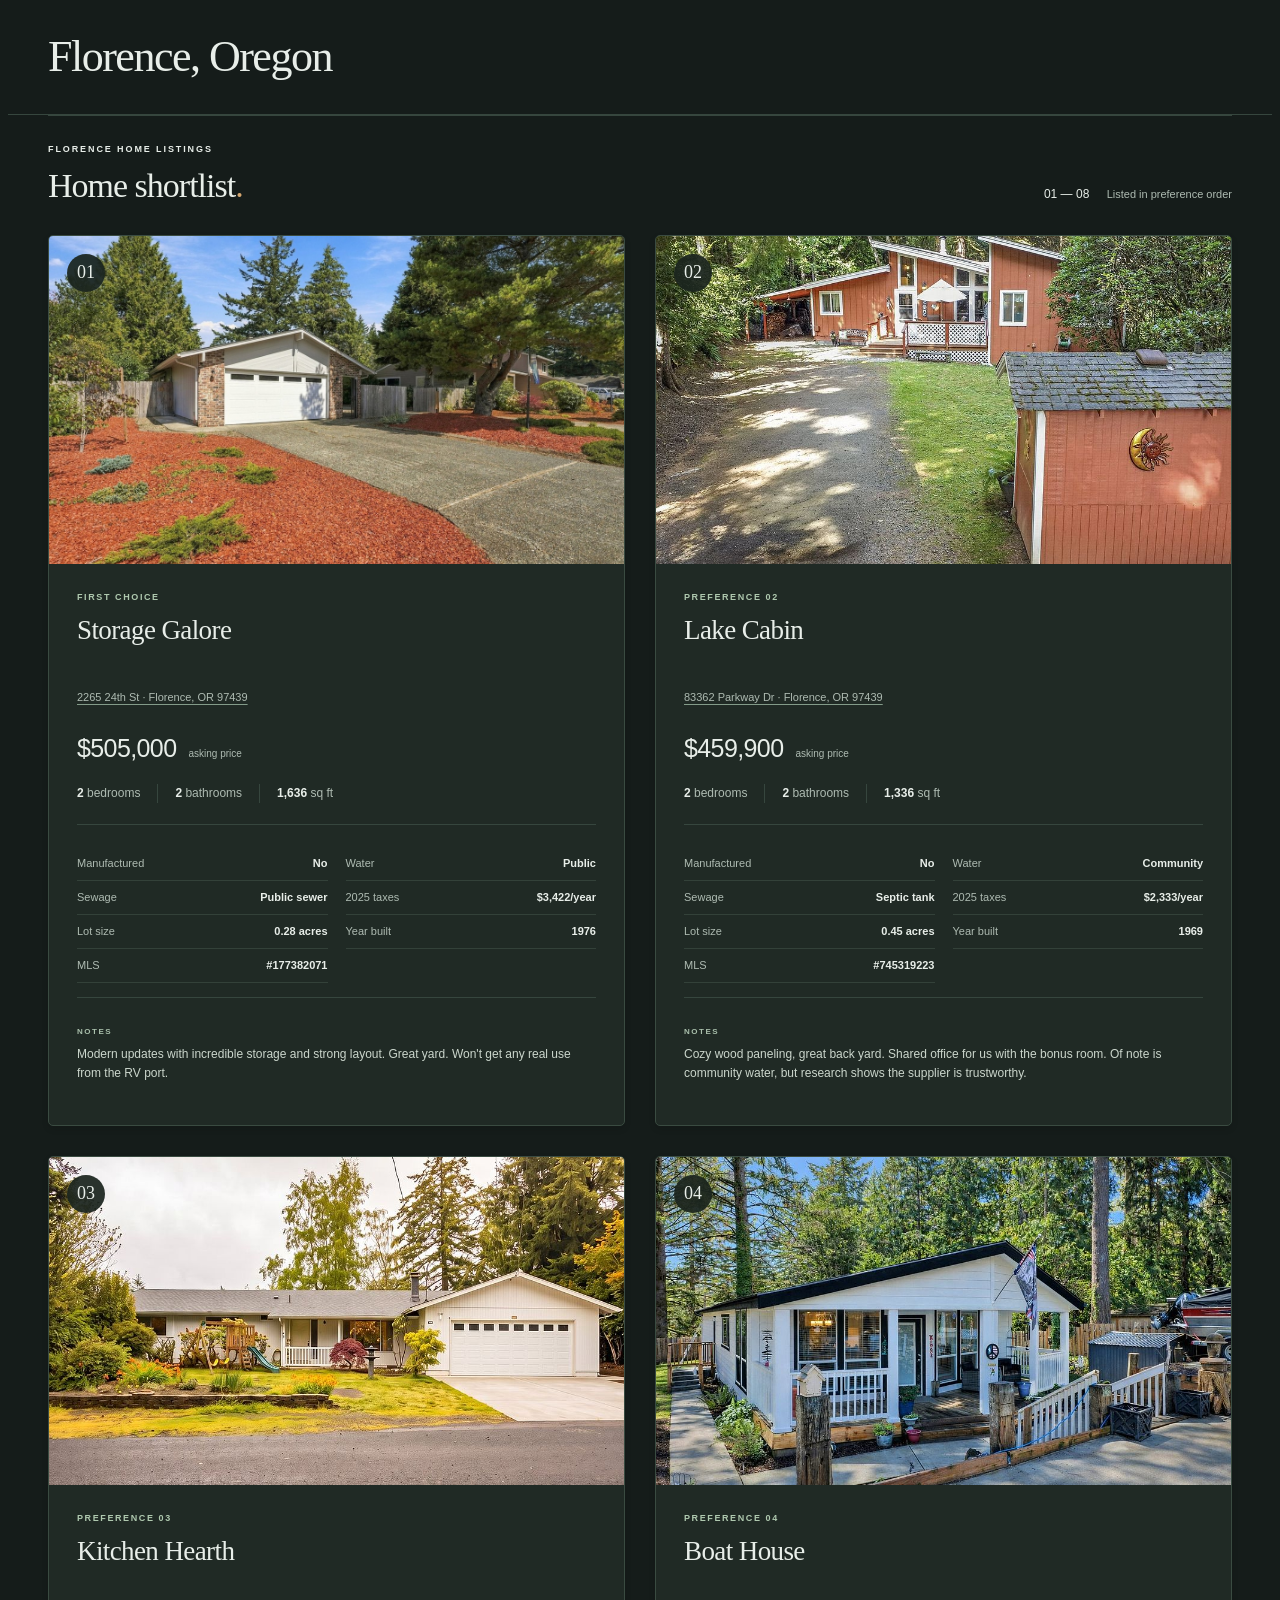
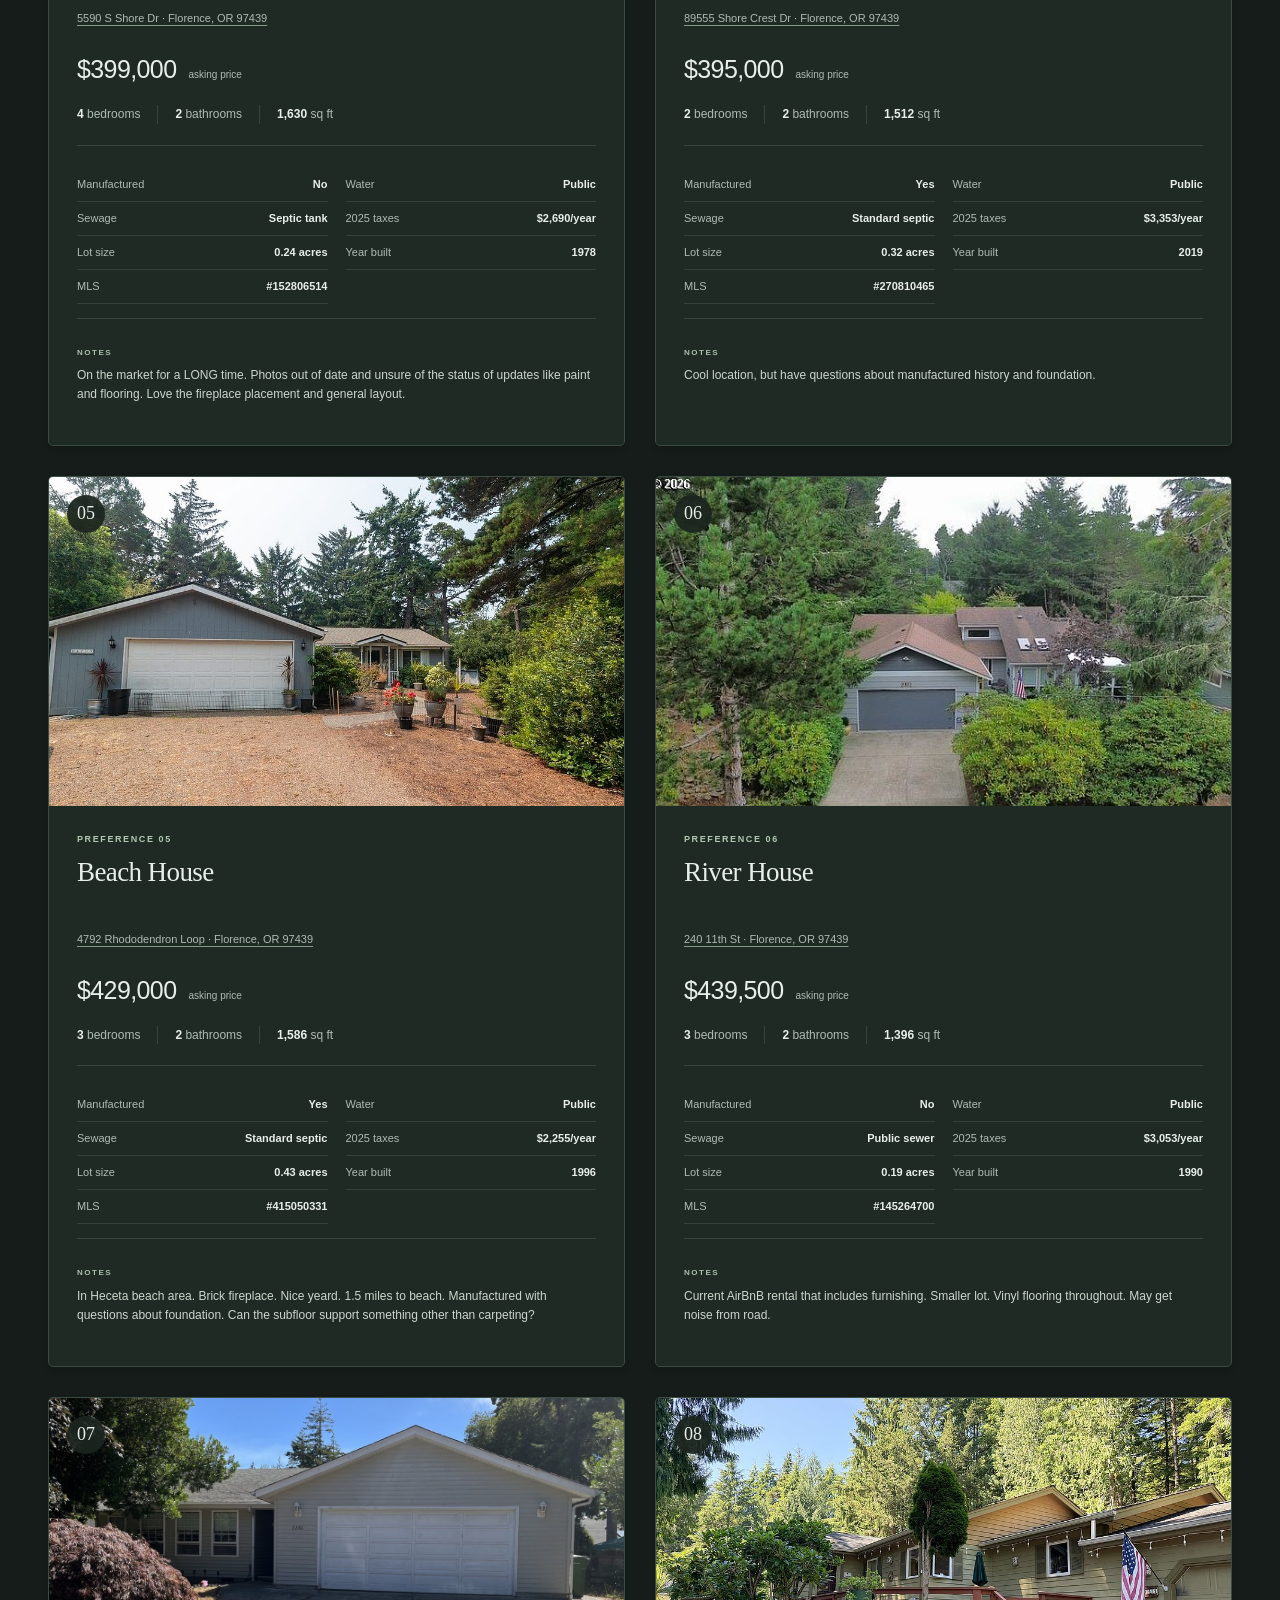
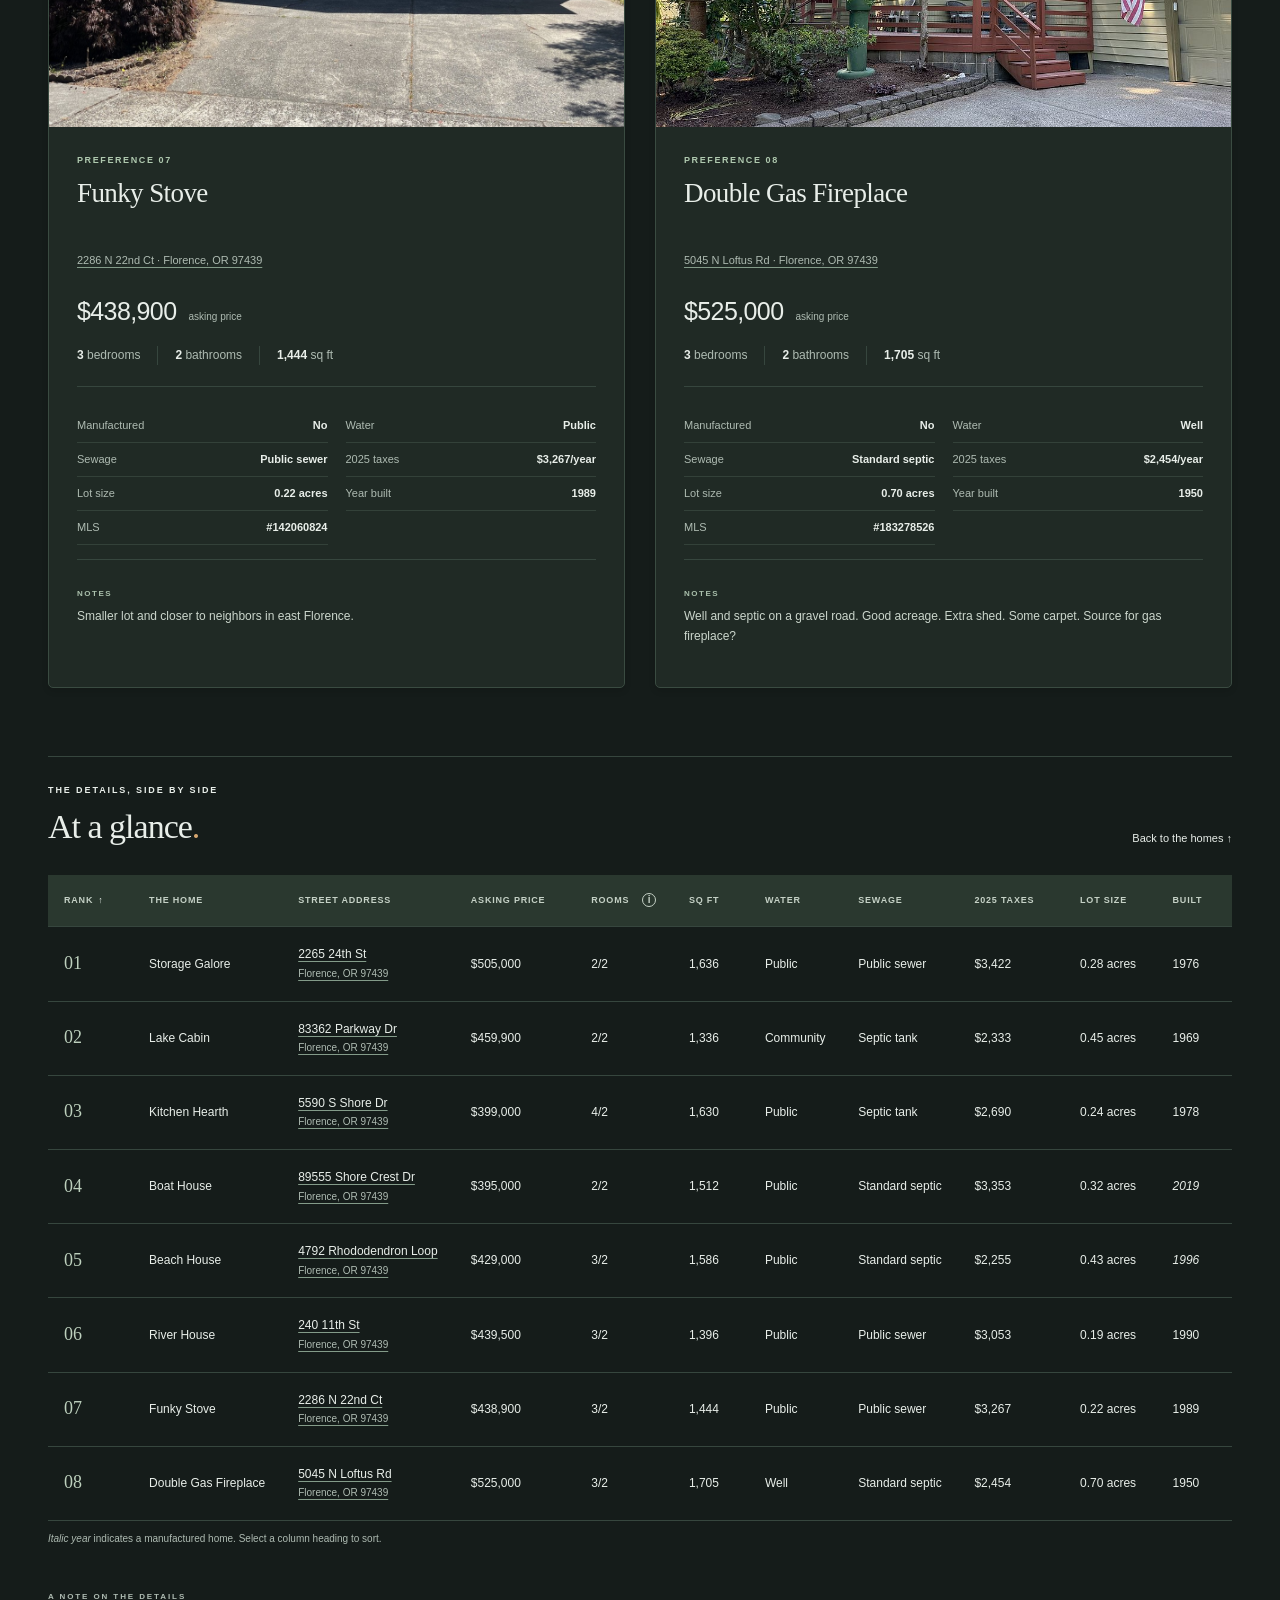
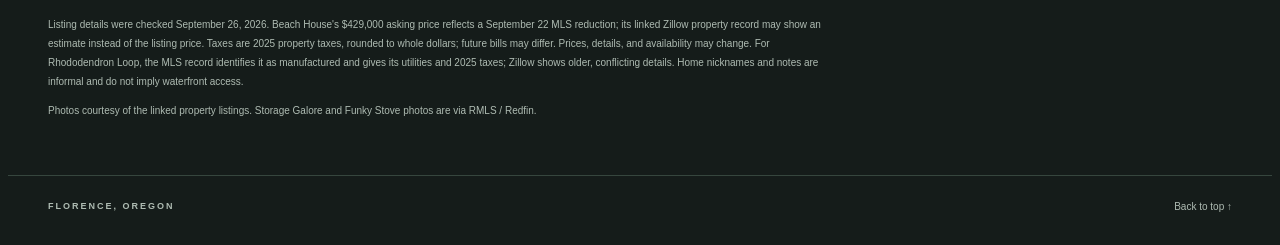
==== commit 5145b75e: "Correct Beach House link and map addresses" ====
--- a/index.html
+++ b/index.html
@@ -1,4 +1,4 @@
-<!doctype html><html lang="en"><head><meta charset="utf-8"><meta name="viewport" content="width=device-width,initial-scale=1"><meta name="theme-color" content="#151c1a"><meta name="description" content="Eight Florence, Oregon homes in preference order. Prices, taxes, lot sizes, water, sewage, and construction details."><title>Florence, Oregon</title><link rel="stylesheet" href="style.css?v=96b680c5d0cf"></head><body><a class="skip" href="#shortlist">Skip to homes</a><header class="simple-header"><h1>Florence, Oregon</h1></header><main><section id="shortlist" class="shortlist"><div class="section-heading"><div><p class="eyebrow">FLORENCE HOME LISTINGS</p><h2>Home shortlist<span>.</span></h2></div><p>01 — 08 <span>Listed in preference order</span></p></div><div class="grid"><article class="home" id="home-1"><div class="photo"><a class="photo-link" href="https://www.zillow.com/homedetails/2265-24th-St-Florence-OR-97439/48439691_zpid/" target="_blank" rel="noopener noreferrer" aria-label="View listing for 2265 24th St (opens in a new tab)"><img src="assets/01.jpg" alt="Listing exterior of 2265 24th St" width="960" height="640" fetchpriority="high"></a><span class="rank">01</span></div><div class="home-body"><div class="eyebrow">FIRST CHOICE</div><h3>Storage Galore</h3><p class="address"><a href="https://www.zillow.com/homedetails/2265-24th-St-Florence-OR-97439/48439691_zpid/" target="_blank" rel="noopener noreferrer">2265 24th St · Florence, OR 97439</a></p><div class="price">$505,000<span>asking price</span></div><div class="facts"><span><b>2</b> bedrooms</span><span><b>2</b> bathrooms</span><span><b>1,636</b> sq ft</span></div><dl class="property-details"><div><dt>Manufactured</dt><dd>No</dd></div><div><dt>Water</dt><dd>Public</dd></div><div><dt>Sewage</dt><dd>Public sewer</dd></div><div><dt>2025 taxes</dt><dd>$3,422/year</dd></div><div><dt>Lot size</dt><dd>0.28 acres</dd></div><div><dt>Year built</dt><dd>1976</dd></div><div><dt>MLS</dt><dd>#177382071</dd></div></dl><div class="note"><span>NOTES</span><p>Modern updates with incredible storage and strong layout. Great yard. Won&#x27;t get any real use from the RV port.</p></div></div></article><article class="home" id="home-2"><div class="photo"><a class="photo-link" href="https://www.zillow.com/homedetails/83362-Parkway-Dr-Florence-OR-97439/48425879_zpid/" target="_blank" rel="noopener noreferrer" aria-label="View listing for 83362 Parkway Dr (opens in a new tab)"><img src="assets/02.jpg" alt="Listing exterior of 83362 Parkway Dr" width="960" height="640" loading="eager"></a><span class="rank">02</span></div><div class="home-body"><div class="eyebrow">PREFERENCE 02</div><h3>Lake Cabin</h3><p class="address"><a href="https://www.zillow.com/homedetails/83362-Parkway-Dr-Florence-OR-97439/48425879_zpid/" target="_blank" rel="noopener noreferrer">83362 Parkway Dr · Florence, OR 97439</a></p><div class="price">$459,900<span>asking price</span></div><div class="facts"><span><b>2</b> bedrooms</span><span><b>2</b> bathrooms</span><span><b>1,336</b> sq ft</span></div><dl class="property-details"><div><dt>Manufactured</dt><dd>No</dd></div><div><dt>Water</dt><dd>Community</dd></div><div><dt>Sewage</dt><dd>Septic tank</dd></div><div><dt>2025 taxes</dt><dd>$2,333/year</dd></div><div><dt>Lot size</dt><dd>0.45 acres</dd></div><div><dt>Year built</dt><dd>1969</dd></div><div><dt>MLS</dt><dd>#745319223</dd></div></dl><div class="note"><span>NOTES</span><p>Cozy wood paneling, great back yard. Shared office for us with the bonus room. Of note is community water, but research shows the supplier is trustworthy.</p></div></div></article><article class="home" id="home-3"><div class="photo"><a class="photo-link" href="https://www.zillow.com/homedetails/5590-S-Shore-Dr-Florence-OR-97439/48406087_zpid/" target="_blank" rel="noopener noreferrer" aria-label="View listing for 5590 S Shore Dr (opens in a new tab)"><img src="assets/03.jpg" alt="Listing exterior of 5590 S Shore Dr" width="960" height="640" loading="eager"></a><span class="rank">03</span></div><div class="home-body"><div class="eyebrow">PREFERENCE 03</div><h3>Kitchen Hearth</h3><p class="address"><a href="https://www.zillow.com/homedetails/5590-S-Shore-Dr-Florence-OR-97439/48406087_zpid/" target="_blank" rel="noopener noreferrer">5590 S Shore Dr · Florence, OR 97439</a></p><div class="price">$399,000<span>asking price</span></div><div class="facts"><span><b>4</b> bedrooms</span><span><b>2</b> bathrooms</span><span><b>1,630</b> sq ft</span></div><dl class="property-details"><div><dt>Manufactured</dt><dd>No</dd></div><div><dt>Water</dt><dd>Public</dd></div><div><dt>Sewage</dt><dd>Septic tank</dd></div><div><dt>2025 taxes</dt><dd>$2,690/year</dd></div><div><dt>Lot size</dt><dd>0.24 acres</dd></div><div><dt>Year built</dt><dd>1978</dd></div><div><dt>MLS</dt><dd>#152806514</dd></div></dl><div class="note"><span>NOTES</span><p>On the market for a LONG time. Photos out of date and unsure of the status of updates like paint and flooring. Love the fireplace placement and general layout.</p></div></div></article><article class="home" id="home-4"><div class="photo"><a class="photo-link" href="https://www.zillow.com/homedetails/89555-Shore-Crest-Dr-Florence-OR-97439/459164352_zpid/" target="_blank" rel="noopener noreferrer" aria-label="View listing for 89555 Shore Crest Dr (opens in a new tab)"><img src="assets/04.jpg" alt="Listing exterior of 89555 Shore Crest Dr" width="960" height="640" loading="eager"></a><span class="rank">04</span></div><div class="home-body"><div class="eyebrow">PREFERENCE 04</div><h3>Boat House</h3><p class="address"><a href="https://www.zillow.com/homedetails/89555-Shore-Crest-Dr-Florence-OR-97439/459164352_zpid/" target="_blank" rel="noopener noreferrer">89555 Shore Crest Dr · Florence, OR 97439</a></p><div class="price">$395,000<span>asking price</span></div><div class="facts"><span><b>2</b> bedrooms</span><span><b>2</b> bathrooms</span><span><b>1,512</b> sq ft</span></div><dl class="property-details"><div><dt>Manufactured</dt><dd>Yes</dd></div><div><dt>Water</dt><dd>Public</dd></div><div><dt>Sewage</dt><dd>Standard septic</dd></div><div><dt>2025 taxes</dt><dd>$3,353/year</dd></div><div><dt>Lot size</dt><dd>0.32 acres</dd></div><div><dt>Year built</dt><dd>2019</dd></div><div><dt>MLS</dt><dd>#270810465</dd></div></dl><div class="note"><span>NOTES</span><p>Cool location, but have questions about manufactured history and foundation.</p></div></div></article><article class="home" id="home-5"><div class="photo"><a class="photo-link" href="https://www.zillow.com/homedetails/4792-Rhododendron-Loop-Florence-OR-97439/48439082_zpid/" target="_blank" rel="noopener noreferrer" aria-label="View listing for 4792 Rhododendron Loop (opens in a new tab)"><img src="assets/05.jpg" alt="Listing exterior of 4792 Rhododendron Loop" width="960" height="640" loading="eager"></a><span class="rank">05</span></div><div class="home-body"><div class="eyebrow">PREFERENCE 05</div><h3>Beach House</h3><p class="address"><a href="https://www.zillow.com/homedetails/4792-Rhododendron-Loop-Florence-OR-97439/48439082_zpid/" target="_blank" rel="noopener noreferrer">4792 Rhododendron Loop · Florence, OR 97439</a></p><div class="price">$429,000<span>asking price</span></div><div class="facts"><span><b>3</b> bedrooms</span><span><b>2</b> bathrooms</span><span><b>1,586</b> sq ft</span></div><dl class="property-details"><div><dt>Manufactured</dt><dd>Yes</dd></div><div><dt>Water</dt><dd>Public</dd></div><div><dt>Sewage</dt><dd>Standard septic</dd></div><div><dt>2025 taxes</dt><dd>$2,255/year</dd></div><div><dt>Lot size</dt><dd>0.43 acres</dd></div><div><dt>Year built</dt><dd>1996</dd></div><div><dt>MLS</dt><dd>#415050331</dd></div></dl><div class="note"><span>NOTES</span><p>In Heceta beach area. Brick fireplace. Nice yeard. 1.5 miles to beach. Manufactured with questions about foundation. Can the subfloor support something other than carpeting?</p></div></div></article><article class="home" id="home-6"><div class="photo"><a class="photo-link" href="https://www.zillow.com/homedetails/240-11th-St-Florence-OR-97439/48422880_zpid/" target="_blank" rel="noopener noreferrer" aria-label="View listing for 240 11th St (opens in a new tab)"><img src="assets/06.jpg" alt="Listing exterior of 240 11th St" width="960" height="640" loading="eager"></a><span class="rank">06</span></div><div class="home-body"><div class="eyebrow">PREFERENCE 06</div><h3>River House</h3><p class="address"><a href="https://www.zillow.com/homedetails/240-11th-St-Florence-OR-97439/48422880_zpid/" target="_blank" rel="noopener noreferrer">240 11th St · Florence, OR 97439</a></p><div class="price">$439,500<span>asking price</span></div><div class="facts"><span><b>3</b> bedrooms</span><span><b>2</b> bathrooms</span><span><b>1,396</b> sq ft</span></div><dl class="property-details"><div><dt>Manufactured</dt><dd>No</dd></div><div><dt>Water</dt><dd>Public</dd></div><div><dt>Sewage</dt><dd>Public sewer</dd></div><div><dt>2025 taxes</dt><dd>$3,053/year</dd></div><div><dt>Lot size</dt><dd>0.19 acres</dd></div><div><dt>Year built</dt><dd>1990</dd></div><div><dt>MLS</dt><dd>#145264700</dd></div></dl><div class="note"><span>NOTES</span><p>Current AirBnB rental that includes furnishing. Smaller lot. Vinyl flooring throughout. May get noise from road.</p></div></div></article><article class="home" id="home-7"><div class="photo"><a class="photo-link" href="https://www.zillow.com/homedetails/2286-N-22nd-Ct-Florence-OR-97439/48454541_zpid/" target="_blank" rel="noopener noreferrer" aria-label="View listing for 2286 N 22nd Ct (opens in a new tab)"><img src="assets/07.jpg" alt="Listing exterior of 2286 N 22nd Ct" width="960" height="640" loading="eager"></a><span class="rank">07</span></div><div class="home-body"><div class="eyebrow">PREFERENCE 07</div><h3>Funky Stove</h3><p class="address"><a href="https://www.zillow.com/homedetails/2286-N-22nd-Ct-Florence-OR-97439/48454541_zpid/" target="_blank" rel="noopener noreferrer">2286 N 22nd Ct · Florence, OR 97439</a></p><div class="price">$438,900<span>asking price</span></div><div class="facts"><span><b>3</b> bedrooms</span><span><b>2</b> bathrooms</span><span><b>1,444</b> sq ft</span></div><dl class="property-details"><div><dt>Manufactured</dt><dd>No</dd></div><div><dt>Water</dt><dd>Public</dd></div><div><dt>Sewage</dt><dd>Public sewer</dd></div><div><dt>2025 taxes</dt><dd>$3,267/year</dd></div><div><dt>Lot size</dt><dd>0.22 acres</dd></div><div><dt>Year built</dt><dd>1989</dd></div><div><dt>MLS</dt><dd>#142060824</dd></div></dl><div class="note"><span>NOTES</span><p>Smaller lot and closer to neighbors in east Florence.</p></div></div></article><article class="home" id="home-8"><div class="photo"><a class="photo-link" href="https://www.zillow.com/homedetails/5045-N-Loftus-Rd-Florence-OR-97439/48425417_zpid/" target="_blank" rel="noopener noreferrer" aria-label="View listing for 5045 N Loftus Rd (opens in a new tab)"><img src="assets/08.jpg" alt="Listing exterior of 5045 N Loftus Rd" width="960" height="640" loading="eager"></a><span class="rank">08</span></div><div class="home-body"><div class="eyebrow">PREFERENCE 08</div><h3>Double Gas Fireplace</h3><p class="address"><a href="https://www.zillow.com/homedetails/5045-N-Loftus-Rd-Florence-OR-97439/48425417_zpid/" target="_blank" rel="noopener noreferrer">5045 N Loftus Rd · Florence, OR 97439</a></p><div class="price">$525,000<span>asking price</span></div><div class="facts"><span><b>3</b> bedrooms</span><span><b>2</b> bathrooms</span><span><b>1,705</b> sq ft</span></div><dl class="property-details"><div><dt>Manufactured</dt><dd>No</dd></div><div><dt>Water</dt><dd>Well</dd></div><div><dt>Sewage</dt><dd>Standard septic</dd></div><div><dt>2025 taxes</dt><dd>$2,454/year</dd></div><div><dt>Lot size</dt><dd>0.70 acres</dd></div><div><dt>Year built</dt><dd>1950</dd></div><div><dt>MLS</dt><dd>#183278526</dd></div></dl><div class="note"><span>NOTES</span><p>Well and septic on a gravel road. Good acreage. Extra shed. Some carpet. Source for gas fireplace?</p></div></div></article></div></section><section id="compare" class="comparison"><div class="section-heading"><div><p class="eyebrow">THE DETAILS, SIDE BY SIDE</p><h2>At a glance<span>.</span></h2></div><a href="#shortlist">Back to the homes ↑</a></div><div class="table-scroll" tabindex="0" role="region" aria-label="Home comparison table, scroll horizontally on small screens"><table><thead><tr><th scope="col" aria-sort="ascending"><button type="button" class="sort-button" data-sort-type="number">Rank</button></th><th scope="col"><button type="button" class="sort-button" data-sort-type="text">The home</button></th><th scope="col"><button type="button" class="sort-button" data-sort-type="text">Street address</button></th><th scope="col"><button type="button" class="sort-button" data-sort-type="number">Asking price</button></th><th scope="col"><button type="button" class="sort-button" data-sort-type="number">Rooms</button><span class="rooms-help" tabindex="0" aria-describedby="rooms-tip" aria-label="Rooms format">i<span id="rooms-tip" class="rooms-tip" role="tooltip">Bedrooms / bathrooms (3/2 means 3 bedrooms, 2 bathrooms)</span></span></th><th scope="col"><button type="button" class="sort-button" data-sort-type="number">Sq ft</button></th><th scope="col"><button type="button" class="sort-button" data-sort-type="text">Water</button></th><th scope="col"><button type="button" class="sort-button" data-sort-type="text">Sewage</button></th><th scope="col"><button type="button" class="sort-button" data-sort-type="number">2025 taxes</button></th><th scope="col"><button type="button" class="sort-button" data-sort-type="number">Lot size</button></th><th scope="col"><button type="button" class="sort-button" data-sort-type="number">Built</button></th></tr></thead><tbody><tr><td class="table-rank" data-sort-value="1">01</td><th scope="row" data-sort-value="Storage Galore"><a href="https://www.zillow.com/homedetails/2265-24th-St-Florence-OR-97439/48439691_zpid/" target="_blank" rel="noopener noreferrer">Storage Galore</a></th><td class="table-address" data-sort-value="2265 24th St"><a href="https://www.zillow.com/homedetails/2265-24th-St-Florence-OR-97439/48439691_zpid/" target="_blank" rel="noopener noreferrer">2265 24th St<br><span class="table-city">Florence, OR 97439</span></a></td><td data-sort-value="505000">$505,000</td><td data-sort-value="202">2/2</td><td data-sort-value="1636">1,636</td><td data-sort-value="Public">Public</td><td data-sort-value="Public sewer">Public sewer</td><td data-sort-value="3422">$3,422</td><td data-sort-value="12197">0.28 acres</td><td data-sort-value="1976">1976</td></tr><tr><td class="table-rank" data-sort-value="2">02</td><th scope="row" data-sort-value="Lake Cabin"><a href="https://www.zillow.com/homedetails/83362-Parkway-Dr-Florence-OR-97439/48425879_zpid/" target="_blank" rel="noopener noreferrer">Lake Cabin</a></th><td class="table-address" data-sort-value="83362 Parkway Dr"><a href="https://www.zillow.com/homedetails/83362-Parkway-Dr-Florence-OR-97439/48425879_zpid/" target="_blank" rel="noopener noreferrer">83362 Parkway Dr<br><span class="table-city">Florence, OR 97439</span></a></td><td data-sort-value="459900">$459,900</td><td data-sort-value="202">2/2</td><td data-sort-value="1336">1,336</td><td data-sort-value="Community">Community</td><td data-sort-value="Septic tank">Septic tank</td><td data-sort-value="2333">$2,333</td><td data-sort-value="19602">0.45 acres</td><td data-sort-value="1969">1969</td></tr><tr><td class="table-rank" data-sort-value="3">03</td><th scope="row" data-sort-value="Kitchen Hearth"><a href="https://www.zillow.com/homedetails/5590-S-Shore-Dr-Florence-OR-97439/48406087_zpid/" target="_blank" rel="noopener noreferrer">Kitchen Hearth</a></th><td class="table-address" data-sort-value="5590 S Shore Dr"><a href="https://www.zillow.com/homedetails/5590-S-Shore-Dr-Florence-OR-97439/48406087_zpid/" target="_blank" rel="noopener noreferrer">5590 S Shore Dr<br><span class="table-city">Florence, OR 97439</span></a></td><td data-sort-value="399000">$399,000</td><td data-sort-value="402">4/2</td><td data-sort-value="1630">1,630</td><td data-sort-value="Public">Public</td><td data-sort-value="Septic tank">Septic tank</td><td data-sort-value="2690">$2,690</td><td data-sort-value="10454">0.24 acres</td><td data-sort-value="1978">1978</td></tr><tr><td class="table-rank" data-sort-value="4">04</td><th scope="row" data-sort-value="Boat House"><a href="https://www.zillow.com/homedetails/89555-Shore-Crest-Dr-Florence-OR-97439/459164352_zpid/" target="_blank" rel="noopener noreferrer">Boat House</a></th><td class="table-address" data-sort-value="89555 Shore Crest Dr"><a href="https://www.zillow.com/homedetails/89555-Shore-Crest-Dr-Florence-OR-97439/459164352_zpid/" target="_blank" rel="noopener noreferrer">89555 Shore Crest Dr<br><span class="table-city">Florence, OR 97439</span></a></td><td data-sort-value="395000">$395,000</td><td data-sort-value="202">2/2</td><td data-sort-value="1512">1,512</td><td data-sort-value="Public">Public</td><td data-sort-value="Standard septic">Standard septic</td><td data-sort-value="3353">$3,353</td><td data-sort-value="13939">0.32 acres</td><td data-sort-value="2019"><em title="Manufactured home">2019</em></td></tr><tr><td class="table-rank" data-sort-value="5">05</td><th scope="row" data-sort-value="Beach House"><a href="https://www.zillow.com/homedetails/4792-Rhododendron-Loop-Florence-OR-97439/48439082_zpid/" target="_blank" rel="noopener noreferrer">Beach House</a></th><td class="table-address" data-sort-value="4792 Rhododendron Loop"><a href="https://www.zillow.com/homedetails/4792-Rhododendron-Loop-Florence-OR-97439/48439082_zpid/" target="_blank" rel="noopener noreferrer">4792 Rhododendron Loop<br><span class="table-city">Florence, OR 97439</span></a></td><td data-sort-value="429000">$429,000</td><td data-sort-value="302">3/2</td><td data-sort-value="1586">1,586</td><td data-sort-value="Public">Public</td><td data-sort-value="Standard septic">Standard septic</td><td data-sort-value="2255">$2,255</td><td data-sort-value="18731">0.43 acres</td><td data-sort-value="1996"><em title="Manufactured home">1996</em></td></tr><tr><td class="table-rank" data-sort-value="6">06</td><th scope="row" data-sort-value="River House"><a href="https://www.zillow.com/homedetails/240-11th-St-Florence-OR-97439/48422880_zpid/" target="_blank" rel="noopener noreferrer">River House</a></th><td class="table-address" data-sort-value="240 11th St"><a href="https://www.zillow.com/homedetails/240-11th-St-Florence-OR-97439/48422880_zpid/" target="_blank" rel="noopener noreferrer">240 11th St<br><span class="table-city">Florence, OR 97439</span></a></td><td data-sort-value="439500">$439,500</td><td data-sort-value="302">3/2</td><td data-sort-value="1396">1,396</td><td data-sort-value="Public">Public</td><td data-sort-value="Public sewer">Public sewer</td><td data-sort-value="3053">$3,053</td><td data-sort-value="8276">0.19 acres</td><td data-sort-value="1990">1990</td></tr><tr><td class="table-rank" data-sort-value="7">07</td><th scope="row" data-sort-value="Funky Stove"><a href="https://www.zillow.com/homedetails/2286-N-22nd-Ct-Florence-OR-97439/48454541_zpid/" target="_blank" rel="noopener noreferrer">Funky Stove</a></th><td class="table-address" data-sort-value="2286 N 22nd Ct"><a href="https://www.zillow.com/homedetails/2286-N-22nd-Ct-Florence-OR-97439/48454541_zpid/" target="_blank" rel="noopener noreferrer">2286 N 22nd Ct<br><span class="table-city">Florence, OR 97439</span></a></td><td data-sort-value="438900">$438,900</td><td data-sort-value="302">3/2</td><td data-sort-value="1444">1,444</td><td data-sort-value="Public">Public</td><td data-sort-value="Public sewer">Public sewer</td><td data-sort-value="3267">$3,267</td><td data-sort-value="9583">0.22 acres</td><td data-sort-value="1989">1989</td></tr><tr><td class="table-rank" data-sort-value="8">08</td><th scope="row" data-sort-value="Double Gas Fireplace"><a href="https://www.zillow.com/homedetails/5045-N-Loftus-Rd-Florence-OR-97439/48425417_zpid/" target="_blank" rel="noopener noreferrer">Double Gas Fireplace</a></th><td class="table-address" data-sort-value="5045 N Loftus Rd"><a href="https://www.zillow.com/homedetails/5045-N-Loftus-Rd-Florence-OR-97439/48425417_zpid/" target="_blank" rel="noopener noreferrer">5045 N Loftus Rd<br><span class="table-city">Florence, OR 97439</span></a></td><td data-sort-value="525000">$525,000</td><td data-sort-value="302">3/2</td><td data-sort-value="1705">1,705</td><td data-sort-value="Well">Well</td><td data-sort-value="Standard septic">Standard septic</td><td data-sort-value="2454">$2,454</td><td data-sort-value="30492">0.70 acres</td><td data-sort-value="1950">1950</td></tr></tbody></table></div><p class="table-note"><em>Italic year</em> indicates a manufactured home. Select a column heading to sort.</p></section><aside class="details"><span class="eyebrow">A NOTE ON THE DETAILS</span><p>Listing details were checked September 26, 2026. Beach House's $429,000 asking price reflects a September 22 reduction shown in Zillow search results and the listing broker's MLS record; its Zillow detail page may still show the earlier $439,000 price. Taxes are 2025 property taxes, rounded to whole dollars; future bills may differ. Prices, details, and availability may change. For Rhododendron Loop, the linked MLS listing identifies it as manufactured and gives its utilities and 2025 taxes; Zillow shows older, conflicting details. Home nicknames and notes are informal and do not imply waterfront access.</p><p>Photos courtesy of the linked property listings. Storage Galore and Funky Stove photos are via RMLS / Redfin.</p></aside></main><footer><span>FLORENCE, OREGON</span><a href="#">Back to top ↑</a></footer><script>
+<!doctype html><html lang="en"><head><meta charset="utf-8"><meta name="viewport" content="width=device-width,initial-scale=1"><meta name="theme-color" content="#151c1a"><meta name="description" content="Eight Florence, Oregon homes in preference order. Prices, taxes, lot sizes, water, sewage, and construction details."><title>Florence, Oregon</title><link rel="stylesheet" href="style.css?v=96b680c5d0cf"></head><body><a class="skip" href="#shortlist">Skip to homes</a><header class="simple-header"><h1>Florence, Oregon</h1></header><main><section id="shortlist" class="shortlist"><div class="section-heading"><div><p class="eyebrow">FLORENCE HOME LISTINGS</p><h2>Home shortlist<span>.</span></h2></div><p>01 — 08 <span>Listed in preference order</span></p></div><div class="grid"><article class="home" id="home-1"><div class="photo"><a class="photo-link" href="https://www.zillow.com/homedetails/2265-24th-St-Florence-OR-97439/48439691_zpid/" target="_blank" rel="noopener noreferrer" aria-label="View listing for 2265 24th St (opens in a new tab)"><img src="assets/01.jpg" alt="Listing exterior of 2265 24th St" width="960" height="640" fetchpriority="high"></a><span class="rank">01</span></div><div class="home-body"><div class="eyebrow">FIRST CHOICE</div><h3>Storage Galore</h3><p class="address"><a href="https://www.google.com/maps/search/?api=1&amp;query=2265%2024th%20St%2C%20Florence%2C%20OR%2097439" target="_blank" rel="noopener noreferrer">2265 24th St · Florence, OR 97439</a></p><div class="price">$505,000<span>asking price</span></div><div class="facts"><span><b>2</b> bedrooms</span><span><b>2</b> bathrooms</span><span><b>1,636</b> sq ft</span></div><dl class="property-details"><div><dt>Manufactured</dt><dd>No</dd></div><div><dt>Water</dt><dd>Public</dd></div><div><dt>Sewage</dt><dd>Public sewer</dd></div><div><dt>2025 taxes</dt><dd>$3,422/year</dd></div><div><dt>Lot size</dt><dd>0.28 acres</dd></div><div><dt>Year built</dt><dd>1976</dd></div><div><dt>MLS</dt><dd>#177382071</dd></div></dl><div class="note"><span>NOTES</span><p>Modern updates with incredible storage and strong layout. Great yard. Won&#x27;t get any real use from the RV port.</p></div></div></article><article class="home" id="home-2"><div class="photo"><a class="photo-link" href="https://www.zillow.com/homedetails/83362-Parkway-Dr-Florence-OR-97439/48425879_zpid/" target="_blank" rel="noopener noreferrer" aria-label="View listing for 83362 Parkway Dr (opens in a new tab)"><img src="assets/02.jpg" alt="Listing exterior of 83362 Parkway Dr" width="960" height="640" loading="eager"></a><span class="rank">02</span></div><div class="home-body"><div class="eyebrow">PREFERENCE 02</div><h3>Lake Cabin</h3><p class="address"><a href="https://www.google.com/maps/search/?api=1&amp;query=83362%20Parkway%20Dr%2C%20Florence%2C%20OR%2097439" target="_blank" rel="noopener noreferrer">83362 Parkway Dr · Florence, OR 97439</a></p><div class="price">$459,900<span>asking price</span></div><div class="facts"><span><b>2</b> bedrooms</span><span><b>2</b> bathrooms</span><span><b>1,336</b> sq ft</span></div><dl class="property-details"><div><dt>Manufactured</dt><dd>No</dd></div><div><dt>Water</dt><dd>Community</dd></div><div><dt>Sewage</dt><dd>Septic tank</dd></div><div><dt>2025 taxes</dt><dd>$2,333/year</dd></div><div><dt>Lot size</dt><dd>0.45 acres</dd></div><div><dt>Year built</dt><dd>1969</dd></div><div><dt>MLS</dt><dd>#745319223</dd></div></dl><div class="note"><span>NOTES</span><p>Cozy wood paneling, great back yard. Shared office for us with the bonus room. Of note is community water, but research shows the supplier is trustworthy.</p></div></div></article><article class="home" id="home-3"><div class="photo"><a class="photo-link" href="https://www.zillow.com/homedetails/5590-S-Shore-Dr-Florence-OR-97439/48406087_zpid/" target="_blank" rel="noopener noreferrer" aria-label="View listing for 5590 S Shore Dr (opens in a new tab)"><img src="assets/03.jpg" alt="Listing exterior of 5590 S Shore Dr" width="960" height="640" loading="eager"></a><span class="rank">03</span></div><div class="home-body"><div class="eyebrow">PREFERENCE 03</div><h3>Kitchen Hearth</h3><p class="address"><a href="https://www.google.com/maps/search/?api=1&amp;query=5590%20S%20Shore%20Dr%2C%20Florence%2C%20OR%2097439" target="_blank" rel="noopener noreferrer">5590 S Shore Dr · Florence, OR 97439</a></p><div class="price">$399,000<span>asking price</span></div><div class="facts"><span><b>4</b> bedrooms</span><span><b>2</b> bathrooms</span><span><b>1,630</b> sq ft</span></div><dl class="property-details"><div><dt>Manufactured</dt><dd>No</dd></div><div><dt>Water</dt><dd>Public</dd></div><div><dt>Sewage</dt><dd>Septic tank</dd></div><div><dt>2025 taxes</dt><dd>$2,690/year</dd></div><div><dt>Lot size</dt><dd>0.24 acres</dd></div><div><dt>Year built</dt><dd>1978</dd></div><div><dt>MLS</dt><dd>#152806514</dd></div></dl><div class="note"><span>NOTES</span><p>On the market for a LONG time. Photos out of date and unsure of the status of updates like paint and flooring. Love the fireplace placement and general layout.</p></div></div></article><article class="home" id="home-4"><div class="photo"><a class="photo-link" href="https://www.zillow.com/homedetails/89555-Shore-Crest-Dr-Florence-OR-97439/459164352_zpid/" target="_blank" rel="noopener noreferrer" aria-label="View listing for 89555 Shore Crest Dr (opens in a new tab)"><img src="assets/04.jpg" alt="Listing exterior of 89555 Shore Crest Dr" width="960" height="640" loading="eager"></a><span class="rank">04</span></div><div class="home-body"><div class="eyebrow">PREFERENCE 04</div><h3>Boat House</h3><p class="address"><a href="https://www.google.com/maps/search/?api=1&amp;query=89555%20Shore%20Crest%20Dr%2C%20Florence%2C%20OR%2097439" target="_blank" rel="noopener noreferrer">89555 Shore Crest Dr · Florence, OR 97439</a></p><div class="price">$395,000<span>asking price</span></div><div class="facts"><span><b>2</b> bedrooms</span><span><b>2</b> bathrooms</span><span><b>1,512</b> sq ft</span></div><dl class="property-details"><div><dt>Manufactured</dt><dd>Yes</dd></div><div><dt>Water</dt><dd>Public</dd></div><div><dt>Sewage</dt><dd>Standard septic</dd></div><div><dt>2025 taxes</dt><dd>$3,353/year</dd></div><div><dt>Lot size</dt><dd>0.32 acres</dd></div><div><dt>Year built</dt><dd>2019</dd></div><div><dt>MLS</dt><dd>#270810465</dd></div></dl><div class="note"><span>NOTES</span><p>Cool location, but have questions about manufactured history and foundation.</p></div></div></article><article class="home" id="home-5"><div class="photo"><a class="photo-link" href="https://www.zillow.com/homedetails/4792-Rhododendron-Loop-Florence-OR-97439/306216648_zpid/" target="_blank" rel="noopener noreferrer" aria-label="View listing for 4792 Rhododendron Loop (opens in a new tab)"><img src="assets/05.jpg" alt="Listing exterior of 4792 Rhododendron Loop" width="960" height="640" loading="eager"></a><span class="rank">05</span></div><div class="home-body"><div class="eyebrow">PREFERENCE 05</div><h3>Beach House</h3><p class="address"><a href="https://www.google.com/maps/search/?api=1&amp;query=4792%20Rhododendron%20Loop%2C%20Florence%2C%20OR%2097439" target="_blank" rel="noopener noreferrer">4792 Rhododendron Loop · Florence, OR 97439</a></p><div class="price">$429,000<span>asking price</span></div><div class="facts"><span><b>3</b> bedrooms</span><span><b>2</b> bathrooms</span><span><b>1,586</b> sq ft</span></div><dl class="property-details"><div><dt>Manufactured</dt><dd>Yes</dd></div><div><dt>Water</dt><dd>Public</dd></div><div><dt>Sewage</dt><dd>Standard septic</dd></div><div><dt>2025 taxes</dt><dd>$2,255/year</dd></div><div><dt>Lot size</dt><dd>0.43 acres</dd></div><div><dt>Year built</dt><dd>1996</dd></div><div><dt>MLS</dt><dd>#415050331</dd></div></dl><div class="note"><span>NOTES</span><p>In Heceta beach area. Brick fireplace. Nice yeard. 1.5 miles to beach. Manufactured with questions about foundation. Can the subfloor support something other than carpeting?</p></div></div></article><article class="home" id="home-6"><div class="photo"><a class="photo-link" href="https://www.zillow.com/homedetails/240-11th-St-Florence-OR-97439/48422880_zpid/" target="_blank" rel="noopener noreferrer" aria-label="View listing for 240 11th St (opens in a new tab)"><img src="assets/06.jpg" alt="Listing exterior of 240 11th St" width="960" height="640" loading="eager"></a><span class="rank">06</span></div><div class="home-body"><div class="eyebrow">PREFERENCE 06</div><h3>River House</h3><p class="address"><a href="https://www.google.com/maps/search/?api=1&amp;query=240%2011th%20St%2C%20Florence%2C%20OR%2097439" target="_blank" rel="noopener noreferrer">240 11th St · Florence, OR 97439</a></p><div class="price">$439,500<span>asking price</span></div><div class="facts"><span><b>3</b> bedrooms</span><span><b>2</b> bathrooms</span><span><b>1,396</b> sq ft</span></div><dl class="property-details"><div><dt>Manufactured</dt><dd>No</dd></div><div><dt>Water</dt><dd>Public</dd></div><div><dt>Sewage</dt><dd>Public sewer</dd></div><div><dt>2025 taxes</dt><dd>$3,053/year</dd></div><div><dt>Lot size</dt><dd>0.19 acres</dd></div><div><dt>Year built</dt><dd>1990</dd></div><div><dt>MLS</dt><dd>#145264700</dd></div></dl><div class="note"><span>NOTES</span><p>Current AirBnB rental that includes furnishing. Smaller lot. Vinyl flooring throughout. May get noise from road.</p></div></div></article><article class="home" id="home-7"><div class="photo"><a class="photo-link" href="https://www.zillow.com/homedetails/2286-N-22nd-Ct-Florence-OR-97439/48454541_zpid/" target="_blank" rel="noopener noreferrer" aria-label="View listing for 2286 N 22nd Ct (opens in a new tab)"><img src="assets/07.jpg" alt="Listing exterior of 2286 N 22nd Ct" width="960" height="640" loading="eager"></a><span class="rank">07</span></div><div class="home-body"><div class="eyebrow">PREFERENCE 07</div><h3>Funky Stove</h3><p class="address"><a href="https://www.google.com/maps/search/?api=1&amp;query=2286%20N%2022nd%20Ct%2C%20Florence%2C%20OR%2097439" target="_blank" rel="noopener noreferrer">2286 N 22nd Ct · Florence, OR 97439</a></p><div class="price">$438,900<span>asking price</span></div><div class="facts"><span><b>3</b> bedrooms</span><span><b>2</b> bathrooms</span><span><b>1,444</b> sq ft</span></div><dl class="property-details"><div><dt>Manufactured</dt><dd>No</dd></div><div><dt>Water</dt><dd>Public</dd></div><div><dt>Sewage</dt><dd>Public sewer</dd></div><div><dt>2025 taxes</dt><dd>$3,267/year</dd></div><div><dt>Lot size</dt><dd>0.22 acres</dd></div><div><dt>Year built</dt><dd>1989</dd></div><div><dt>MLS</dt><dd>#142060824</dd></div></dl><div class="note"><span>NOTES</span><p>Smaller lot and closer to neighbors in east Florence.</p></div></div></article><article class="home" id="home-8"><div class="photo"><a class="photo-link" href="https://www.zillow.com/homedetails/5045-N-Loftus-Rd-Florence-OR-97439/48425417_zpid/" target="_blank" rel="noopener noreferrer" aria-label="View listing for 5045 N Loftus Rd (opens in a new tab)"><img src="assets/08.jpg" alt="Listing exterior of 5045 N Loftus Rd" width="960" height="640" loading="eager"></a><span class="rank">08</span></div><div class="home-body"><div class="eyebrow">PREFERENCE 08</div><h3>Double Gas Fireplace</h3><p class="address"><a href="https://www.google.com/maps/search/?api=1&amp;query=5045%20N%20Loftus%20Rd%2C%20Florence%2C%20OR%2097439" target="_blank" rel="noopener noreferrer">5045 N Loftus Rd · Florence, OR 97439</a></p><div class="price">$525,000<span>asking price</span></div><div class="facts"><span><b>3</b> bedrooms</span><span><b>2</b> bathrooms</span><span><b>1,705</b> sq ft</span></div><dl class="property-details"><div><dt>Manufactured</dt><dd>No</dd></div><div><dt>Water</dt><dd>Well</dd></div><div><dt>Sewage</dt><dd>Standard septic</dd></div><div><dt>2025 taxes</dt><dd>$2,454/year</dd></div><div><dt>Lot size</dt><dd>0.70 acres</dd></div><div><dt>Year built</dt><dd>1950</dd></div><div><dt>MLS</dt><dd>#183278526</dd></div></dl><div class="note"><span>NOTES</span><p>Well and septic on a gravel road. Good acreage. Extra shed. Some carpet. Source for gas fireplace?</p></div></div></article></div></section><section id="compare" class="comparison"><div class="section-heading"><div><p class="eyebrow">THE DETAILS, SIDE BY SIDE</p><h2>At a glance<span>.</span></h2></div><a href="#shortlist">Back to the homes ↑</a></div><div class="table-scroll" tabindex="0" role="region" aria-label="Home comparison table, scroll horizontally on small screens"><table><thead><tr><th scope="col" aria-sort="ascending"><button type="button" class="sort-button" data-sort-type="number">Rank</button></th><th scope="col"><button type="button" class="sort-button" data-sort-type="text">The home</button></th><th scope="col"><button type="button" class="sort-button" data-sort-type="text">Street address</button></th><th scope="col"><button type="button" class="sort-button" data-sort-type="number">Asking price</button></th><th scope="col"><button type="button" class="sort-button" data-sort-type="number">Rooms</button><span class="rooms-help" tabindex="0" aria-describedby="rooms-tip" aria-label="Rooms format">i<span id="rooms-tip" class="rooms-tip" role="tooltip">Bedrooms / bathrooms (3/2 means 3 bedrooms, 2 bathrooms)</span></span></th><th scope="col"><button type="button" class="sort-button" data-sort-type="number">Sq ft</button></th><th scope="col"><button type="button" class="sort-button" data-sort-type="text">Water</button></th><th scope="col"><button type="button" class="sort-button" data-sort-type="text">Sewage</button></th><th scope="col"><button type="button" class="sort-button" data-sort-type="number">2025 taxes</button></th><th scope="col"><button type="button" class="sort-button" data-sort-type="number">Lot size</button></th><th scope="col"><button type="button" class="sort-button" data-sort-type="number">Built</button></th></tr></thead><tbody><tr><td class="table-rank" data-sort-value="1">01</td><th scope="row" data-sort-value="Storage Galore"><a href="https://www.zillow.com/homedetails/2265-24th-St-Florence-OR-97439/48439691_zpid/" target="_blank" rel="noopener noreferrer">Storage Galore</a></th><td class="table-address" data-sort-value="2265 24th St"><a href="https://www.google.com/maps/search/?api=1&amp;query=2265%2024th%20St%2C%20Florence%2C%20OR%2097439" target="_blank" rel="noopener noreferrer">2265 24th St<br><span class="table-city">Florence, OR 97439</span></a></td><td data-sort-value="505000">$505,000</td><td data-sort-value="202">2/2</td><td data-sort-value="1636">1,636</td><td data-sort-value="Public">Public</td><td data-sort-value="Public sewer">Public sewer</td><td data-sort-value="3422">$3,422</td><td data-sort-value="12197">0.28 acres</td><td data-sort-value="1976">1976</td></tr><tr><td class="table-rank" data-sort-value="2">02</td><th scope="row" data-sort-value="Lake Cabin"><a href="https://www.zillow.com/homedetails/83362-Parkway-Dr-Florence-OR-97439/48425879_zpid/" target="_blank" rel="noopener noreferrer">Lake Cabin</a></th><td class="table-address" data-sort-value="83362 Parkway Dr"><a href="https://www.google.com/maps/search/?api=1&amp;query=83362%20Parkway%20Dr%2C%20Florence%2C%20OR%2097439" target="_blank" rel="noopener noreferrer">83362 Parkway Dr<br><span class="table-city">Florence, OR 97439</span></a></td><td data-sort-value="459900">$459,900</td><td data-sort-value="202">2/2</td><td data-sort-value="1336">1,336</td><td data-sort-value="Community">Community</td><td data-sort-value="Septic tank">Septic tank</td><td data-sort-value="2333">$2,333</td><td data-sort-value="19602">0.45 acres</td><td data-sort-value="1969">1969</td></tr><tr><td class="table-rank" data-sort-value="3">03</td><th scope="row" data-sort-value="Kitchen Hearth"><a href="https://www.zillow.com/homedetails/5590-S-Shore-Dr-Florence-OR-97439/48406087_zpid/" target="_blank" rel="noopener noreferrer">Kitchen Hearth</a></th><td class="table-address" data-sort-value="5590 S Shore Dr"><a href="https://www.google.com/maps/search/?api=1&amp;query=5590%20S%20Shore%20Dr%2C%20Florence%2C%20OR%2097439" target="_blank" rel="noopener noreferrer">5590 S Shore Dr<br><span class="table-city">Florence, OR 97439</span></a></td><td data-sort-value="399000">$399,000</td><td data-sort-value="402">4/2</td><td data-sort-value="1630">1,630</td><td data-sort-value="Public">Public</td><td data-sort-value="Septic tank">Septic tank</td><td data-sort-value="2690">$2,690</td><td data-sort-value="10454">0.24 acres</td><td data-sort-value="1978">1978</td></tr><tr><td class="table-rank" data-sort-value="4">04</td><th scope="row" data-sort-value="Boat House"><a href="https://www.zillow.com/homedetails/89555-Shore-Crest-Dr-Florence-OR-97439/459164352_zpid/" target="_blank" rel="noopener noreferrer">Boat House</a></th><td class="table-address" data-sort-value="89555 Shore Crest Dr"><a href="https://www.google.com/maps/search/?api=1&amp;query=89555%20Shore%20Crest%20Dr%2C%20Florence%2C%20OR%2097439" target="_blank" rel="noopener noreferrer">89555 Shore Crest Dr<br><span class="table-city">Florence, OR 97439</span></a></td><td data-sort-value="395000">$395,000</td><td data-sort-value="202">2/2</td><td data-sort-value="1512">1,512</td><td data-sort-value="Public">Public</td><td data-sort-value="Standard septic">Standard septic</td><td data-sort-value="3353">$3,353</td><td data-sort-value="13939">0.32 acres</td><td data-sort-value="2019"><em title="Manufactured home">2019</em></td></tr><tr><td class="table-rank" data-sort-value="5">05</td><th scope="row" data-sort-value="Beach House"><a href="https://www.zillow.com/homedetails/4792-Rhododendron-Loop-Florence-OR-97439/306216648_zpid/" target="_blank" rel="noopener noreferrer">Beach House</a></th><td class="table-address" data-sort-value="4792 Rhododendron Loop"><a href="https://www.google.com/maps/search/?api=1&amp;query=4792%20Rhododendron%20Loop%2C%20Florence%2C%20OR%2097439" target="_blank" rel="noopener noreferrer">4792 Rhododendron Loop<br><span class="table-city">Florence, OR 97439</span></a></td><td data-sort-value="429000">$429,000</td><td data-sort-value="302">3/2</td><td data-sort-value="1586">1,586</td><td data-sort-value="Public">Public</td><td data-sort-value="Standard septic">Standard septic</td><td data-sort-value="2255">$2,255</td><td data-sort-value="18731">0.43 acres</td><td data-sort-value="1996"><em title="Manufactured home">1996</em></td></tr><tr><td class="table-rank" data-sort-value="6">06</td><th scope="row" data-sort-value="River House"><a href="https://www.zillow.com/homedetails/240-11th-St-Florence-OR-97439/48422880_zpid/" target="_blank" rel="noopener noreferrer">River House</a></th><td class="table-address" data-sort-value="240 11th St"><a href="https://www.google.com/maps/search/?api=1&amp;query=240%2011th%20St%2C%20Florence%2C%20OR%2097439" target="_blank" rel="noopener noreferrer">240 11th St<br><span class="table-city">Florence, OR 97439</span></a></td><td data-sort-value="439500">$439,500</td><td data-sort-value="302">3/2</td><td data-sort-value="1396">1,396</td><td data-sort-value="Public">Public</td><td data-sort-value="Public sewer">Public sewer</td><td data-sort-value="3053">$3,053</td><td data-sort-value="8276">0.19 acres</td><td data-sort-value="1990">1990</td></tr><tr><td class="table-rank" data-sort-value="7">07</td><th scope="row" data-sort-value="Funky Stove"><a href="https://www.zillow.com/homedetails/2286-N-22nd-Ct-Florence-OR-97439/48454541_zpid/" target="_blank" rel="noopener noreferrer">Funky Stove</a></th><td class="table-address" data-sort-value="2286 N 22nd Ct"><a href="https://www.google.com/maps/search/?api=1&amp;query=2286%20N%2022nd%20Ct%2C%20Florence%2C%20OR%2097439" target="_blank" rel="noopener noreferrer">2286 N 22nd Ct<br><span class="table-city">Florence, OR 97439</span></a></td><td data-sort-value="438900">$438,900</td><td data-sort-value="302">3/2</td><td data-sort-value="1444">1,444</td><td data-sort-value="Public">Public</td><td data-sort-value="Public sewer">Public sewer</td><td data-sort-value="3267">$3,267</td><td data-sort-value="9583">0.22 acres</td><td data-sort-value="1989">1989</td></tr><tr><td class="table-rank" data-sort-value="8">08</td><th scope="row" data-sort-value="Double Gas Fireplace"><a href="https://www.zillow.com/homedetails/5045-N-Loftus-Rd-Florence-OR-97439/48425417_zpid/" target="_blank" rel="noopener noreferrer">Double Gas Fireplace</a></th><td class="table-address" data-sort-value="5045 N Loftus Rd"><a href="https://www.google.com/maps/search/?api=1&amp;query=5045%20N%20Loftus%20Rd%2C%20Florence%2C%20OR%2097439" target="_blank" rel="noopener noreferrer">5045 N Loftus Rd<br><span class="table-city">Florence, OR 97439</span></a></td><td data-sort-value="525000">$525,000</td><td data-sort-value="302">3/2</td><td data-sort-value="1705">1,705</td><td data-sort-value="Well">Well</td><td data-sort-value="Standard septic">Standard septic</td><td data-sort-value="2454">$2,454</td><td data-sort-value="30492">0.70 acres</td><td data-sort-value="1950">1950</td></tr></tbody></table></div><p class="table-note"><em>Italic year</em> indicates a manufactured home. Select a column heading to sort.</p></section><aside class="details"><span class="eyebrow">A NOTE ON THE DETAILS</span><p>Listing details were checked September 26, 2026. Beach House's $429,000 asking price reflects a September 22 MLS reduction; its linked Zillow property record may show an estimate instead of the listing price. Taxes are 2025 property taxes, rounded to whole dollars; future bills may differ. Prices, details, and availability may change. For Rhododendron Loop, the MLS record identifies it as manufactured and gives its utilities and 2025 taxes; Zillow shows older, conflicting details. Home nicknames and notes are informal and do not imply waterfront access.</p><p>Photos courtesy of the linked property listings. Storage Galore and Funky Stove photos are via RMLS / Redfin.</p></aside></main><footer><span>FLORENCE, OREGON</span><a href="#">Back to top ↑</a></footer><script>
 const comparisonTable = document.querySelector('#compare table');
 const tableBody = comparisonTable.tBodies[0];
 const sortButtons = comparisonTable.querySelectorAll('.sort-button');
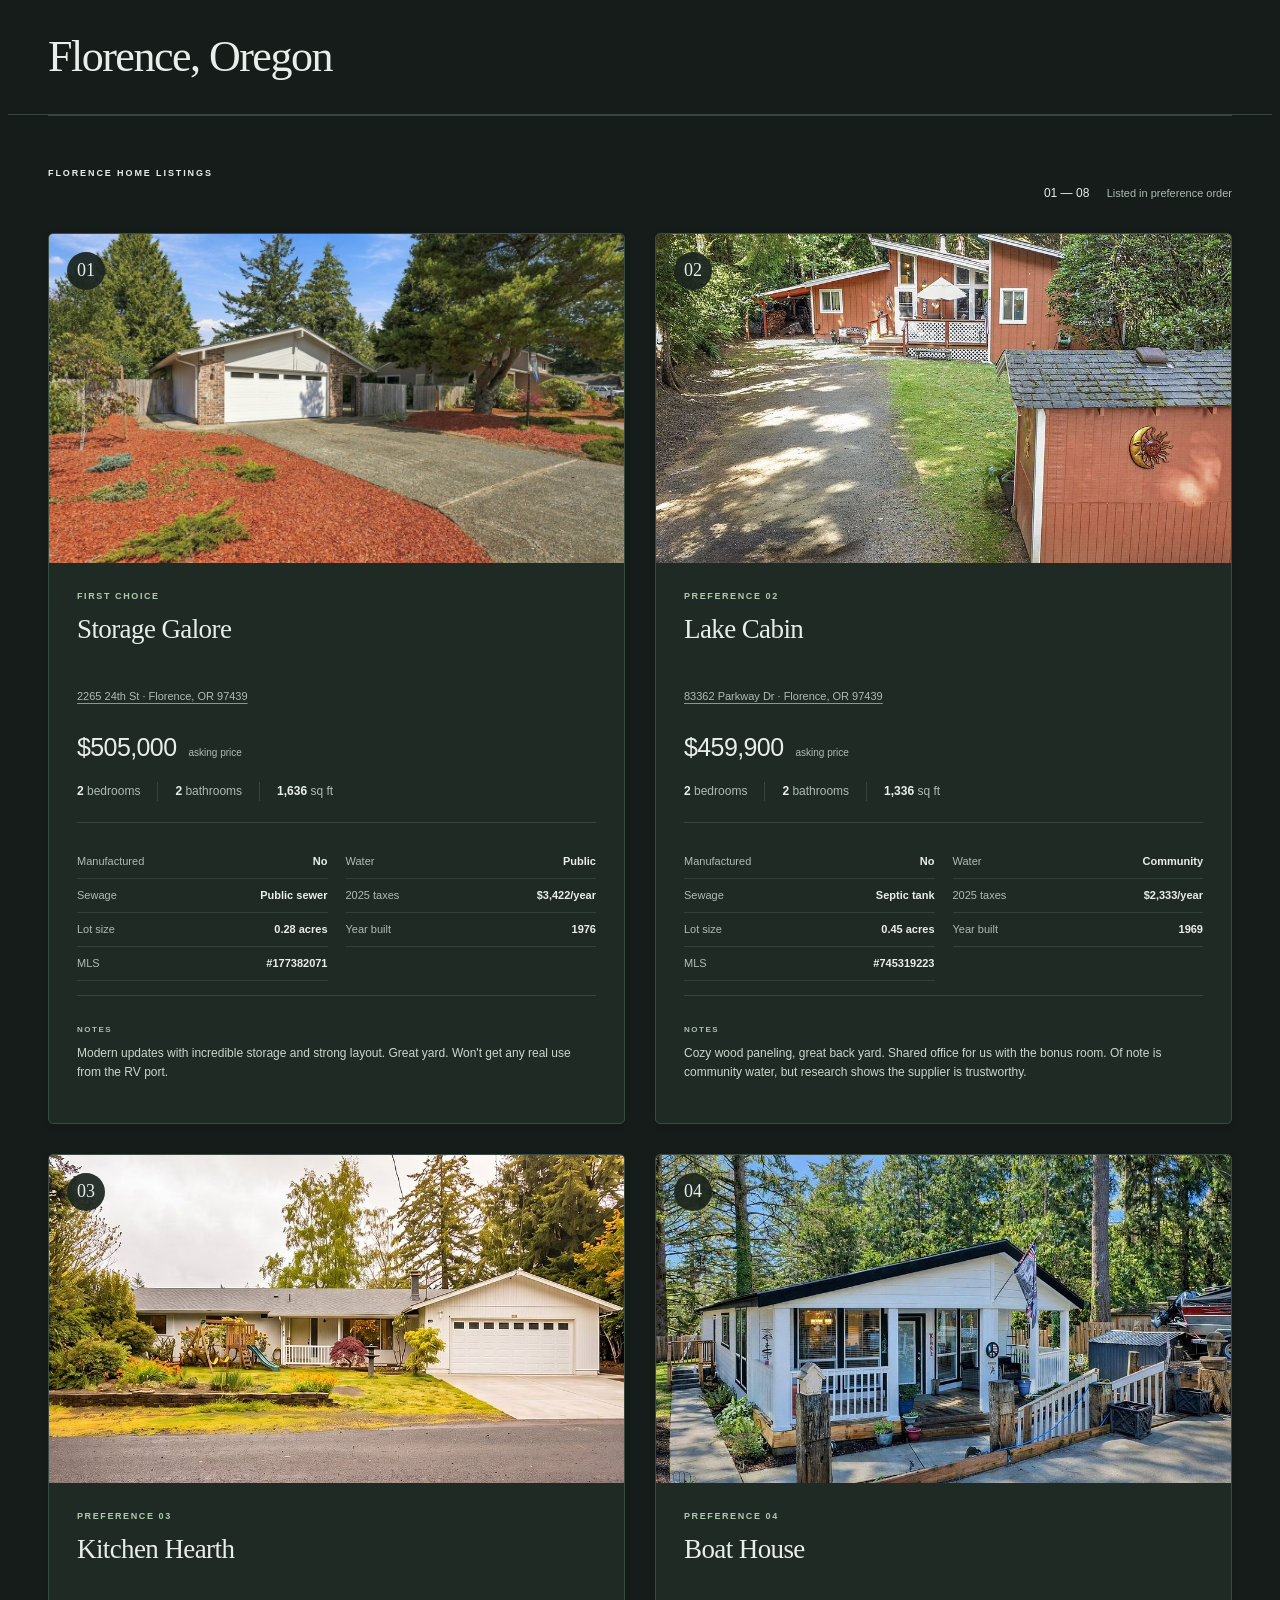
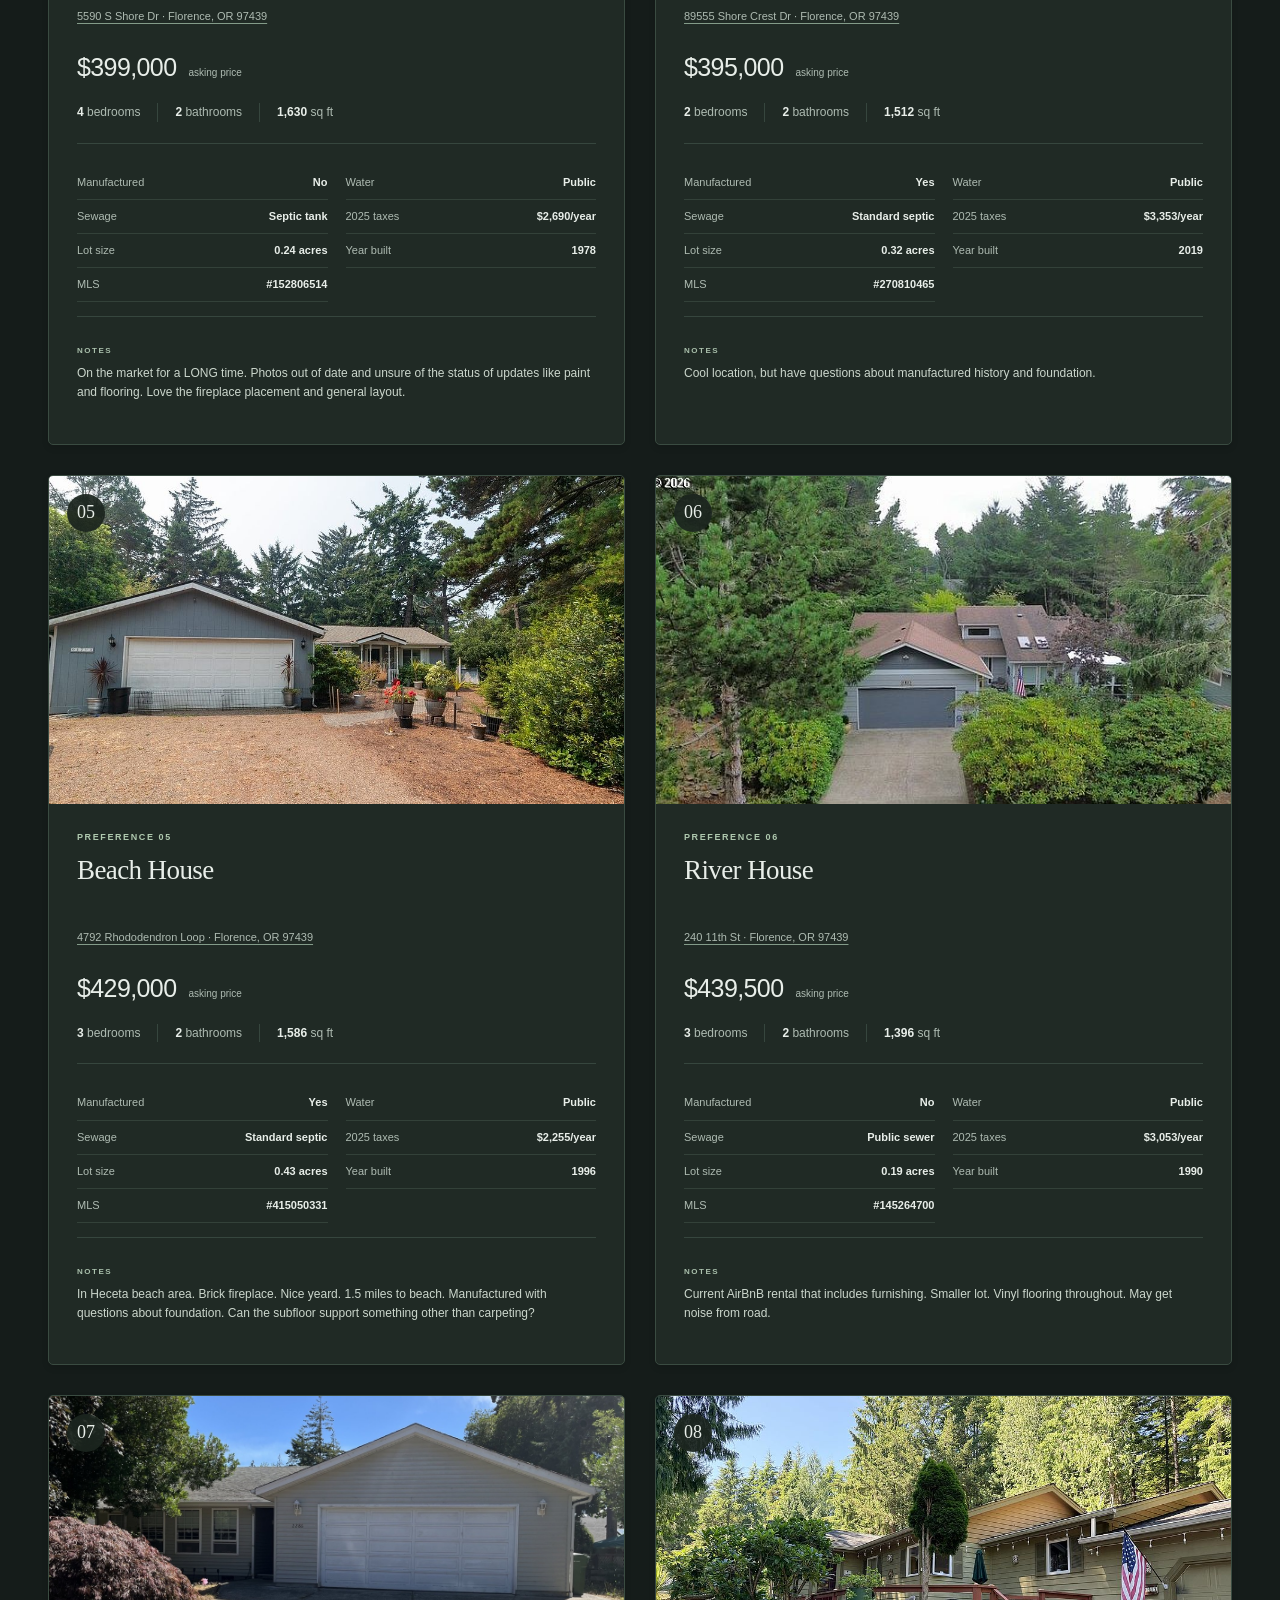
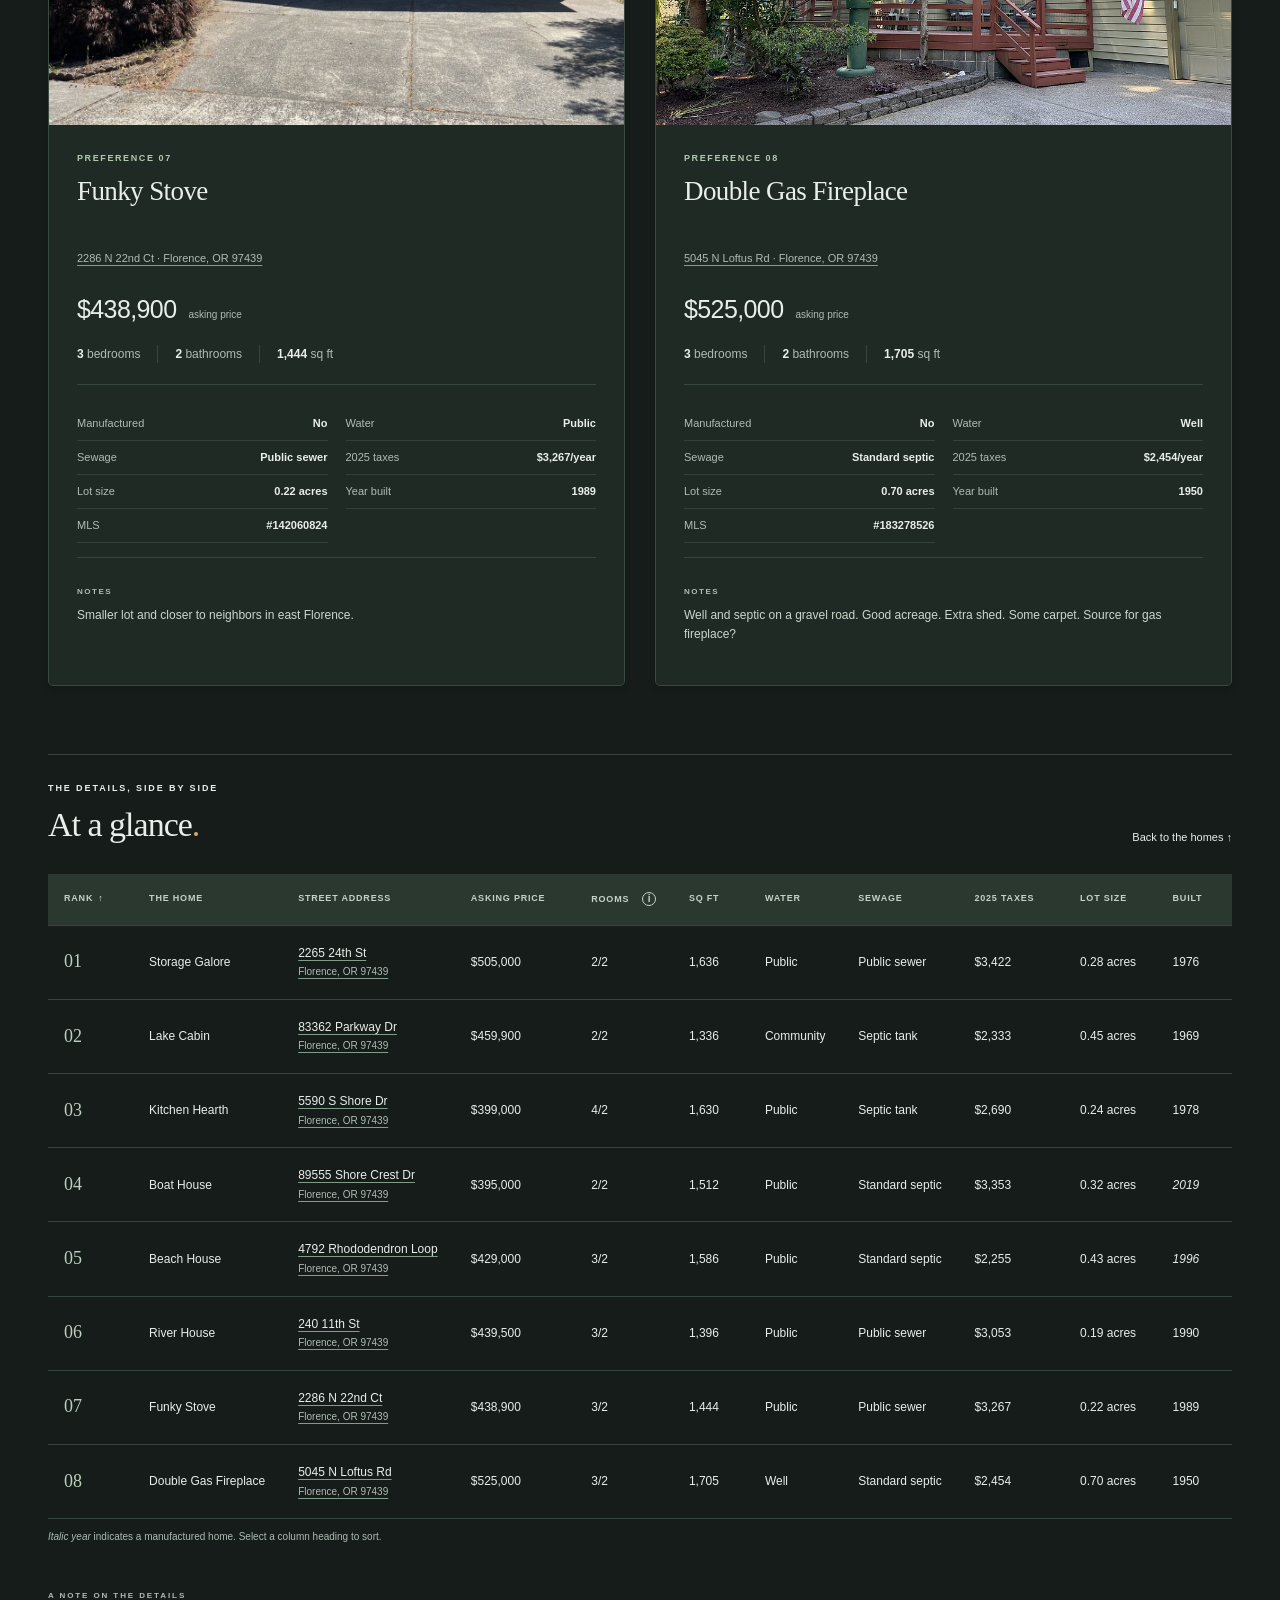
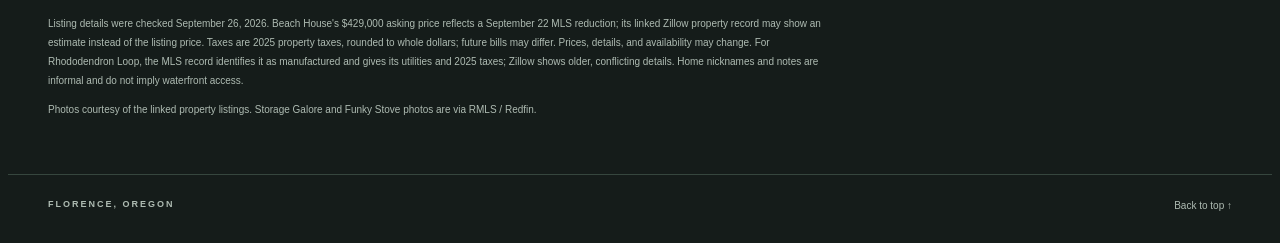
==== commit b41fb340: "Simplify listings section heading" ====
--- a/index.html
+++ b/index.html
@@ -1,4 +1,4 @@
-<!doctype html><html lang="en"><head><meta charset="utf-8"><meta name="viewport" content="width=device-width,initial-scale=1"><meta name="theme-color" content="#151c1a"><meta name="description" content="Eight Florence, Oregon homes in preference order. Prices, taxes, lot sizes, water, sewage, and construction details."><title>Florence, Oregon</title><link rel="stylesheet" href="style.css?v=96b680c5d0cf"></head><body><a class="skip" href="#shortlist">Skip to homes</a><header class="simple-header"><h1>Florence, Oregon</h1></header><main><section id="shortlist" class="shortlist"><div class="section-heading"><div><p class="eyebrow">FLORENCE HOME LISTINGS</p><h2>Home shortlist<span>.</span></h2></div><p>01 — 08 <span>Listed in preference order</span></p></div><div class="grid"><article class="home" id="home-1"><div class="photo"><a class="photo-link" href="https://www.zillow.com/homedetails/2265-24th-St-Florence-OR-97439/48439691_zpid/" target="_blank" rel="noopener noreferrer" aria-label="View listing for 2265 24th St (opens in a new tab)"><img src="assets/01.jpg" alt="Listing exterior of 2265 24th St" width="960" height="640" fetchpriority="high"></a><span class="rank">01</span></div><div class="home-body"><div class="eyebrow">FIRST CHOICE</div><h3>Storage Galore</h3><p class="address"><a href="https://www.google.com/maps/search/?api=1&amp;query=2265%2024th%20St%2C%20Florence%2C%20OR%2097439" target="_blank" rel="noopener noreferrer">2265 24th St · Florence, OR 97439</a></p><div class="price">$505,000<span>asking price</span></div><div class="facts"><span><b>2</b> bedrooms</span><span><b>2</b> bathrooms</span><span><b>1,636</b> sq ft</span></div><dl class="property-details"><div><dt>Manufactured</dt><dd>No</dd></div><div><dt>Water</dt><dd>Public</dd></div><div><dt>Sewage</dt><dd>Public sewer</dd></div><div><dt>2025 taxes</dt><dd>$3,422/year</dd></div><div><dt>Lot size</dt><dd>0.28 acres</dd></div><div><dt>Year built</dt><dd>1976</dd></div><div><dt>MLS</dt><dd>#177382071</dd></div></dl><div class="note"><span>NOTES</span><p>Modern updates with incredible storage and strong layout. Great yard. Won&#x27;t get any real use from the RV port.</p></div></div></article><article class="home" id="home-2"><div class="photo"><a class="photo-link" href="https://www.zillow.com/homedetails/83362-Parkway-Dr-Florence-OR-97439/48425879_zpid/" target="_blank" rel="noopener noreferrer" aria-label="View listing for 83362 Parkway Dr (opens in a new tab)"><img src="assets/02.jpg" alt="Listing exterior of 83362 Parkway Dr" width="960" height="640" loading="eager"></a><span class="rank">02</span></div><div class="home-body"><div class="eyebrow">PREFERENCE 02</div><h3>Lake Cabin</h3><p class="address"><a href="https://www.google.com/maps/search/?api=1&amp;query=83362%20Parkway%20Dr%2C%20Florence%2C%20OR%2097439" target="_blank" rel="noopener noreferrer">83362 Parkway Dr · Florence, OR 97439</a></p><div class="price">$459,900<span>asking price</span></div><div class="facts"><span><b>2</b> bedrooms</span><span><b>2</b> bathrooms</span><span><b>1,336</b> sq ft</span></div><dl class="property-details"><div><dt>Manufactured</dt><dd>No</dd></div><div><dt>Water</dt><dd>Community</dd></div><div><dt>Sewage</dt><dd>Septic tank</dd></div><div><dt>2025 taxes</dt><dd>$2,333/year</dd></div><div><dt>Lot size</dt><dd>0.45 acres</dd></div><div><dt>Year built</dt><dd>1969</dd></div><div><dt>MLS</dt><dd>#745319223</dd></div></dl><div class="note"><span>NOTES</span><p>Cozy wood paneling, great back yard. Shared office for us with the bonus room. Of note is community water, but research shows the supplier is trustworthy.</p></div></div></article><article class="home" id="home-3"><div class="photo"><a class="photo-link" href="https://www.zillow.com/homedetails/5590-S-Shore-Dr-Florence-OR-97439/48406087_zpid/" target="_blank" rel="noopener noreferrer" aria-label="View listing for 5590 S Shore Dr (opens in a new tab)"><img src="assets/03.jpg" alt="Listing exterior of 5590 S Shore Dr" width="960" height="640" loading="eager"></a><span class="rank">03</span></div><div class="home-body"><div class="eyebrow">PREFERENCE 03</div><h3>Kitchen Hearth</h3><p class="address"><a href="https://www.google.com/maps/search/?api=1&amp;query=5590%20S%20Shore%20Dr%2C%20Florence%2C%20OR%2097439" target="_blank" rel="noopener noreferrer">5590 S Shore Dr · Florence, OR 97439</a></p><div class="price">$399,000<span>asking price</span></div><div class="facts"><span><b>4</b> bedrooms</span><span><b>2</b> bathrooms</span><span><b>1,630</b> sq ft</span></div><dl class="property-details"><div><dt>Manufactured</dt><dd>No</dd></div><div><dt>Water</dt><dd>Public</dd></div><div><dt>Sewage</dt><dd>Septic tank</dd></div><div><dt>2025 taxes</dt><dd>$2,690/year</dd></div><div><dt>Lot size</dt><dd>0.24 acres</dd></div><div><dt>Year built</dt><dd>1978</dd></div><div><dt>MLS</dt><dd>#152806514</dd></div></dl><div class="note"><span>NOTES</span><p>On the market for a LONG time. Photos out of date and unsure of the status of updates like paint and flooring. Love the fireplace placement and general layout.</p></div></div></article><article class="home" id="home-4"><div class="photo"><a class="photo-link" href="https://www.zillow.com/homedetails/89555-Shore-Crest-Dr-Florence-OR-97439/459164352_zpid/" target="_blank" rel="noopener noreferrer" aria-label="View listing for 89555 Shore Crest Dr (opens in a new tab)"><img src="assets/04.jpg" alt="Listing exterior of 89555 Shore Crest Dr" width="960" height="640" loading="eager"></a><span class="rank">04</span></div><div class="home-body"><div class="eyebrow">PREFERENCE 04</div><h3>Boat House</h3><p class="address"><a href="https://www.google.com/maps/search/?api=1&amp;query=89555%20Shore%20Crest%20Dr%2C%20Florence%2C%20OR%2097439" target="_blank" rel="noopener noreferrer">89555 Shore Crest Dr · Florence, OR 97439</a></p><div class="price">$395,000<span>asking price</span></div><div class="facts"><span><b>2</b> bedrooms</span><span><b>2</b> bathrooms</span><span><b>1,512</b> sq ft</span></div><dl class="property-details"><div><dt>Manufactured</dt><dd>Yes</dd></div><div><dt>Water</dt><dd>Public</dd></div><div><dt>Sewage</dt><dd>Standard septic</dd></div><div><dt>2025 taxes</dt><dd>$3,353/year</dd></div><div><dt>Lot size</dt><dd>0.32 acres</dd></div><div><dt>Year built</dt><dd>2019</dd></div><div><dt>MLS</dt><dd>#270810465</dd></div></dl><div class="note"><span>NOTES</span><p>Cool location, but have questions about manufactured history and foundation.</p></div></div></article><article class="home" id="home-5"><div class="photo"><a class="photo-link" href="https://www.zillow.com/homedetails/4792-Rhododendron-Loop-Florence-OR-97439/306216648_zpid/" target="_blank" rel="noopener noreferrer" aria-label="View listing for 4792 Rhododendron Loop (opens in a new tab)"><img src="assets/05.jpg" alt="Listing exterior of 4792 Rhododendron Loop" width="960" height="640" loading="eager"></a><span class="rank">05</span></div><div class="home-body"><div class="eyebrow">PREFERENCE 05</div><h3>Beach House</h3><p class="address"><a href="https://www.google.com/maps/search/?api=1&amp;query=4792%20Rhododendron%20Loop%2C%20Florence%2C%20OR%2097439" target="_blank" rel="noopener noreferrer">4792 Rhododendron Loop · Florence, OR 97439</a></p><div class="price">$429,000<span>asking price</span></div><div class="facts"><span><b>3</b> bedrooms</span><span><b>2</b> bathrooms</span><span><b>1,586</b> sq ft</span></div><dl class="property-details"><div><dt>Manufactured</dt><dd>Yes</dd></div><div><dt>Water</dt><dd>Public</dd></div><div><dt>Sewage</dt><dd>Standard septic</dd></div><div><dt>2025 taxes</dt><dd>$2,255/year</dd></div><div><dt>Lot size</dt><dd>0.43 acres</dd></div><div><dt>Year built</dt><dd>1996</dd></div><div><dt>MLS</dt><dd>#415050331</dd></div></dl><div class="note"><span>NOTES</span><p>In Heceta beach area. Brick fireplace. Nice yeard. 1.5 miles to beach. Manufactured with questions about foundation. Can the subfloor support something other than carpeting?</p></div></div></article><article class="home" id="home-6"><div class="photo"><a class="photo-link" href="https://www.zillow.com/homedetails/240-11th-St-Florence-OR-97439/48422880_zpid/" target="_blank" rel="noopener noreferrer" aria-label="View listing for 240 11th St (opens in a new tab)"><img src="assets/06.jpg" alt="Listing exterior of 240 11th St" width="960" height="640" loading="eager"></a><span class="rank">06</span></div><div class="home-body"><div class="eyebrow">PREFERENCE 06</div><h3>River House</h3><p class="address"><a href="https://www.google.com/maps/search/?api=1&amp;query=240%2011th%20St%2C%20Florence%2C%20OR%2097439" target="_blank" rel="noopener noreferrer">240 11th St · Florence, OR 97439</a></p><div class="price">$439,500<span>asking price</span></div><div class="facts"><span><b>3</b> bedrooms</span><span><b>2</b> bathrooms</span><span><b>1,396</b> sq ft</span></div><dl class="property-details"><div><dt>Manufactured</dt><dd>No</dd></div><div><dt>Water</dt><dd>Public</dd></div><div><dt>Sewage</dt><dd>Public sewer</dd></div><div><dt>2025 taxes</dt><dd>$3,053/year</dd></div><div><dt>Lot size</dt><dd>0.19 acres</dd></div><div><dt>Year built</dt><dd>1990</dd></div><div><dt>MLS</dt><dd>#145264700</dd></div></dl><div class="note"><span>NOTES</span><p>Current AirBnB rental that includes furnishing. Smaller lot. Vinyl flooring throughout. May get noise from road.</p></div></div></article><article class="home" id="home-7"><div class="photo"><a class="photo-link" href="https://www.zillow.com/homedetails/2286-N-22nd-Ct-Florence-OR-97439/48454541_zpid/" target="_blank" rel="noopener noreferrer" aria-label="View listing for 2286 N 22nd Ct (opens in a new tab)"><img src="assets/07.jpg" alt="Listing exterior of 2286 N 22nd Ct" width="960" height="640" loading="eager"></a><span class="rank">07</span></div><div class="home-body"><div class="eyebrow">PREFERENCE 07</div><h3>Funky Stove</h3><p class="address"><a href="https://www.google.com/maps/search/?api=1&amp;query=2286%20N%2022nd%20Ct%2C%20Florence%2C%20OR%2097439" target="_blank" rel="noopener noreferrer">2286 N 22nd Ct · Florence, OR 97439</a></p><div class="price">$438,900<span>asking price</span></div><div class="facts"><span><b>3</b> bedrooms</span><span><b>2</b> bathrooms</span><span><b>1,444</b> sq ft</span></div><dl class="property-details"><div><dt>Manufactured</dt><dd>No</dd></div><div><dt>Water</dt><dd>Public</dd></div><div><dt>Sewage</dt><dd>Public sewer</dd></div><div><dt>2025 taxes</dt><dd>$3,267/year</dd></div><div><dt>Lot size</dt><dd>0.22 acres</dd></div><div><dt>Year built</dt><dd>1989</dd></div><div><dt>MLS</dt><dd>#142060824</dd></div></dl><div class="note"><span>NOTES</span><p>Smaller lot and closer to neighbors in east Florence.</p></div></div></article><article class="home" id="home-8"><div class="photo"><a class="photo-link" href="https://www.zillow.com/homedetails/5045-N-Loftus-Rd-Florence-OR-97439/48425417_zpid/" target="_blank" rel="noopener noreferrer" aria-label="View listing for 5045 N Loftus Rd (opens in a new tab)"><img src="assets/08.jpg" alt="Listing exterior of 5045 N Loftus Rd" width="960" height="640" loading="eager"></a><span class="rank">08</span></div><div class="home-body"><div class="eyebrow">PREFERENCE 08</div><h3>Double Gas Fireplace</h3><p class="address"><a href="https://www.google.com/maps/search/?api=1&amp;query=5045%20N%20Loftus%20Rd%2C%20Florence%2C%20OR%2097439" target="_blank" rel="noopener noreferrer">5045 N Loftus Rd · Florence, OR 97439</a></p><div class="price">$525,000<span>asking price</span></div><div class="facts"><span><b>3</b> bedrooms</span><span><b>2</b> bathrooms</span><span><b>1,705</b> sq ft</span></div><dl class="property-details"><div><dt>Manufactured</dt><dd>No</dd></div><div><dt>Water</dt><dd>Well</dd></div><div><dt>Sewage</dt><dd>Standard septic</dd></div><div><dt>2025 taxes</dt><dd>$2,454/year</dd></div><div><dt>Lot size</dt><dd>0.70 acres</dd></div><div><dt>Year built</dt><dd>1950</dd></div><div><dt>MLS</dt><dd>#183278526</dd></div></dl><div class="note"><span>NOTES</span><p>Well and septic on a gravel road. Good acreage. Extra shed. Some carpet. Source for gas fireplace?</p></div></div></article></div></section><section id="compare" class="comparison"><div class="section-heading"><div><p class="eyebrow">THE DETAILS, SIDE BY SIDE</p><h2>At a glance<span>.</span></h2></div><a href="#shortlist">Back to the homes ↑</a></div><div class="table-scroll" tabindex="0" role="region" aria-label="Home comparison table, scroll horizontally on small screens"><table><thead><tr><th scope="col" aria-sort="ascending"><button type="button" class="sort-button" data-sort-type="number">Rank</button></th><th scope="col"><button type="button" class="sort-button" data-sort-type="text">The home</button></th><th scope="col"><button type="button" class="sort-button" data-sort-type="text">Street address</button></th><th scope="col"><button type="button" class="sort-button" data-sort-type="number">Asking price</button></th><th scope="col"><button type="button" class="sort-button" data-sort-type="number">Rooms</button><span class="rooms-help" tabindex="0" aria-describedby="rooms-tip" aria-label="Rooms format">i<span id="rooms-tip" class="rooms-tip" role="tooltip">Bedrooms / bathrooms (3/2 means 3 bedrooms, 2 bathrooms)</span></span></th><th scope="col"><button type="button" class="sort-button" data-sort-type="number">Sq ft</button></th><th scope="col"><button type="button" class="sort-button" data-sort-type="text">Water</button></th><th scope="col"><button type="button" class="sort-button" data-sort-type="text">Sewage</button></th><th scope="col"><button type="button" class="sort-button" data-sort-type="number">2025 taxes</button></th><th scope="col"><button type="button" class="sort-button" data-sort-type="number">Lot size</button></th><th scope="col"><button type="button" class="sort-button" data-sort-type="number">Built</button></th></tr></thead><tbody><tr><td class="table-rank" data-sort-value="1">01</td><th scope="row" data-sort-value="Storage Galore"><a href="https://www.zillow.com/homedetails/2265-24th-St-Florence-OR-97439/48439691_zpid/" target="_blank" rel="noopener noreferrer">Storage Galore</a></th><td class="table-address" data-sort-value="2265 24th St"><a href="https://www.google.com/maps/search/?api=1&amp;query=2265%2024th%20St%2C%20Florence%2C%20OR%2097439" target="_blank" rel="noopener noreferrer">2265 24th St<br><span class="table-city">Florence, OR 97439</span></a></td><td data-sort-value="505000">$505,000</td><td data-sort-value="202">2/2</td><td data-sort-value="1636">1,636</td><td data-sort-value="Public">Public</td><td data-sort-value="Public sewer">Public sewer</td><td data-sort-value="3422">$3,422</td><td data-sort-value="12197">0.28 acres</td><td data-sort-value="1976">1976</td></tr><tr><td class="table-rank" data-sort-value="2">02</td><th scope="row" data-sort-value="Lake Cabin"><a href="https://www.zillow.com/homedetails/83362-Parkway-Dr-Florence-OR-97439/48425879_zpid/" target="_blank" rel="noopener noreferrer">Lake Cabin</a></th><td class="table-address" data-sort-value="83362 Parkway Dr"><a href="https://www.google.com/maps/search/?api=1&amp;query=83362%20Parkway%20Dr%2C%20Florence%2C%20OR%2097439" target="_blank" rel="noopener noreferrer">83362 Parkway Dr<br><span class="table-city">Florence, OR 97439</span></a></td><td data-sort-value="459900">$459,900</td><td data-sort-value="202">2/2</td><td data-sort-value="1336">1,336</td><td data-sort-value="Community">Community</td><td data-sort-value="Septic tank">Septic tank</td><td data-sort-value="2333">$2,333</td><td data-sort-value="19602">0.45 acres</td><td data-sort-value="1969">1969</td></tr><tr><td class="table-rank" data-sort-value="3">03</td><th scope="row" data-sort-value="Kitchen Hearth"><a href="https://www.zillow.com/homedetails/5590-S-Shore-Dr-Florence-OR-97439/48406087_zpid/" target="_blank" rel="noopener noreferrer">Kitchen Hearth</a></th><td class="table-address" data-sort-value="5590 S Shore Dr"><a href="https://www.google.com/maps/search/?api=1&amp;query=5590%20S%20Shore%20Dr%2C%20Florence%2C%20OR%2097439" target="_blank" rel="noopener noreferrer">5590 S Shore Dr<br><span class="table-city">Florence, OR 97439</span></a></td><td data-sort-value="399000">$399,000</td><td data-sort-value="402">4/2</td><td data-sort-value="1630">1,630</td><td data-sort-value="Public">Public</td><td data-sort-value="Septic tank">Septic tank</td><td data-sort-value="2690">$2,690</td><td data-sort-value="10454">0.24 acres</td><td data-sort-value="1978">1978</td></tr><tr><td class="table-rank" data-sort-value="4">04</td><th scope="row" data-sort-value="Boat House"><a href="https://www.zillow.com/homedetails/89555-Shore-Crest-Dr-Florence-OR-97439/459164352_zpid/" target="_blank" rel="noopener noreferrer">Boat House</a></th><td class="table-address" data-sort-value="89555 Shore Crest Dr"><a href="https://www.google.com/maps/search/?api=1&amp;query=89555%20Shore%20Crest%20Dr%2C%20Florence%2C%20OR%2097439" target="_blank" rel="noopener noreferrer">89555 Shore Crest Dr<br><span class="table-city">Florence, OR 97439</span></a></td><td data-sort-value="395000">$395,000</td><td data-sort-value="202">2/2</td><td data-sort-value="1512">1,512</td><td data-sort-value="Public">Public</td><td data-sort-value="Standard septic">Standard septic</td><td data-sort-value="3353">$3,353</td><td data-sort-value="13939">0.32 acres</td><td data-sort-value="2019"><em title="Manufactured home">2019</em></td></tr><tr><td class="table-rank" data-sort-value="5">05</td><th scope="row" data-sort-value="Beach House"><a href="https://www.zillow.com/homedetails/4792-Rhododendron-Loop-Florence-OR-97439/306216648_zpid/" target="_blank" rel="noopener noreferrer">Beach House</a></th><td class="table-address" data-sort-value="4792 Rhododendron Loop"><a href="https://www.google.com/maps/search/?api=1&amp;query=4792%20Rhododendron%20Loop%2C%20Florence%2C%20OR%2097439" target="_blank" rel="noopener noreferrer">4792 Rhododendron Loop<br><span class="table-city">Florence, OR 97439</span></a></td><td data-sort-value="429000">$429,000</td><td data-sort-value="302">3/2</td><td data-sort-value="1586">1,586</td><td data-sort-value="Public">Public</td><td data-sort-value="Standard septic">Standard septic</td><td data-sort-value="2255">$2,255</td><td data-sort-value="18731">0.43 acres</td><td data-sort-value="1996"><em title="Manufactured home">1996</em></td></tr><tr><td class="table-rank" data-sort-value="6">06</td><th scope="row" data-sort-value="River House"><a href="https://www.zillow.com/homedetails/240-11th-St-Florence-OR-97439/48422880_zpid/" target="_blank" rel="noopener noreferrer">River House</a></th><td class="table-address" data-sort-value="240 11th St"><a href="https://www.google.com/maps/search/?api=1&amp;query=240%2011th%20St%2C%20Florence%2C%20OR%2097439" target="_blank" rel="noopener noreferrer">240 11th St<br><span class="table-city">Florence, OR 97439</span></a></td><td data-sort-value="439500">$439,500</td><td data-sort-value="302">3/2</td><td data-sort-value="1396">1,396</td><td data-sort-value="Public">Public</td><td data-sort-value="Public sewer">Public sewer</td><td data-sort-value="3053">$3,053</td><td data-sort-value="8276">0.19 acres</td><td data-sort-value="1990">1990</td></tr><tr><td class="table-rank" data-sort-value="7">07</td><th scope="row" data-sort-value="Funky Stove"><a href="https://www.zillow.com/homedetails/2286-N-22nd-Ct-Florence-OR-97439/48454541_zpid/" target="_blank" rel="noopener noreferrer">Funky Stove</a></th><td class="table-address" data-sort-value="2286 N 22nd Ct"><a href="https://www.google.com/maps/search/?api=1&amp;query=2286%20N%2022nd%20Ct%2C%20Florence%2C%20OR%2097439" target="_blank" rel="noopener noreferrer">2286 N 22nd Ct<br><span class="table-city">Florence, OR 97439</span></a></td><td data-sort-value="438900">$438,900</td><td data-sort-value="302">3/2</td><td data-sort-value="1444">1,444</td><td data-sort-value="Public">Public</td><td data-sort-value="Public sewer">Public sewer</td><td data-sort-value="3267">$3,267</td><td data-sort-value="9583">0.22 acres</td><td data-sort-value="1989">1989</td></tr><tr><td class="table-rank" data-sort-value="8">08</td><th scope="row" data-sort-value="Double Gas Fireplace"><a href="https://www.zillow.com/homedetails/5045-N-Loftus-Rd-Florence-OR-97439/48425417_zpid/" target="_blank" rel="noopener noreferrer">Double Gas Fireplace</a></th><td class="table-address" data-sort-value="5045 N Loftus Rd"><a href="https://www.google.com/maps/search/?api=1&amp;query=5045%20N%20Loftus%20Rd%2C%20Florence%2C%20OR%2097439" target="_blank" rel="noopener noreferrer">5045 N Loftus Rd<br><span class="table-city">Florence, OR 97439</span></a></td><td data-sort-value="525000">$525,000</td><td data-sort-value="302">3/2</td><td data-sort-value="1705">1,705</td><td data-sort-value="Well">Well</td><td data-sort-value="Standard septic">Standard septic</td><td data-sort-value="2454">$2,454</td><td data-sort-value="30492">0.70 acres</td><td data-sort-value="1950">1950</td></tr></tbody></table></div><p class="table-note"><em>Italic year</em> indicates a manufactured home. Select a column heading to sort.</p></section><aside class="details"><span class="eyebrow">A NOTE ON THE DETAILS</span><p>Listing details were checked September 26, 2026. Beach House's $429,000 asking price reflects a September 22 MLS reduction; its linked Zillow property record may show an estimate instead of the listing price. Taxes are 2025 property taxes, rounded to whole dollars; future bills may differ. Prices, details, and availability may change. For Rhododendron Loop, the MLS record identifies it as manufactured and gives its utilities and 2025 taxes; Zillow shows older, conflicting details. Home nicknames and notes are informal and do not imply waterfront access.</p><p>Photos courtesy of the linked property listings. Storage Galore and Funky Stove photos are via RMLS / Redfin.</p></aside></main><footer><span>FLORENCE, OREGON</span><a href="#">Back to top ↑</a></footer><script>
+<!doctype html><html lang="en"><head><meta charset="utf-8"><meta name="viewport" content="width=device-width,initial-scale=1"><meta name="theme-color" content="#151c1a"><meta name="description" content="Eight Florence, Oregon homes in preference order. Prices, taxes, lot sizes, water, sewage, and construction details."><title>Florence, Oregon</title><link rel="stylesheet" href="style.css?v=03f709db9aa0"></head><body><a class="skip" href="#shortlist">Skip to homes</a><header class="simple-header"><h1>Florence, Oregon</h1></header><main><section id="shortlist" class="shortlist"><div class="section-heading"><div><h2 class="listing-title">FLORENCE HOME LISTINGS</h2></div><p>01 — 08 <span>Listed in preference order</span></p></div><div class="grid"><article class="home" id="home-1"><div class="photo"><a class="photo-link" href="https://www.zillow.com/homedetails/2265-24th-St-Florence-OR-97439/48439691_zpid/" target="_blank" rel="noopener noreferrer" aria-label="View listing for 2265 24th St (opens in a new tab)"><img src="assets/01.jpg" alt="Listing exterior of 2265 24th St" width="960" height="640" fetchpriority="high"></a><span class="rank">01</span></div><div class="home-body"><div class="eyebrow">FIRST CHOICE</div><h3>Storage Galore</h3><p class="address"><a href="https://www.google.com/maps/search/?api=1&amp;query=2265%2024th%20St%2C%20Florence%2C%20OR%2097439" target="_blank" rel="noopener noreferrer">2265 24th St · Florence, OR 97439</a></p><div class="price">$505,000<span>asking price</span></div><div class="facts"><span><b>2</b> bedrooms</span><span><b>2</b> bathrooms</span><span><b>1,636</b> sq ft</span></div><dl class="property-details"><div><dt>Manufactured</dt><dd>No</dd></div><div><dt>Water</dt><dd>Public</dd></div><div><dt>Sewage</dt><dd>Public sewer</dd></div><div><dt>2025 taxes</dt><dd>$3,422/year</dd></div><div><dt>Lot size</dt><dd>0.28 acres</dd></div><div><dt>Year built</dt><dd>1976</dd></div><div><dt>MLS</dt><dd>#177382071</dd></div></dl><div class="note"><span>NOTES</span><p>Modern updates with incredible storage and strong layout. Great yard. Won&#x27;t get any real use from the RV port.</p></div></div></article><article class="home" id="home-2"><div class="photo"><a class="photo-link" href="https://www.zillow.com/homedetails/83362-Parkway-Dr-Florence-OR-97439/48425879_zpid/" target="_blank" rel="noopener noreferrer" aria-label="View listing for 83362 Parkway Dr (opens in a new tab)"><img src="assets/02.jpg" alt="Listing exterior of 83362 Parkway Dr" width="960" height="640" loading="eager"></a><span class="rank">02</span></div><div class="home-body"><div class="eyebrow">PREFERENCE 02</div><h3>Lake Cabin</h3><p class="address"><a href="https://www.google.com/maps/search/?api=1&amp;query=83362%20Parkway%20Dr%2C%20Florence%2C%20OR%2097439" target="_blank" rel="noopener noreferrer">83362 Parkway Dr · Florence, OR 97439</a></p><div class="price">$459,900<span>asking price</span></div><div class="facts"><span><b>2</b> bedrooms</span><span><b>2</b> bathrooms</span><span><b>1,336</b> sq ft</span></div><dl class="property-details"><div><dt>Manufactured</dt><dd>No</dd></div><div><dt>Water</dt><dd>Community</dd></div><div><dt>Sewage</dt><dd>Septic tank</dd></div><div><dt>2025 taxes</dt><dd>$2,333/year</dd></div><div><dt>Lot size</dt><dd>0.45 acres</dd></div><div><dt>Year built</dt><dd>1969</dd></div><div><dt>MLS</dt><dd>#745319223</dd></div></dl><div class="note"><span>NOTES</span><p>Cozy wood paneling, great back yard. Shared office for us with the bonus room. Of note is community water, but research shows the supplier is trustworthy.</p></div></div></article><article class="home" id="home-3"><div class="photo"><a class="photo-link" href="https://www.zillow.com/homedetails/5590-S-Shore-Dr-Florence-OR-97439/48406087_zpid/" target="_blank" rel="noopener noreferrer" aria-label="View listing for 5590 S Shore Dr (opens in a new tab)"><img src="assets/03.jpg" alt="Listing exterior of 5590 S Shore Dr" width="960" height="640" loading="eager"></a><span class="rank">03</span></div><div class="home-body"><div class="eyebrow">PREFERENCE 03</div><h3>Kitchen Hearth</h3><p class="address"><a href="https://www.google.com/maps/search/?api=1&amp;query=5590%20S%20Shore%20Dr%2C%20Florence%2C%20OR%2097439" target="_blank" rel="noopener noreferrer">5590 S Shore Dr · Florence, OR 97439</a></p><div class="price">$399,000<span>asking price</span></div><div class="facts"><span><b>4</b> bedrooms</span><span><b>2</b> bathrooms</span><span><b>1,630</b> sq ft</span></div><dl class="property-details"><div><dt>Manufactured</dt><dd>No</dd></div><div><dt>Water</dt><dd>Public</dd></div><div><dt>Sewage</dt><dd>Septic tank</dd></div><div><dt>2025 taxes</dt><dd>$2,690/year</dd></div><div><dt>Lot size</dt><dd>0.24 acres</dd></div><div><dt>Year built</dt><dd>1978</dd></div><div><dt>MLS</dt><dd>#152806514</dd></div></dl><div class="note"><span>NOTES</span><p>On the market for a LONG time. Photos out of date and unsure of the status of updates like paint and flooring. Love the fireplace placement and general layout.</p></div></div></article><article class="home" id="home-4"><div class="photo"><a class="photo-link" href="https://www.zillow.com/homedetails/89555-Shore-Crest-Dr-Florence-OR-97439/459164352_zpid/" target="_blank" rel="noopener noreferrer" aria-label="View listing for 89555 Shore Crest Dr (opens in a new tab)"><img src="assets/04.jpg" alt="Listing exterior of 89555 Shore Crest Dr" width="960" height="640" loading="eager"></a><span class="rank">04</span></div><div class="home-body"><div class="eyebrow">PREFERENCE 04</div><h3>Boat House</h3><p class="address"><a href="https://www.google.com/maps/search/?api=1&amp;query=89555%20Shore%20Crest%20Dr%2C%20Florence%2C%20OR%2097439" target="_blank" rel="noopener noreferrer">89555 Shore Crest Dr · Florence, OR 97439</a></p><div class="price">$395,000<span>asking price</span></div><div class="facts"><span><b>2</b> bedrooms</span><span><b>2</b> bathrooms</span><span><b>1,512</b> sq ft</span></div><dl class="property-details"><div><dt>Manufactured</dt><dd>Yes</dd></div><div><dt>Water</dt><dd>Public</dd></div><div><dt>Sewage</dt><dd>Standard septic</dd></div><div><dt>2025 taxes</dt><dd>$3,353/year</dd></div><div><dt>Lot size</dt><dd>0.32 acres</dd></div><div><dt>Year built</dt><dd>2019</dd></div><div><dt>MLS</dt><dd>#270810465</dd></div></dl><div class="note"><span>NOTES</span><p>Cool location, but have questions about manufactured history and foundation.</p></div></div></article><article class="home" id="home-5"><div class="photo"><a class="photo-link" href="https://www.zillow.com/homedetails/4792-Rhododendron-Loop-Florence-OR-97439/306216648_zpid/" target="_blank" rel="noopener noreferrer" aria-label="View listing for 4792 Rhododendron Loop (opens in a new tab)"><img src="assets/05.jpg" alt="Listing exterior of 4792 Rhododendron Loop" width="960" height="640" loading="eager"></a><span class="rank">05</span></div><div class="home-body"><div class="eyebrow">PREFERENCE 05</div><h3>Beach House</h3><p class="address"><a href="https://www.google.com/maps/search/?api=1&amp;query=4792%20Rhododendron%20Loop%2C%20Florence%2C%20OR%2097439" target="_blank" rel="noopener noreferrer">4792 Rhododendron Loop · Florence, OR 97439</a></p><div class="price">$429,000<span>asking price</span></div><div class="facts"><span><b>3</b> bedrooms</span><span><b>2</b> bathrooms</span><span><b>1,586</b> sq ft</span></div><dl class="property-details"><div><dt>Manufactured</dt><dd>Yes</dd></div><div><dt>Water</dt><dd>Public</dd></div><div><dt>Sewage</dt><dd>Standard septic</dd></div><div><dt>2025 taxes</dt><dd>$2,255/year</dd></div><div><dt>Lot size</dt><dd>0.43 acres</dd></div><div><dt>Year built</dt><dd>1996</dd></div><div><dt>MLS</dt><dd>#415050331</dd></div></dl><div class="note"><span>NOTES</span><p>In Heceta beach area. Brick fireplace. Nice yeard. 1.5 miles to beach. Manufactured with questions about foundation. Can the subfloor support something other than carpeting?</p></div></div></article><article class="home" id="home-6"><div class="photo"><a class="photo-link" href="https://www.zillow.com/homedetails/240-11th-St-Florence-OR-97439/48422880_zpid/" target="_blank" rel="noopener noreferrer" aria-label="View listing for 240 11th St (opens in a new tab)"><img src="assets/06.jpg" alt="Listing exterior of 240 11th St" width="960" height="640" loading="eager"></a><span class="rank">06</span></div><div class="home-body"><div class="eyebrow">PREFERENCE 06</div><h3>River House</h3><p class="address"><a href="https://www.google.com/maps/search/?api=1&amp;query=240%2011th%20St%2C%20Florence%2C%20OR%2097439" target="_blank" rel="noopener noreferrer">240 11th St · Florence, OR 97439</a></p><div class="price">$439,500<span>asking price</span></div><div class="facts"><span><b>3</b> bedrooms</span><span><b>2</b> bathrooms</span><span><b>1,396</b> sq ft</span></div><dl class="property-details"><div><dt>Manufactured</dt><dd>No</dd></div><div><dt>Water</dt><dd>Public</dd></div><div><dt>Sewage</dt><dd>Public sewer</dd></div><div><dt>2025 taxes</dt><dd>$3,053/year</dd></div><div><dt>Lot size</dt><dd>0.19 acres</dd></div><div><dt>Year built</dt><dd>1990</dd></div><div><dt>MLS</dt><dd>#145264700</dd></div></dl><div class="note"><span>NOTES</span><p>Current AirBnB rental that includes furnishing. Smaller lot. Vinyl flooring throughout. May get noise from road.</p></div></div></article><article class="home" id="home-7"><div class="photo"><a class="photo-link" href="https://www.zillow.com/homedetails/2286-N-22nd-Ct-Florence-OR-97439/48454541_zpid/" target="_blank" rel="noopener noreferrer" aria-label="View listing for 2286 N 22nd Ct (opens in a new tab)"><img src="assets/07.jpg" alt="Listing exterior of 2286 N 22nd Ct" width="960" height="640" loading="eager"></a><span class="rank">07</span></div><div class="home-body"><div class="eyebrow">PREFERENCE 07</div><h3>Funky Stove</h3><p class="address"><a href="https://www.google.com/maps/search/?api=1&amp;query=2286%20N%2022nd%20Ct%2C%20Florence%2C%20OR%2097439" target="_blank" rel="noopener noreferrer">2286 N 22nd Ct · Florence, OR 97439</a></p><div class="price">$438,900<span>asking price</span></div><div class="facts"><span><b>3</b> bedrooms</span><span><b>2</b> bathrooms</span><span><b>1,444</b> sq ft</span></div><dl class="property-details"><div><dt>Manufactured</dt><dd>No</dd></div><div><dt>Water</dt><dd>Public</dd></div><div><dt>Sewage</dt><dd>Public sewer</dd></div><div><dt>2025 taxes</dt><dd>$3,267/year</dd></div><div><dt>Lot size</dt><dd>0.22 acres</dd></div><div><dt>Year built</dt><dd>1989</dd></div><div><dt>MLS</dt><dd>#142060824</dd></div></dl><div class="note"><span>NOTES</span><p>Smaller lot and closer to neighbors in east Florence.</p></div></div></article><article class="home" id="home-8"><div class="photo"><a class="photo-link" href="https://www.zillow.com/homedetails/5045-N-Loftus-Rd-Florence-OR-97439/48425417_zpid/" target="_blank" rel="noopener noreferrer" aria-label="View listing for 5045 N Loftus Rd (opens in a new tab)"><img src="assets/08.jpg" alt="Listing exterior of 5045 N Loftus Rd" width="960" height="640" loading="eager"></a><span class="rank">08</span></div><div class="home-body"><div class="eyebrow">PREFERENCE 08</div><h3>Double Gas Fireplace</h3><p class="address"><a href="https://www.google.com/maps/search/?api=1&amp;query=5045%20N%20Loftus%20Rd%2C%20Florence%2C%20OR%2097439" target="_blank" rel="noopener noreferrer">5045 N Loftus Rd · Florence, OR 97439</a></p><div class="price">$525,000<span>asking price</span></div><div class="facts"><span><b>3</b> bedrooms</span><span><b>2</b> bathrooms</span><span><b>1,705</b> sq ft</span></div><dl class="property-details"><div><dt>Manufactured</dt><dd>No</dd></div><div><dt>Water</dt><dd>Well</dd></div><div><dt>Sewage</dt><dd>Standard septic</dd></div><div><dt>2025 taxes</dt><dd>$2,454/year</dd></div><div><dt>Lot size</dt><dd>0.70 acres</dd></div><div><dt>Year built</dt><dd>1950</dd></div><div><dt>MLS</dt><dd>#183278526</dd></div></dl><div class="note"><span>NOTES</span><p>Well and septic on a gravel road. Good acreage. Extra shed. Some carpet. Source for gas fireplace?</p></div></div></article></div></section><section id="compare" class="comparison"><div class="section-heading"><div><p class="eyebrow">THE DETAILS, SIDE BY SIDE</p><h2>At a glance<span>.</span></h2></div><a href="#shortlist">Back to the homes ↑</a></div><div class="table-scroll" tabindex="0" role="region" aria-label="Home comparison table, scroll horizontally on small screens"><table><thead><tr><th scope="col" aria-sort="ascending"><button type="button" class="sort-button" data-sort-type="number">Rank</button></th><th scope="col"><button type="button" class="sort-button" data-sort-type="text">The home</button></th><th scope="col"><button type="button" class="sort-button" data-sort-type="text">Street address</button></th><th scope="col"><button type="button" class="sort-button" data-sort-type="number">Asking price</button></th><th scope="col"><button type="button" class="sort-button" data-sort-type="number">Rooms</button><span class="rooms-help" tabindex="0" aria-describedby="rooms-tip" aria-label="Rooms format">i<span id="rooms-tip" class="rooms-tip" role="tooltip">Bedrooms / bathrooms (3/2 means 3 bedrooms, 2 bathrooms)</span></span></th><th scope="col"><button type="button" class="sort-button" data-sort-type="number">Sq ft</button></th><th scope="col"><button type="button" class="sort-button" data-sort-type="text">Water</button></th><th scope="col"><button type="button" class="sort-button" data-sort-type="text">Sewage</button></th><th scope="col"><button type="button" class="sort-button" data-sort-type="number">2025 taxes</button></th><th scope="col"><button type="button" class="sort-button" data-sort-type="number">Lot size</button></th><th scope="col"><button type="button" class="sort-button" data-sort-type="number">Built</button></th></tr></thead><tbody><tr><td class="table-rank" data-sort-value="1">01</td><th scope="row" data-sort-value="Storage Galore"><a href="https://www.zillow.com/homedetails/2265-24th-St-Florence-OR-97439/48439691_zpid/" target="_blank" rel="noopener noreferrer">Storage Galore</a></th><td class="table-address" data-sort-value="2265 24th St"><a href="https://www.google.com/maps/search/?api=1&amp;query=2265%2024th%20St%2C%20Florence%2C%20OR%2097439" target="_blank" rel="noopener noreferrer">2265 24th St<br><span class="table-city">Florence, OR 97439</span></a></td><td data-sort-value="505000">$505,000</td><td data-sort-value="202">2/2</td><td data-sort-value="1636">1,636</td><td data-sort-value="Public">Public</td><td data-sort-value="Public sewer">Public sewer</td><td data-sort-value="3422">$3,422</td><td data-sort-value="12197">0.28 acres</td><td data-sort-value="1976">1976</td></tr><tr><td class="table-rank" data-sort-value="2">02</td><th scope="row" data-sort-value="Lake Cabin"><a href="https://www.zillow.com/homedetails/83362-Parkway-Dr-Florence-OR-97439/48425879_zpid/" target="_blank" rel="noopener noreferrer">Lake Cabin</a></th><td class="table-address" data-sort-value="83362 Parkway Dr"><a href="https://www.google.com/maps/search/?api=1&amp;query=83362%20Parkway%20Dr%2C%20Florence%2C%20OR%2097439" target="_blank" rel="noopener noreferrer">83362 Parkway Dr<br><span class="table-city">Florence, OR 97439</span></a></td><td data-sort-value="459900">$459,900</td><td data-sort-value="202">2/2</td><td data-sort-value="1336">1,336</td><td data-sort-value="Community">Community</td><td data-sort-value="Septic tank">Septic tank</td><td data-sort-value="2333">$2,333</td><td data-sort-value="19602">0.45 acres</td><td data-sort-value="1969">1969</td></tr><tr><td class="table-rank" data-sort-value="3">03</td><th scope="row" data-sort-value="Kitchen Hearth"><a href="https://www.zillow.com/homedetails/5590-S-Shore-Dr-Florence-OR-97439/48406087_zpid/" target="_blank" rel="noopener noreferrer">Kitchen Hearth</a></th><td class="table-address" data-sort-value="5590 S Shore Dr"><a href="https://www.google.com/maps/search/?api=1&amp;query=5590%20S%20Shore%20Dr%2C%20Florence%2C%20OR%2097439" target="_blank" rel="noopener noreferrer">5590 S Shore Dr<br><span class="table-city">Florence, OR 97439</span></a></td><td data-sort-value="399000">$399,000</td><td data-sort-value="402">4/2</td><td data-sort-value="1630">1,630</td><td data-sort-value="Public">Public</td><td data-sort-value="Septic tank">Septic tank</td><td data-sort-value="2690">$2,690</td><td data-sort-value="10454">0.24 acres</td><td data-sort-value="1978">1978</td></tr><tr><td class="table-rank" data-sort-value="4">04</td><th scope="row" data-sort-value="Boat House"><a href="https://www.zillow.com/homedetails/89555-Shore-Crest-Dr-Florence-OR-97439/459164352_zpid/" target="_blank" rel="noopener noreferrer">Boat House</a></th><td class="table-address" data-sort-value="89555 Shore Crest Dr"><a href="https://www.google.com/maps/search/?api=1&amp;query=89555%20Shore%20Crest%20Dr%2C%20Florence%2C%20OR%2097439" target="_blank" rel="noopener noreferrer">89555 Shore Crest Dr<br><span class="table-city">Florence, OR 97439</span></a></td><td data-sort-value="395000">$395,000</td><td data-sort-value="202">2/2</td><td data-sort-value="1512">1,512</td><td data-sort-value="Public">Public</td><td data-sort-value="Standard septic">Standard septic</td><td data-sort-value="3353">$3,353</td><td data-sort-value="13939">0.32 acres</td><td data-sort-value="2019"><em title="Manufactured home">2019</em></td></tr><tr><td class="table-rank" data-sort-value="5">05</td><th scope="row" data-sort-value="Beach House"><a href="https://www.zillow.com/homedetails/4792-Rhododendron-Loop-Florence-OR-97439/306216648_zpid/" target="_blank" rel="noopener noreferrer">Beach House</a></th><td class="table-address" data-sort-value="4792 Rhododendron Loop"><a href="https://www.google.com/maps/search/?api=1&amp;query=4792%20Rhododendron%20Loop%2C%20Florence%2C%20OR%2097439" target="_blank" rel="noopener noreferrer">4792 Rhododendron Loop<br><span class="table-city">Florence, OR 97439</span></a></td><td data-sort-value="429000">$429,000</td><td data-sort-value="302">3/2</td><td data-sort-value="1586">1,586</td><td data-sort-value="Public">Public</td><td data-sort-value="Standard septic">Standard septic</td><td data-sort-value="2255">$2,255</td><td data-sort-value="18731">0.43 acres</td><td data-sort-value="1996"><em title="Manufactured home">1996</em></td></tr><tr><td class="table-rank" data-sort-value="6">06</td><th scope="row" data-sort-value="River House"><a href="https://www.zillow.com/homedetails/240-11th-St-Florence-OR-97439/48422880_zpid/" target="_blank" rel="noopener noreferrer">River House</a></th><td class="table-address" data-sort-value="240 11th St"><a href="https://www.google.com/maps/search/?api=1&amp;query=240%2011th%20St%2C%20Florence%2C%20OR%2097439" target="_blank" rel="noopener noreferrer">240 11th St<br><span class="table-city">Florence, OR 97439</span></a></td><td data-sort-value="439500">$439,500</td><td data-sort-value="302">3/2</td><td data-sort-value="1396">1,396</td><td data-sort-value="Public">Public</td><td data-sort-value="Public sewer">Public sewer</td><td data-sort-value="3053">$3,053</td><td data-sort-value="8276">0.19 acres</td><td data-sort-value="1990">1990</td></tr><tr><td class="table-rank" data-sort-value="7">07</td><th scope="row" data-sort-value="Funky Stove"><a href="https://www.zillow.com/homedetails/2286-N-22nd-Ct-Florence-OR-97439/48454541_zpid/" target="_blank" rel="noopener noreferrer">Funky Stove</a></th><td class="table-address" data-sort-value="2286 N 22nd Ct"><a href="https://www.google.com/maps/search/?api=1&amp;query=2286%20N%2022nd%20Ct%2C%20Florence%2C%20OR%2097439" target="_blank" rel="noopener noreferrer">2286 N 22nd Ct<br><span class="table-city">Florence, OR 97439</span></a></td><td data-sort-value="438900">$438,900</td><td data-sort-value="302">3/2</td><td data-sort-value="1444">1,444</td><td data-sort-value="Public">Public</td><td data-sort-value="Public sewer">Public sewer</td><td data-sort-value="3267">$3,267</td><td data-sort-value="9583">0.22 acres</td><td data-sort-value="1989">1989</td></tr><tr><td class="table-rank" data-sort-value="8">08</td><th scope="row" data-sort-value="Double Gas Fireplace"><a href="https://www.zillow.com/homedetails/5045-N-Loftus-Rd-Florence-OR-97439/48425417_zpid/" target="_blank" rel="noopener noreferrer">Double Gas Fireplace</a></th><td class="table-address" data-sort-value="5045 N Loftus Rd"><a href="https://www.google.com/maps/search/?api=1&amp;query=5045%20N%20Loftus%20Rd%2C%20Florence%2C%20OR%2097439" target="_blank" rel="noopener noreferrer">5045 N Loftus Rd<br><span class="table-city">Florence, OR 97439</span></a></td><td data-sort-value="525000">$525,000</td><td data-sort-value="302">3/2</td><td data-sort-value="1705">1,705</td><td data-sort-value="Well">Well</td><td data-sort-value="Standard septic">Standard septic</td><td data-sort-value="2454">$2,454</td><td data-sort-value="30492">0.70 acres</td><td data-sort-value="1950">1950</td></tr></tbody></table></div><p class="table-note"><em>Italic year</em> indicates a manufactured home. Select a column heading to sort.</p></section><aside class="details"><span class="eyebrow">A NOTE ON THE DETAILS</span><p>Listing details were checked September 26, 2026. Beach House's $429,000 asking price reflects a September 22 MLS reduction; its linked Zillow property record may show an estimate instead of the listing price. Taxes are 2025 property taxes, rounded to whole dollars; future bills may differ. Prices, details, and availability may change. For Rhododendron Loop, the MLS record identifies it as manufactured and gives its utilities and 2025 taxes; Zillow shows older, conflicting details. Home nicknames and notes are informal and do not imply waterfront access.</p><p>Photos courtesy of the linked property listings. Storage Galore and Funky Stove photos are via RMLS / Redfin.</p></aside></main><footer><span>FLORENCE, OREGON</span><a href="#">Back to top ↑</a></footer><script>
 const comparisonTable = document.querySelector('#compare table');
 const tableBody = comparisonTable.tBodies[0];
 const sortButtons = comparisonTable.querySelectorAll('.sort-button');
--- a/style.css
+++ b/style.css
@@ -25,6 +25,8 @@
 .table-note{margin:10px 0 0;color:var(--muted);font-size:10px}
 .simple-header{padding-top:34px;padding-bottom:34px}
 .simple-header h1{font-size:clamp(30px,4vw,44px);letter-spacing:-1.5px;margin:0}
+.shortlist .section-heading>div{display:flex;align-items:center;min-height:62px}
+.shortlist .section-heading .listing-title{font-family:Arial,Helvetica,sans-serif;font-size:9px;font-weight:600;letter-spacing:1.9px;line-height:1.55}
 @media(max-width:760px){.simple-header{padding-top:26px;padding-bottom:26px}}
 
 @media print{:root{color-scheme:light;--paper:#fff;--ink:#263f35;--muted:#667167;--line:#dedfd4;--gold:#ae7748}.home{background:#fff;border-color:#dedfd4}.note p{color:#5f695f}thead{background:#e9ede3;color:#626f61}.property-details>div{border-color:#dedfd4}}
